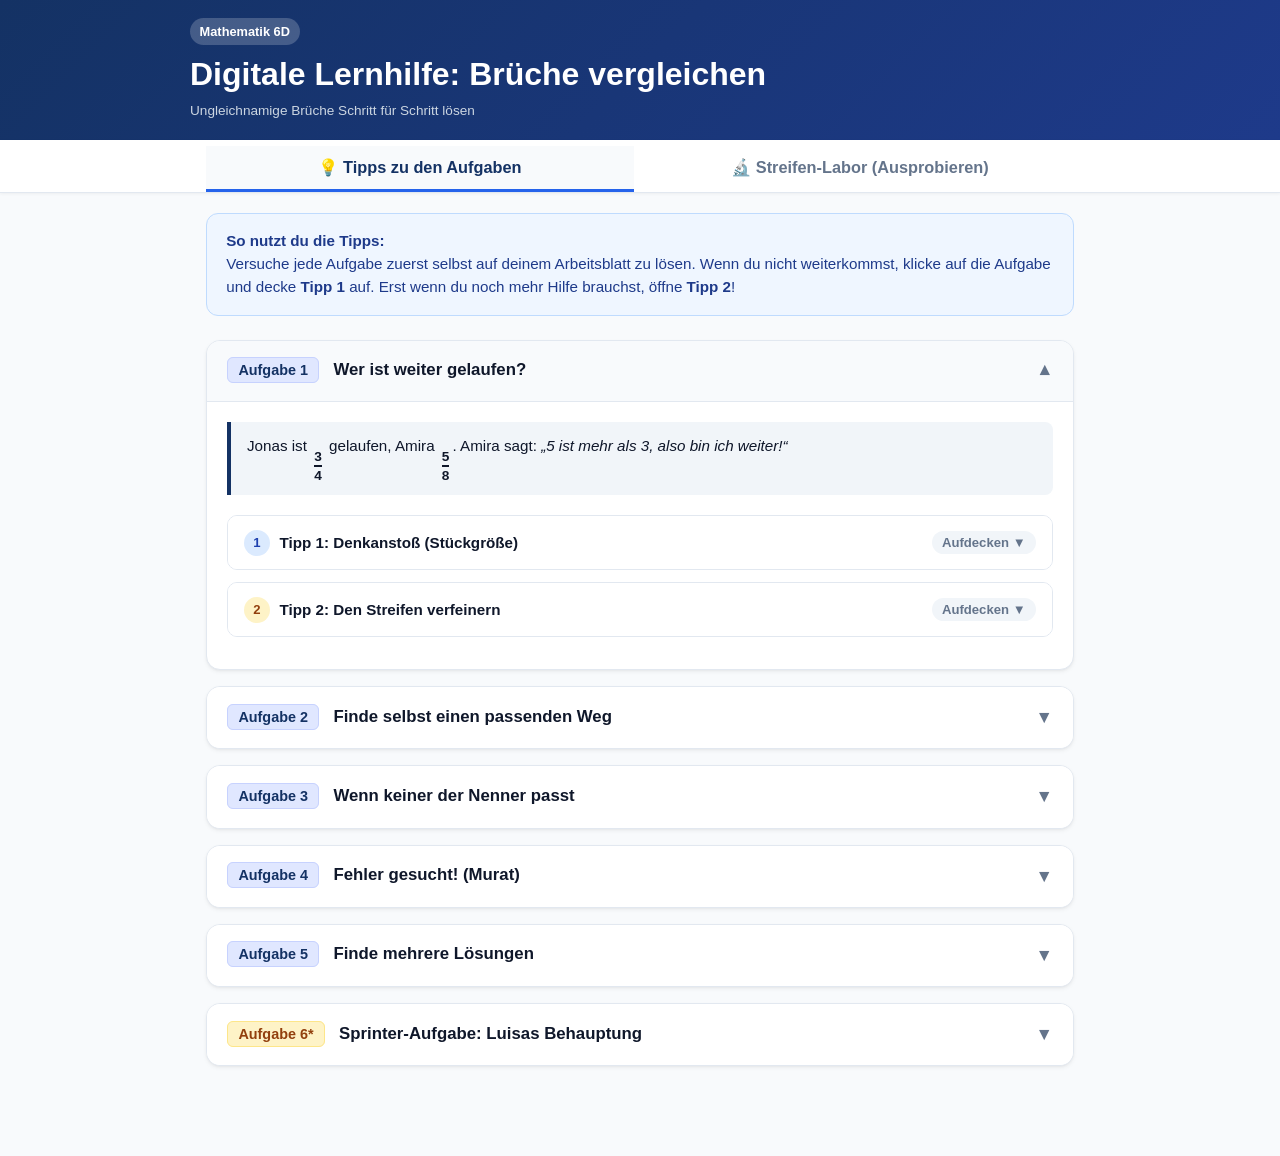
==== index.html @ 2f84e8a0 "Child-friendly redesign: stacked fractions, reduced layout, no solution spoilers" ====
<!DOCTYPE html>
<html lang="de">
<head>
  <meta charset="UTF-8">
  <meta name="viewport" content="width=device-width, initial-scale=1.0, maximum-scale=1.0, user-scalable=no">
  <title>Lernhilfe: Brüche vergleichen (Klasse 6D)</title>
  <link rel="stylesheet" href="style.css">
</head>
<body>

  <!-- Kopfzeile -->
  <header class="app-header">
    <div class="header-inner">
      <div>
        <span class="brand-badge">Mathematik 6D</span>
        <h1>Digitale Lernhilfe: Brüche vergleichen</h1>
        <div class="brand-subtitle">Ungleichnamige Brüche Schritt für Schritt lösen</div>
      </div>
    </div>
  </header>

  <!-- Navigation (Nur 2 klare Bereiche) -->
  <div class="nav-container">
    <nav class="nav-tabs">
      <button class="tab-btn active" data-tab="tab-hilfen">
        💡 Tipps zu den Aufgaben
      </button>
      <button class="tab-btn" data-tab="tab-labor">
        🔬 Streifen-Labor (Ausprobieren)
      </button>
    </nav>
  </div>

  <!-- Hauptinhalt -->
  <main class="main-content">

    <!-- ====================================================================
         BEREICH 1: GESTUFTE HILFEN (AUFGABEN 1 BIS 6)
         ==================================================================== -->
    <section id="tab-hilfen" class="tab-pane active">

      <div class="intro-banner">
        <strong>So nutzt du die Tipps:</strong><br>
        Versuche jede Aufgabe zuerst selbst auf deinem Arbeitsblatt zu lösen. Wenn du nicht weiterkommst, klicke auf die Aufgabe und decke <strong>Tipp 1</strong> auf. Erst wenn du noch mehr Hilfe brauchst, öffne <strong>Tipp 2</strong>!
      </div>

      <!-- AUFGABE 1 -->
      <article class="task-card open">
        <div class="task-header">
          <div>
            <span class="task-badge">Aufgabe 1</span>
            <span class="task-title">Wer ist weiter gelaufen?</span>
          </div>
          <span class="toggle-icon">▼</span>
        </div>
        <div class="task-body">
          <div class="task-summary">
            Jonas ist <span class="frac"><span class="num">3</span><span class="den">4</span></span> gelaufen, Amira <span class="frac"><span class="num">5</span><span class="den">8</span></span>. Amira sagt: <em>„5 ist mehr als 3, also bin ich weiter!“</em>
          </div>

          <!-- Tipp 1 -->
          <div class="hint-step step-1">
            <button class="hint-button">
              <span class="step-label">
                <span class="badge-step">1</span>
                <span>Tipp 1: Denkanstoß (Stückgröße)</span>
              </span>
              <span class="btn-toggle-text">Aufdecken ▼</span>
            </button>
            <div class="hint-box">
              Schau dir deine beiden gezeichneten Streifen genau an:<br>
              Ein Teil bei Jonas ist ein Viertel (<span class="frac"><span class="num">1</span><span class="den">4</span></span>). Ein Teil bei Amira ist ein Achtel (<span class="frac"><span class="num">1</span><span class="den">8</span></span>).<br>
              👉 <em>Überlege: Sind die Stücke gleich lang? Darf man einfach nur die Anzahl (die Zähler) vergleichen, wenn die Stücke verschieden groß sind?</em>
            </div>
          </div>

          <!-- Tipp 2 -->
          <div class="hint-step step-2">
            <button class="hint-button">
              <span class="step-label">
                <span class="badge-step">2</span>
                <span>Tipp 2: Den Streifen verfeinern</span>
              </span>
              <span class="btn-toggle-text">Aufdecken ▼</span>
            </button>
            <div class="hint-box">
              Ein Viertel ist genau doppelt so lang wie ein Achtel.<br>
              👉 <em>Teile jedes der 4 Viertel bei Jonas in der Mitte noch einmal durch (mit einem Bleistift-Strich). In wie viele Stücke ist sein Streifen jetzt geteilt? Wie viele davon sind gefärbt?</em>
            </div>
          </div>
        </div>
      </article>

      <!-- AUFGABE 2 -->
      <article class="task-card">
        <div class="task-header">
          <div>
            <span class="task-badge">Aufgabe 2</span>
            <span class="task-title">Finde selbst einen passenden Weg</span>
          </div>
          <span class="toggle-icon">▼</span>
        </div>
        <div class="task-body">
          <div class="task-summary">
            Vergleiche die Brüche: 
            a) <span class="frac"><span class="num">2</span><span class="den">3</span></span> und <span class="frac"><span class="num">5</span><span class="den">6</span></span> \quad
            b) <span class="frac"><span class="num">1</span><span class="den">2</span></span> und <span class="frac"><span class="num">3</span><span class="den">8</span></span> \quad
            c) <span class="frac"><span class="num">3</span><span class="den">5</span></span> und <span class="frac"><span class="num">7</span><span class="den">10</span></span> \quad
            d) <span class="frac"><span class="num">3</span><span class="den">4</span></span> und <span class="frac"><span class="num">7</span><span class="den">12</span></span>
          </div>

          <!-- Tipp 1 -->
          <div class="hint-step step-1">
            <button class="hint-button">
              <span class="step-label">
                <span class="badge-step">1</span>
                <span>Tipp 1: Nenner überprüfen</span>
              </span>
              <span class="btn-toggle-text">Aufdecken ▼</span>
            </button>
            <div class="hint-box">
              Prüfe bei jeder Aufgabe zuerst:<br>
              <em>„Passt der kleinere Nenner in den größeren?“</em><br>
              Beispiel bei a: Mit welcher Zahl musst du 3 malnehmen, um auf 6 zu kommen?
            </div>
          </div>

          <!-- Tipp 2 -->
          <div class="hint-step step-2">
            <button class="hint-button">
              <span class="step-label">
                <span class="badge-step">2</span>
                <span>Tipp 2: So erweiterst du</span>
              </span>
              <span class="btn-toggle-text">Aufdecken ▼</span>
            </button>
            <div class="hint-box">
              Erweitere den Bruch mit dem kleineren Nenner (oben und unten mit derselben Zahl malnehmen):<br>
              • <strong>Zu a:</strong> Erweitere <span class="frac"><span class="num">2</span><span class="den">3</span></span> mit <strong>2</strong> auf Sechstel.<br>
              • <strong>Zu b:</strong> Erweitere <span class="frac"><span class="num">1</span><span class="den">2</span></span> mit <strong>4</strong> auf Achtel.<br>
              • <strong>Zu c:</strong> Erweitere <span class="frac"><span class="num">3</span><span class="den">5</span></span> mit <strong>2</strong> auf Zehntel.<br>
              • <strong>Zu d:</strong> Erweitere <span class="frac"><span class="num">3</span><span class="den">4</span></span> mit <strong>3</strong> auf Zwölftel.<br>
              👉 <em>Sobald beide Nenner gleich sind, vergleiche die Zähler!</em>
            </div>
          </div>
        </div>
      </article>

      <!-- AUFGABE 3 -->
      <article class="task-card">
        <div class="task-header">
          <div>
            <span class="task-badge">Aufgabe 3</span>
            <span class="task-title">Wenn keiner der Nenner passt</span>
          </div>
          <span class="toggle-icon">▼</span>
        </div>
        <div class="task-body">
          <div class="task-summary">
            Vergleiche <span class="frac"><span class="num">2</span><span class="den">3</span></span> und <span class="frac"><span class="num">3</span><span class="den">4</span></span>. Hier passt 3 nicht in 4!
          </div>

          <!-- Tipp 1 -->
          <div class="hint-step step-1">
            <button class="hint-button">
              <span class="step-label">
                <span class="badge-step">1</span>
                <span>Tipp 1: Reihen aufschreiben</span>
              </span>
              <span class="btn-toggle-text">Aufdecken ▼</span>
            </button>
            <div class="hint-box">
              Schreibe die Malreihen der beiden Nenner auf:<br>
              • 3er-Reihe: 3, 6, 9, 12, 15, 18...<br>
              • 4er-Reihe: 4, 8, 12, 16, 20...<br>
              👉 <em>Welche Zahl kommt als erstes in beiden Reihen vor? Das ist dein gemeinsamer Nenner!</em>
            </div>
          </div>

          <!-- Tipp 2 -->
          <div class="hint-step step-2">
            <button class="hint-button">
              <span class="step-label">
                <span class="badge-step">2</span>
                <span>Tipp 2: Beide Brüche auf 12 erweitern</span>
              </span>
              <span class="btn-toggle-text">Aufdecken ▼</span>
            </button>
            <div class="hint-box">
              Der gemeinsame Nenner ist 12.<br>
              • Erweitere <span class="frac"><span class="num">2</span><span class="den">3</span></span> mit <strong>4</strong> (denn $3 \cdot 4 = 12$).<br>
              • Erweitere <span class="frac"><span class="num">3</span><span class="den">4</span></span> mit <strong>3</strong> (denn $4 \cdot 3 = 12$).<br>
              👉 <em>Welcher Zähler ist nach dem Erweitern größer?</em>
            </div>
          </div>
        </div>
      </article>

      <!-- AUFGABE 4 -->
      <article class="task-card">
        <div class="task-header">
          <div>
            <span class="task-badge">Aufgabe 4</span>
            <span class="task-title">Fehler gesucht! (Murat)</span>
          </div>
          <span class="toggle-icon">▼</span>
        </div>
        <div class="task-body">
          <div class="task-summary">
            Murat behauptet: <em>„<span class="frac"><span class="num">3</span><span class="den">5</span></span> ist größer als <span class="frac"><span class="num">4</span><span class="den">7</span></span>, weil 5 kleiner als 7 ist. Ein kleinerer Nenner bedeutet größere Stücke.“</em>
          </div>

          <!-- Tipp 1 -->
          <div class="hint-step step-1">
            <button class="hint-button">
              <span class="step-label">
                <span class="badge-step">1</span>
                <span>Tipp 1: Was stimmt an Murats Satz?</span>
              </span>
              <span class="btn-toggle-text">Aufdecken ▼</span>
            </button>
            <div class="hint-box">
              Denke an eine Pizza: Wenn du sie mit 5 Personen teilst, bekommt dann jeder ein größeres Stück, als wenn du sie mit 7 Personen teilst?<br>
              👉 <em>Ja! Ein kleinerer Nenner bedeutet tatsächlich größere Stücke (<span class="frac"><span class="num">1</span><span class="den">5</span></span> ist größer als <span class="frac"><span class="num">1</span><span class="den">7</span></span>).</em>
            </div>
          </div>

          <!-- Tipp 2 -->
          <div class="hint-step step-2">
            <button class="hint-button">
              <span class="step-label">
                <span class="badge-step">2</span>
                <span>Tipp 2: Was hat Murat vergessen?</span>
              </span>
              <span class="btn-toggle-text">Aufdecken ▼</span>
            </button>
            <div class="hint-box">
              Murat hat nur auf die Stücke geschaut, aber nicht darauf, <strong>wie viele Stücke</strong> da sind (auf den Zähler)!<br>
              Bringe beide Brüche auf den gemeinsamen Nenner <strong>35</strong>:<br>
              • Erweitere <span class="frac"><span class="num">3</span><span class="den">5</span></span> mit 7.<br>
              • Erweitere <span class="frac"><span class="num">4</span><span class="den">7</span></span> mit 5.<br>
              👉 <em>Vergleiche die beiden Zähler!</em>
            </div>
          </div>
        </div>
      </article>

      <!-- AUFGABE 5 -->
      <article class="task-card">
        <div class="task-header">
          <div>
            <span class="task-badge">Aufgabe 5</span>
            <span class="task-title">Finde mehrere Lösungen</span>
          </div>
          <span class="toggle-icon">▼</span>
        </div>
        <div class="task-body">
          <div class="task-summary">
            Finde drei verschiedene Brüche, die zwischen <span class="frac"><span class="num">1</span><span class="den">2</span></span> und <span class="frac"><span class="num">3</span><span class="den">4</span></span> liegen.
          </div>

          <!-- Tipp 1 -->
          <div class="hint-step step-1">
            <button class="hint-button">
              <span class="step-label">
                <span class="badge-step">1</span>
                <span>Tipp 1: Zu feineren Stücken wechseln</span>
              </span>
              <span class="btn-toggle-text">Aufdecken ▼</span>
            </button>
            <div class="hint-box">
              Als Viertel geschrieben ist <span class="frac"><span class="num">1</span><span class="den">2</span></span> = <span class="frac"><span class="num">2</span><span class="den">4</span></span>.<br>
              Zwischen 2 und 3 gibt es keine ganze Zahl.<br>
              👉 <em>Erweitere beide Brüche zu Achteln! Wie heißen die beiden Brüche dann?</em>
            </div>
          </div>

          <!-- Tipp 2 -->
          <div class="hint-step step-2">
            <button class="hint-button">
              <span class="step-label">
                <span class="badge-step">2</span>
                <span>Tipp 2: Noch mehr Möglichkeiten</span>
              </span>
              <span class="btn-toggle-text">Aufdecken ▼</span>
            </button>
            <div class="hint-box">
              Du kannst auch andere Nenner wählen:<br>
              • In <strong>Achteln</strong>: <span class="frac"><span class="num">4</span><span class="den">8</span></span> und <span class="frac"><span class="num">6</span><span class="den">8</span></span>. (Welche Zahl liegt zwischen 4 und 6?)<br>
              • In <strong>Zwölfteln</strong>: <span class="frac"><span class="num">6</span><span class="den">12</span></span> und <span class="frac"><span class="num">9</span><span class="den">12</span></span>. (Welche Zahlen liegen zwischen 6 und 9?)<br>
              • In <strong>Sechzehnteln</strong>: <span class="frac"><span class="num">8</span><span class="den">16</span></span> und <span class="frac"><span class="num">12</span><span class="den">16</span></span>.
            </div>
          </div>
        </div>
      </article>

      <!-- AUFGABE 6* -->
      <article class="task-card">
        <div class="task-header">
          <div>
            <span class="task-badge bonus">Aufgabe 6*</span>
            <span class="task-title">Sprinter-Aufgabe: Luisas Behauptung</span>
          </div>
          <span class="toggle-icon">▼</span>
        </div>
        <div class="task-body">
          <div class="task-summary">
            Luisa behauptet: <em>„<span class="frac"><span class="num">3</span><span class="den">4</span></span> liegt genau zwischen <span class="frac"><span class="num">2</span><span class="den">3</span></span> und <span class="frac"><span class="num">4</span><span class="den">5</span></span>.“</em>
          </div>

          <!-- Tipp 1 -->
          <div class="hint-step step-1">
            <button class="hint-button">
              <span class="step-label">
                <span class="badge-step">1</span>
                <span>Tipp 1: Genau hinsehen!</span>
              </span>
              <span class="btn-toggle-text">Aufdecken ▼</span>
            </button>
            <div class="hint-box">
              Achte auf das Wort <strong>genau</strong>!<br>
              Es reicht nicht, dass <span class="frac"><span class="num">3</span><span class="den">4</span></span> irgendwo dazwischen liegt. Es müsste <strong>haargenau in der Mitte</strong> liegen – also derselbe Abstand nach links und nach rechts!
            </div>
          </div>

          <!-- Tipp 2 -->
          <div class="hint-step step-2">
            <button class="hint-button">
              <span class="step-label">
                <span class="badge-step">2</span>
                <span>Tipp 2: Die Abstände vergleichen</span>
              </span>
              <span class="btn-toggle-text">Aufdecken ▼</span>
            </button>
            <div class="hint-box">
              Erweitere alle drei Brüche auf den Nenner 60:<br>
              • <span class="frac"><span class="num">2</span><span class="den">3</span></span> = <span class="frac"><span class="num">40</span><span class="den">60</span></span><br>
              • <span class="frac"><span class="num">3</span><span class="den">4</span></span> = <span class="frac"><span class="num">45</span><span class="den">60</span></span><br>
              • <span class="frac"><span class="num">4</span><span class="den">5</span></span> = <span class="frac"><span class="num">48</span><span class="den">60</span></span><br><br>
              👉 <em>Zähle jetzt die Abstände nach:<br>
              Wie viele Schritte sind es von 40 zu 45?<br>
              Und wie viele von 45 zu 48?<br>
              Sind die beiden Abstände gleich groß?</em>
            </div>
          </div>
        </div>
      </article>

    </section>


    <!-- ====================================================================
         BEREICH 2: INTERAKTIVES BRUCHSTREIFEN-LABOR
         ==================================================================== -->
    <section id="tab-labor" class="tab-pane">
      <div class="lab-card">
        <h2 style="color:var(--primary); font-size:1.2rem; margin-bottom:0.4rem;">🔬 Bruchstreifen-Labor</h2>
        <p style="color:var(--text-muted); font-size:0.95rem; margin-bottom:1.25rem;">
          Wähle eine Aufgabe vom Arbeitsblatt aus und klicke auf <strong>„Gleichnamig machen“</strong>. Schau zu, wie die Stücke zerschnitten werden!
        </p>

        <div class="lab-selector">
          <label style="font-weight:700; font-size:0.85rem; color:var(--text-muted); display:block; margin-bottom:0.3rem;">Aufgabe auswählen:</label>
          <select id="selectPreset">
            <option value="p1">Aufgabe 1: 3/4 und 5/8 (Jonas & Amira)</option>
            <option value="p2">Aufgabe 2a: 2/3 und 5/6</option>
            <option value="p3">Aufgabe 3: 2/3 und 3/4</option>
            <option value="p4">Aufgabe 4: 3/5 und 4/7 (Murat)</option>
          </select>
        </div>

        <div class="strips-container">
          <!-- Streifen 1 -->
          <div>
            <div class="strip-label" id="label1">
              Bruch 1: <span class="frac"><span class="num">3</span><span class="den">4</span></span>
            </div>
            <div class="strip-bar" id="bar1"></div>
          </div>

          <!-- Streifen 2 -->
          <div>
            <div class="strip-label" id="label2">
              Bruch 2: <span class="frac"><span class="num">5</span><span class="den">8</span></span>
            </div>
            <div class="strip-bar" id="bar2"></div>
          </div>
        </div>

        <div>
          <button id="btnVerfeinern" class="btn-action">
            Gleichnamig machen (Verfeinern) ✨
          </button>
          <button id="btnReset" class="btn-secondary">
            Zurücksetzen
          </button>
        </div>

        <div id="labHinweis" class="lab-explanation" style="margin-top:1.2rem;">
          <!-- Wird dynamisch mit echtem Bruch-Layout befüllt -->
        </div>
      </div>
    </section>

  </main>

  <script src="app.js"></script>
</body>
</html>
---- style.css ----
:root {
  --primary: #143264;
  --primary-light: #2554a3;
  --accent: #2563eb;
  --accent-light: #eff6ff;
  --bg-page: #f8fafc;
  --bg-card: #ffffff;
  --border: #e2e8f0;
  --text-main: #0f172a;
  --text-muted: #64748b;
  --success: #15803d;
  --success-bg: #dcfce7;
  --warning: #b45309;
  --warning-bg: #fef3c7;
  --strip-blue: #60a5fa;
  --shadow: 0 2px 5px -1px rgba(0, 0, 0, 0.08), 0 1px 3px -1px rgba(0, 0, 0, 0.05);
}

* {
  box-sizing: border-box;
  margin: 0;
  padding: 0;
  -webkit-tap-highlight-color: transparent;
}

body {
  font-family: -apple-system, BlinkMacSystemFont, "Segoe UI", Roboto, Helvetica, Arial, sans-serif;
  background-color: var(--bg-page);
  color: var(--text-main);
  line-height: 1.6;
  padding-bottom: 70px;
}

/* Echtes Brüche-Layout (Zähler oben, Bruchstrich, Nenner unten) */
.frac {
  display: inline-flex;
  flex-direction: column;
  vertical-align: -0.65em;
  text-align: center;
  padding: 0 0.2em;
  font-weight: 700;
  line-height: 1;
}
.frac .num {
  border-bottom: 2px solid currentColor;
  padding-bottom: 2px;
  font-size: 0.9em;
}
.frac .den {
  padding-top: 2px;
  font-size: 0.9em;
}

/* Header */
.app-header {
  background: linear-gradient(135deg, var(--primary) 0%, #1e3a8a 100%);
  color: #fff;
  padding: 1.1rem 1.25rem;
  box-shadow: var(--shadow);
}

.header-inner {
  max-width: 900px;
  margin: 0 auto;
  display: flex;
  justify-content: space-between;
  align-items: center;
}

.brand-badge {
  background: rgba(255, 255, 255, 0.2);
  padding: 0.2rem 0.6rem;
  border-radius: 999px;
  font-size: 0.8rem;
  font-weight: 700;
  display: inline-block;
  margin-bottom: 0.25rem;
}

.brand-title h1 {
  font-size: 1.25rem;
  font-weight: 700;
}

.brand-subtitle {
  font-size: 0.85rem;
  color: #cbd5e1;
}

/* Einfache Navigations-Leiste (nur 2 Tabs für max. Übersicht) */
.nav-container {
  background: #fff;
  border-bottom: 1.5px solid var(--border);
  position: sticky;
  top: 0;
  z-index: 40;
  box-shadow: 0 1px 3px rgba(0, 0, 0, 0.05);
}

.nav-tabs {
  max-width: 900px;
  margin: 0 auto;
  display: flex;
  padding: 0.4rem 1rem 0;
  gap: 0.75rem;
}

.tab-btn {
  flex: 1;
  display: flex;
  align-items: center;
  justify-content: center;
  gap: 0.5rem;
  padding: 0.75rem 1rem;
  background: transparent;
  border: none;
  border-bottom: 3px solid transparent;
  font-size: 1.02rem;
  font-weight: 700;
  color: var(--text-muted);
  cursor: pointer;
  transition: all 0.2s ease;
}

.tab-btn:hover {
  color: var(--primary);
  background: #f1f5f9;
  border-radius: 8px 8px 0 0;
}

.tab-btn.active {
  color: var(--primary);
  border-bottom-color: var(--accent);
  background: #f8fafc;
}

/* Hauptbereich */
.main-content {
  max-width: 900px;
  margin: 1.25rem auto;
  padding: 0 1rem;
}

.tab-pane {
  display: none;
}
.tab-pane.active {
  display: block;
}

/* Kindgerechtes Info-Banner */
.intro-banner {
  background: #eff6ff;
  border: 1.5px solid #bfdbfe;
  border-radius: 12px;
  padding: 1rem 1.2rem;
  margin-bottom: 1.5rem;
  font-size: 0.95rem;
  color: #1e3a8a;
  line-height: 1.5;
}

/* Aufgaben-Karten */
.task-card {
  background: var(--bg-card);
  border: 1.5px solid var(--border);
  border-radius: 14px;
  margin-bottom: 1rem;
  box-shadow: var(--shadow);
  overflow: hidden;
}

.task-header {
  padding: 1rem 1.25rem;
  background: #fff;
  display: flex;
  justify-content: space-between;
  align-items: center;
  cursor: pointer;
  user-select: none;
  border-bottom: 1px solid transparent;
}
.task-card.open .task-header {
  background: #f8fafc;
  border-bottom-color: var(--border);
}

.task-badge {
  background: #e0e7ff;
  color: var(--primary);
  font-weight: 800;
  font-size: 0.9rem;
  padding: 0.25rem 0.65rem;
  border-radius: 6px;
  border: 1px solid #c7d2fe;
}
.task-badge.bonus {
  background: #fef3c7;
  color: #92400e;
  border-color: #fde68a;
}

.task-title {
  font-size: 1.05rem;
  font-weight: 700;
  margin-left: 0.6rem;
}

.toggle-icon {
  font-size: 1.1rem;
  color: var(--text-muted);
  font-weight: bold;
  transition: transform 0.2s ease;
}
.task-card.open .toggle-icon {
  transform: rotate(180deg);
}

.task-body {
  padding: 1.25rem;
  display: none;
}
.task-card.open .task-body {
  display: block;
}

.task-summary {
  background: #f1f5f9;
  border-left: 4px solid var(--primary);
  padding: 0.75rem 1rem;
  border-radius: 0 8px 8px 0;
  font-size: 0.95rem;
  margin-bottom: 1.25rem;
}

/* Gestufte Hilfen (Nur 2 Stufen: Denkanstoß & Strategie, KEINE Lösung!) */
.hint-step {
  border: 1.5px solid var(--border);
  border-radius: 10px;
  margin-bottom: 0.75rem;
  background: #fff;
  overflow: hidden;
}

.hint-button {
  width: 100%;
  padding: 0.85rem 1rem;
  background: #fff;
  border: none;
  display: flex;
  justify-content: space-between;
  align-items: center;
  font-size: 0.95rem;
  font-weight: 700;
  cursor: pointer;
  color: var(--text-main);
  text-align: left;
}
.hint-button:hover {
  background: #f8fafc;
}

.step-label {
  display: flex;
  align-items: center;
  gap: 0.6rem;
}

.badge-step {
  width: 26px;
  height: 26px;
  border-radius: 50%;
  display: inline-flex;
  align-items: center;
  justify-content: center;
  font-size: 0.82rem;
  font-weight: 800;
}
.step-1 .badge-step { background: #dbeafe; color: #1e40af; }
.step-2 .badge-step { background: #fef3c7; color: #92400e; }

.btn-toggle-text {
  font-size: 0.82rem;
  padding: 0.25rem 0.65rem;
  border-radius: 999px;
  background: #f1f5f9;
  color: var(--text-muted);
  font-weight: 700;
}

.hint-box {
  display: none;
  padding: 1rem 1.25rem;
  border-top: 1px solid var(--border);
  background: #fafafa;
  font-size: 0.95rem;
  line-height: 1.6;
}
.hint-step.unlocked .hint-box {
  display: block;
}
.hint-step.unlocked .btn-toggle-text {
  background: #dcfce7;
  color: #166534;
}

.calc-box {
  background: #fff;
  border: 1.5px solid #cbd5e1;
  border-radius: 8px;
  padding: 0.5rem 0.9rem;
  margin: 0.5rem 0;
  font-size: 1.05rem;
  display: inline-block;
}

/* ==========================================================================
   LABORATORIUM (Bruchstreifen-Simulator)
   ========================================================================== */
.lab-card {
  background: #fff;
  border: 1.5px solid var(--border);
  border-radius: 14px;
  padding: 1.5rem;
  box-shadow: var(--shadow);
}

.lab-selector {
  margin-bottom: 1.25rem;
}
.lab-selector select {
  width: 100%;
  padding: 0.75rem;
  font-size: 1rem;
  font-weight: 700;
  border: 1.5px solid #cbd5e1;
  border-radius: 8px;
  background: #f8fafc;
  color: var(--primary);
}

.strips-container {
  display: flex;
  flex-direction: column;
  gap: 1.25rem;
  background: #f8fafc;
  border: 1.5px solid var(--border);
  border-radius: 12px;
  padding: 1.25rem;
  margin-bottom: 1.25rem;
}

.strip-label {
  font-size: 1.05rem;
  font-weight: 700;
  margin-bottom: 0.35rem;
  display: flex;
  align-items: center;
  gap: 0.5rem;
}

.strip-bar {
  width: 100%;
  height: 48px;
  background: #fff;
  border: 2.5px solid var(--primary);
  border-radius: 8px;
  overflow: hidden;
  display: flex;
  position: relative;
  box-shadow: inset 0 2px 4px rgba(0,0,0,0.05);
}

.cell {
  flex: 1;
  border-right: 1.5px solid rgba(20, 50, 100, 0.4);
  position: relative;
}
.cell:last-child {
  border-right: none;
}
.cell.colored {
  background-color: var(--strip-blue);
}

.cut-line {
  position: absolute;
  top: 0;
  bottom: 0;
  border-left: 2px dashed #dc2626;
  opacity: 0;
  transition: opacity 0.3s ease;
}
.cut-line.show {
  opacity: 1;
}

.btn-action {
  background: var(--primary);
  color: #fff;
  border: none;
  border-radius: 8px;
  padding: 0.85rem 1.4rem;
  font-size: 1rem;
  font-weight: 700;
  cursor: pointer;
  display: inline-flex;
  align-items: center;
  gap: 0.5rem;
  box-shadow: 0 2px 4px rgba(20, 50, 100, 0.2);
}
.btn-action:hover {
  background: var(--primary-light);
}

.btn-secondary {
  background: #f1f5f9;
  color: var(--text-main);
  border: 1.5px solid #cbd5e1;
  border-radius: 8px;
  padding: 0.85rem 1.2rem;
  font-size: 0.95rem;
  font-weight: 700;
  cursor: pointer;
  margin-left: 0.5rem;
}
.btn-secondary:hover {
  background: #e2e8f0;
}

.lab-explanation {
  background: #eff6ff;
  border: 1.5px solid #bfdbfe;
  border-radius: 10px;
  padding: 1rem;
  font-size: 0.95rem;
  color: #1e3a8a;
  line-height: 1.5;
  display: none;
}
.lab-explanation.show {
  display: block;
}
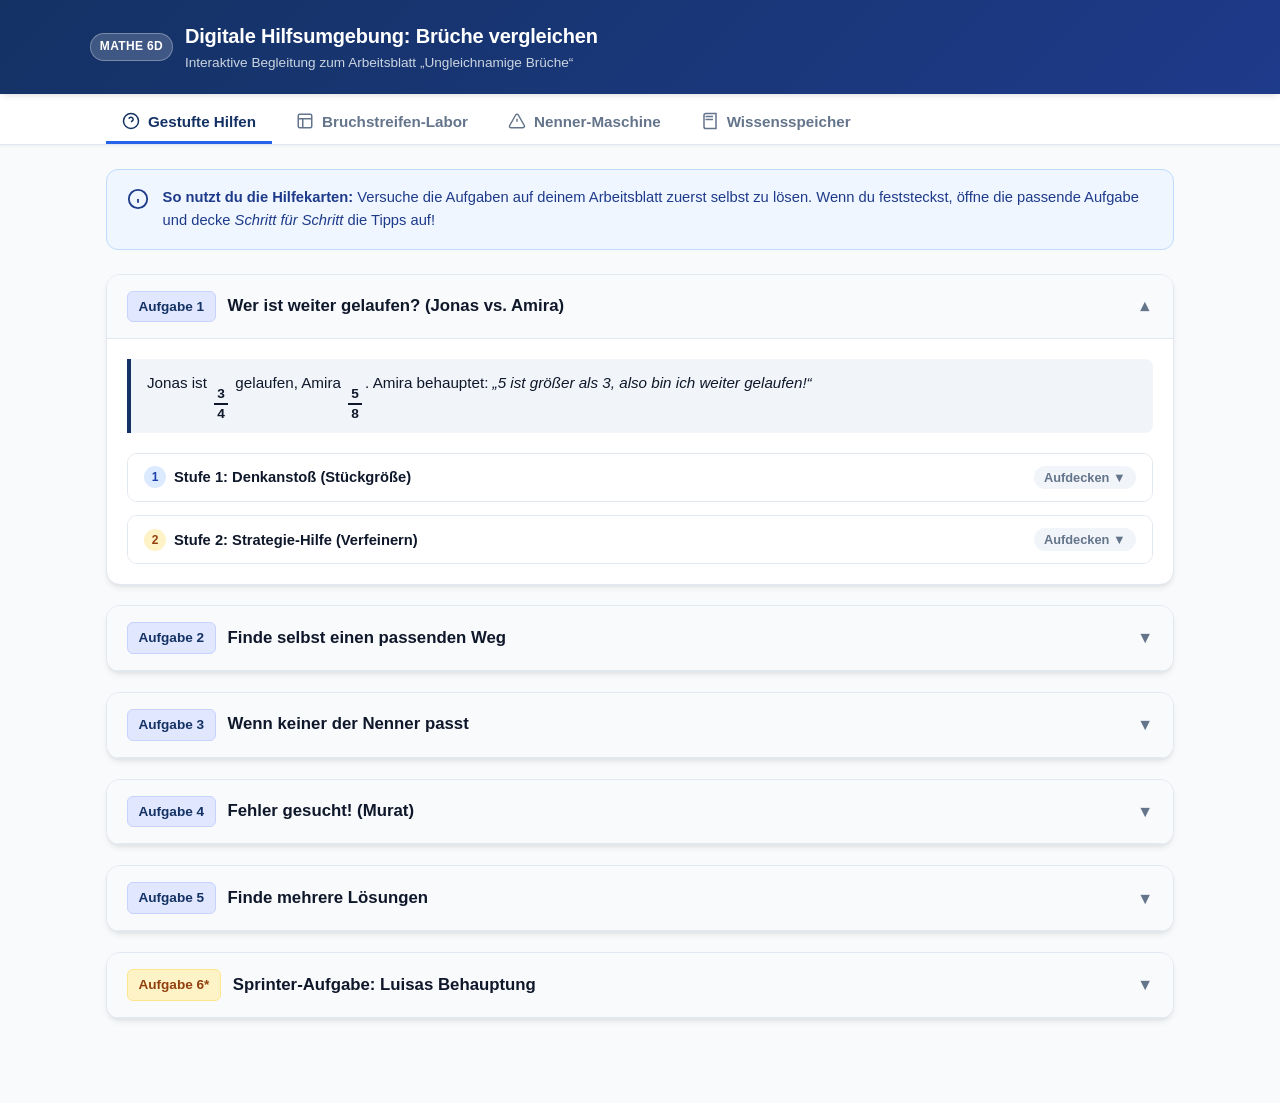
==== commit bf76979c: "Restore full 4-tab interactive suite: no solution spoilers & genuine vertical fraction display" ====
--- a/index.html
+++ b/index.html
@@ -3,401 +3,513 @@
 <head>
   <meta charset="UTF-8">
   <meta name="viewport" content="width=device-width, initial-scale=1.0, maximum-scale=1.0, user-scalable=no">
-  <title>Lernhilfe: Brüche vergleichen (Klasse 6D)</title>
+  <title>Digitale Hilfsumgebung: Brüche vergleichen (6D)</title>
   <link rel="stylesheet" href="style.css">
 </head>
 <body>
 
-  <!-- Kopfzeile -->
+  <!-- App Header -->
   <header class="app-header">
     <div class="header-inner">
-      <div>
-        <span class="brand-badge">Mathematik 6D</span>
-        <h1>Digitale Lernhilfe: Brüche vergleichen</h1>
-        <div class="brand-subtitle">Ungleichnamige Brüche Schritt für Schritt lösen</div>
+      <div class="brand-title">
+        <span class="badge-tag">Mathe 6D</span>
+        <div>
+          <h1>Digitale Hilfsumgebung: Brüche vergleichen</h1>
+          <div class="brand-subtitle">Interaktive Begleitung zum Arbeitsblatt „Ungleichnamige Brüche“</div>
+        </div>
       </div>
     </div>
   </header>
 
-  <!-- Navigation (Nur 2 klare Bereiche) -->
+  <!-- Navigation Tabs -->
   <div class="nav-container">
     <nav class="nav-tabs">
       <button class="tab-btn active" data-tab="tab-hilfen">
-        💡 Tipps zu den Aufgaben
+        <svg width="18" height="18" viewBox="0 0 24 24" fill="none" stroke="currentColor" stroke-width="2"><circle cx="12" cy="12" r="10"></circle><path d="M9.09 9a3 3 0 0 1 5.83 1c0 2-3 3-3 3"></path><line x1="12" y1="17" x2="12.01" y2="17"></line></svg>
+        Gestufte Hilfen
       </button>
       <button class="tab-btn" data-tab="tab-labor">
-        🔬 Streifen-Labor (Ausprobieren)
+        <svg width="18" height="18" viewBox="0 0 24 24" fill="none" stroke="currentColor" stroke-width="2"><rect width="18" height="18" x="3" y="3" rx="2"></rect><path d="M3 9h18"></path><path d="M9 21V9"></path></svg>
+        Bruchstreifen-Labor
+      </button>
+      <button class="tab-btn" data-tab="tab-nenner">
+        <svg width="18" height="18" viewBox="0 0 24 24" fill="none" stroke="currentColor" stroke-width="2"><path d="m21.73 18-8-14a2 2 0 0 0-3.48 0l-8 14A2 2 0 0 0 4 21h16a2 2 0 0 0 1.73-3Z"></path><line x1="12" y1="9" x2="12" y2="13"></line><line x1="12" y1="17" x2="12.01" y2="17"></line></svg>
+        Nenner-Maschine
+      </button>
+      <button class="tab-btn" data-tab="tab-wissen">
+        <svg width="18" height="18" viewBox="0 0 24 24" fill="none" stroke="currentColor" stroke-width="2"><path d="M4 19.5v-15A2.5 2.5 0 0 1 6.5 2H20v20H6.5a2.5 2.5 0 0 1-2.5-2.5Z"></path><path d="M6 6h10"></path><path d="M6 10h10"></path></svg>
+        Wissensspeicher
       </button>
     </nav>
   </div>
 
-  <!-- Hauptinhalt -->
+  <!-- Main Container -->
   <main class="main-content">
 
     <!-- ====================================================================
-         BEREICH 1: GESTUFTE HILFEN (AUFGABEN 1 BIS 6)
+         TAB 1: GESTUFTE HILFEN (OHNE LÖSUNGS-SPOILER)
          ==================================================================== -->
     <section id="tab-hilfen" class="tab-pane active">
-
-      <div class="intro-banner">
-        <strong>So nutzt du die Tipps:</strong><br>
-        Versuche jede Aufgabe zuerst selbst auf deinem Arbeitsblatt zu lösen. Wenn du nicht weiterkommst, klicke auf die Aufgabe und decke <strong>Tipp 1</strong> auf. Erst wenn du noch mehr Hilfe brauchst, öffne <strong>Tipp 2</strong>!
+      
+      <div class="info-banner">
+        <svg width="22" height="22" viewBox="0 0 24 24" fill="none" stroke="currentColor" stroke-width="2"><circle cx="12" cy="12" r="10"></circle><line x1="12" y1="16" x2="12" y2="12"></line><line x1="12" y1="8" x2="12.01" y2="8"></line></svg>
+        <div>
+          <strong>So nutzt du die Hilfekarten:</strong> Versuche die Aufgaben auf deinem Arbeitsblatt zuerst selbst zu lösen. Wenn du feststeckst, öffne die passende Aufgabe und decke <em>Schritt für Schritt</em> die Tipps auf!
+        </div>
       </div>
 
-      <!-- AUFGABE 1 -->
-      <article class="task-card open">
-        <div class="task-header">
-          <div>
-            <span class="task-badge">Aufgabe 1</span>
-            <span class="task-title">Wer ist weiter gelaufen?</span>
-          </div>
-          <span class="toggle-icon">▼</span>
-        </div>
-        <div class="task-body">
-          <div class="task-summary">
-            Jonas ist <span class="frac"><span class="num">3</span><span class="den">4</span></span> gelaufen, Amira <span class="frac"><span class="num">5</span><span class="den">8</span></span>. Amira sagt: <em>„5 ist mehr als 3, also bin ich weiter!“</em>
-          </div>
-
-          <!-- Tipp 1 -->
-          <div class="hint-step step-1">
-            <button class="hint-button">
-              <span class="step-label">
-                <span class="badge-step">1</span>
-                <span>Tipp 1: Denkanstoß (Stückgröße)</span>
-              </span>
-              <span class="btn-toggle-text">Aufdecken ▼</span>
-            </button>
-            <div class="hint-box">
-              Schau dir deine beiden gezeichneten Streifen genau an:<br>
-              Ein Teil bei Jonas ist ein Viertel (<span class="frac"><span class="num">1</span><span class="den">4</span></span>). Ein Teil bei Amira ist ein Achtel (<span class="frac"><span class="num">1</span><span class="den">8</span></span>).<br>
-              👉 <em>Überlege: Sind die Stücke gleich lang? Darf man einfach nur die Anzahl (die Zähler) vergleichen, wenn die Stücke verschieden groß sind?</em>
-            </div>
-          </div>
-
-          <!-- Tipp 2 -->
-          <div class="hint-step step-2">
-            <button class="hint-button">
-              <span class="step-label">
-                <span class="badge-step">2</span>
-                <span>Tipp 2: Den Streifen verfeinern</span>
-              </span>
-              <span class="btn-toggle-text">Aufdecken ▼</span>
-            </button>
-            <div class="hint-box">
-              Ein Viertel ist genau doppelt so lang wie ein Achtel.<br>
-              👉 <em>Teile jedes der 4 Viertel bei Jonas in der Mitte noch einmal durch (mit einem Bleistift-Strich). In wie viele Stücke ist sein Streifen jetzt geteilt? Wie viele davon sind gefärbt?</em>
-            </div>
-          </div>
-        </div>
-      </article>
-
-      <!-- AUFGABE 2 -->
-      <article class="task-card">
-        <div class="task-header">
-          <div>
-            <span class="task-badge">Aufgabe 2</span>
-            <span class="task-title">Finde selbst einen passenden Weg</span>
-          </div>
-          <span class="toggle-icon">▼</span>
-        </div>
-        <div class="task-body">
-          <div class="task-summary">
-            Vergleiche die Brüche: 
-            a) <span class="frac"><span class="num">2</span><span class="den">3</span></span> und <span class="frac"><span class="num">5</span><span class="den">6</span></span> \quad
-            b) <span class="frac"><span class="num">1</span><span class="den">2</span></span> und <span class="frac"><span class="num">3</span><span class="den">8</span></span> \quad
-            c) <span class="frac"><span class="num">3</span><span class="den">5</span></span> und <span class="frac"><span class="num">7</span><span class="den">10</span></span> \quad
-            d) <span class="frac"><span class="num">3</span><span class="den">4</span></span> und <span class="frac"><span class="num">7</span><span class="den">12</span></span>
-          </div>
-
-          <!-- Tipp 1 -->
-          <div class="hint-step step-1">
-            <button class="hint-button">
-              <span class="step-label">
-                <span class="badge-step">1</span>
-                <span>Tipp 1: Nenner überprüfen</span>
-              </span>
-              <span class="btn-toggle-text">Aufdecken ▼</span>
-            </button>
-            <div class="hint-box">
-              Prüfe bei jeder Aufgabe zuerst:<br>
-              <em>„Passt der kleinere Nenner in den größeren?“</em><br>
-              Beispiel bei a: Mit welcher Zahl musst du 3 malnehmen, um auf 6 zu kommen?
-            </div>
-          </div>
-
-          <!-- Tipp 2 -->
-          <div class="hint-step step-2">
-            <button class="hint-button">
-              <span class="step-label">
-                <span class="badge-step">2</span>
-                <span>Tipp 2: So erweiterst du</span>
-              </span>
-              <span class="btn-toggle-text">Aufdecken ▼</span>
-            </button>
-            <div class="hint-box">
-              Erweitere den Bruch mit dem kleineren Nenner (oben und unten mit derselben Zahl malnehmen):<br>
-              • <strong>Zu a:</strong> Erweitere <span class="frac"><span class="num">2</span><span class="den">3</span></span> mit <strong>2</strong> auf Sechstel.<br>
-              • <strong>Zu b:</strong> Erweitere <span class="frac"><span class="num">1</span><span class="den">2</span></span> mit <strong>4</strong> auf Achtel.<br>
-              • <strong>Zu c:</strong> Erweitere <span class="frac"><span class="num">3</span><span class="den">5</span></span> mit <strong>2</strong> auf Zehntel.<br>
-              • <strong>Zu d:</strong> Erweitere <span class="frac"><span class="num">3</span><span class="den">4</span></span> mit <strong>3</strong> auf Zwölftel.<br>
-              👉 <em>Sobald beide Nenner gleich sind, vergleiche die Zähler!</em>
-            </div>
-          </div>
-        </div>
-      </article>
-
-      <!-- AUFGABE 3 -->
-      <article class="task-card">
-        <div class="task-header">
-          <div>
-            <span class="task-badge">Aufgabe 3</span>
-            <span class="task-title">Wenn keiner der Nenner passt</span>
-          </div>
-          <span class="toggle-icon">▼</span>
-        </div>
-        <div class="task-body">
-          <div class="task-summary">
-            Vergleiche <span class="frac"><span class="num">2</span><span class="den">3</span></span> und <span class="frac"><span class="num">3</span><span class="den">4</span></span>. Hier passt 3 nicht in 4!
-          </div>
-
-          <!-- Tipp 1 -->
-          <div class="hint-step step-1">
-            <button class="hint-button">
-              <span class="step-label">
-                <span class="badge-step">1</span>
-                <span>Tipp 1: Reihen aufschreiben</span>
-              </span>
-              <span class="btn-toggle-text">Aufdecken ▼</span>
-            </button>
-            <div class="hint-box">
-              Schreibe die Malreihen der beiden Nenner auf:<br>
-              • 3er-Reihe: 3, 6, 9, 12, 15, 18...<br>
-              • 4er-Reihe: 4, 8, 12, 16, 20...<br>
-              👉 <em>Welche Zahl kommt als erstes in beiden Reihen vor? Das ist dein gemeinsamer Nenner!</em>
-            </div>
-          </div>
-
-          <!-- Tipp 2 -->
-          <div class="hint-step step-2">
-            <button class="hint-button">
-              <span class="step-label">
-                <span class="badge-step">2</span>
-                <span>Tipp 2: Beide Brüche auf 12 erweitern</span>
-              </span>
-              <span class="btn-toggle-text">Aufdecken ▼</span>
-            </button>
-            <div class="hint-box">
-              Der gemeinsame Nenner ist 12.<br>
-              • Erweitere <span class="frac"><span class="num">2</span><span class="den">3</span></span> mit <strong>4</strong> (denn $3 \cdot 4 = 12$).<br>
-              • Erweitere <span class="frac"><span class="num">3</span><span class="den">4</span></span> mit <strong>3</strong> (denn $4 \cdot 3 = 12$).<br>
-              👉 <em>Welcher Zähler ist nach dem Erweitern größer?</em>
-            </div>
-          </div>
-        </div>
-      </article>
-
-      <!-- AUFGABE 4 -->
-      <article class="task-card">
-        <div class="task-header">
-          <div>
-            <span class="task-badge">Aufgabe 4</span>
-            <span class="task-title">Fehler gesucht! (Murat)</span>
-          </div>
-          <span class="toggle-icon">▼</span>
-        </div>
-        <div class="task-body">
-          <div class="task-summary">
-            Murat behauptet: <em>„<span class="frac"><span class="num">3</span><span class="den">5</span></span> ist größer als <span class="frac"><span class="num">4</span><span class="den">7</span></span>, weil 5 kleiner als 7 ist. Ein kleinerer Nenner bedeutet größere Stücke.“</em>
-          </div>
-
-          <!-- Tipp 1 -->
-          <div class="hint-step step-1">
-            <button class="hint-button">
-              <span class="step-label">
-                <span class="badge-step">1</span>
-                <span>Tipp 1: Was stimmt an Murats Satz?</span>
-              </span>
-              <span class="btn-toggle-text">Aufdecken ▼</span>
-            </button>
-            <div class="hint-box">
-              Denke an eine Pizza: Wenn du sie mit 5 Personen teilst, bekommt dann jeder ein größeres Stück, als wenn du sie mit 7 Personen teilst?<br>
-              👉 <em>Ja! Ein kleinerer Nenner bedeutet tatsächlich größere Stücke (<span class="frac"><span class="num">1</span><span class="den">5</span></span> ist größer als <span class="frac"><span class="num">1</span><span class="den">7</span></span>).</em>
-            </div>
-          </div>
-
-          <!-- Tipp 2 -->
-          <div class="hint-step step-2">
-            <button class="hint-button">
-              <span class="step-label">
-                <span class="badge-step">2</span>
-                <span>Tipp 2: Was hat Murat vergessen?</span>
-              </span>
-              <span class="btn-toggle-text">Aufdecken ▼</span>
-            </button>
-            <div class="hint-box">
-              Murat hat nur auf die Stücke geschaut, aber nicht darauf, <strong>wie viele Stücke</strong> da sind (auf den Zähler)!<br>
-              Bringe beide Brüche auf den gemeinsamen Nenner <strong>35</strong>:<br>
-              • Erweitere <span class="frac"><span class="num">3</span><span class="den">5</span></span> mit 7.<br>
-              • Erweitere <span class="frac"><span class="num">4</span><span class="den">7</span></span> mit 5.<br>
-              👉 <em>Vergleiche die beiden Zähler!</em>
-            </div>
-          </div>
-        </div>
-      </article>
-
-      <!-- AUFGABE 5 -->
-      <article class="task-card">
-        <div class="task-header">
-          <div>
-            <span class="task-badge">Aufgabe 5</span>
-            <span class="task-title">Finde mehrere Lösungen</span>
-          </div>
-          <span class="toggle-icon">▼</span>
-        </div>
-        <div class="task-body">
-          <div class="task-summary">
-            Finde drei verschiedene Brüche, die zwischen <span class="frac"><span class="num">1</span><span class="den">2</span></span> und <span class="frac"><span class="num">3</span><span class="den">4</span></span> liegen.
-          </div>
-
-          <!-- Tipp 1 -->
-          <div class="hint-step step-1">
-            <button class="hint-button">
-              <span class="step-label">
-                <span class="badge-step">1</span>
-                <span>Tipp 1: Zu feineren Stücken wechseln</span>
-              </span>
-              <span class="btn-toggle-text">Aufdecken ▼</span>
-            </button>
-            <div class="hint-box">
-              Als Viertel geschrieben ist <span class="frac"><span class="num">1</span><span class="den">2</span></span> = <span class="frac"><span class="num">2</span><span class="den">4</span></span>.<br>
-              Zwischen 2 und 3 gibt es keine ganze Zahl.<br>
-              👉 <em>Erweitere beide Brüche zu Achteln! Wie heißen die beiden Brüche dann?</em>
-            </div>
-          </div>
-
-          <!-- Tipp 2 -->
-          <div class="hint-step step-2">
-            <button class="hint-button">
-              <span class="step-label">
-                <span class="badge-step">2</span>
-                <span>Tipp 2: Noch mehr Möglichkeiten</span>
-              </span>
-              <span class="btn-toggle-text">Aufdecken ▼</span>
-            </button>
-            <div class="hint-box">
-              Du kannst auch andere Nenner wählen:<br>
-              • In <strong>Achteln</strong>: <span class="frac"><span class="num">4</span><span class="den">8</span></span> und <span class="frac"><span class="num">6</span><span class="den">8</span></span>. (Welche Zahl liegt zwischen 4 und 6?)<br>
-              • In <strong>Zwölfteln</strong>: <span class="frac"><span class="num">6</span><span class="den">12</span></span> und <span class="frac"><span class="num">9</span><span class="den">12</span></span>. (Welche Zahlen liegen zwischen 6 und 9?)<br>
-              • In <strong>Sechzehnteln</strong>: <span class="frac"><span class="num">8</span><span class="den">16</span></span> und <span class="frac"><span class="num">12</span><span class="den">16</span></span>.
-            </div>
-          </div>
-        </div>
-      </article>
-
-      <!-- AUFGABE 6* -->
-      <article class="task-card">
-        <div class="task-header">
-          <div>
-            <span class="task-badge bonus">Aufgabe 6*</span>
-            <span class="task-title">Sprinter-Aufgabe: Luisas Behauptung</span>
-          </div>
-          <span class="toggle-icon">▼</span>
-        </div>
-        <div class="task-body">
-          <div class="task-summary">
-            Luisa behauptet: <em>„<span class="frac"><span class="num">3</span><span class="den">4</span></span> liegt genau zwischen <span class="frac"><span class="num">2</span><span class="den">3</span></span> und <span class="frac"><span class="num">4</span><span class="den">5</span></span>.“</em>
-          </div>
-
-          <!-- Tipp 1 -->
-          <div class="hint-step step-1">
-            <button class="hint-button">
-              <span class="step-label">
-                <span class="badge-step">1</span>
-                <span>Tipp 1: Genau hinsehen!</span>
-              </span>
-              <span class="btn-toggle-text">Aufdecken ▼</span>
-            </button>
-            <div class="hint-box">
-              Achte auf das Wort <strong>genau</strong>!<br>
-              Es reicht nicht, dass <span class="frac"><span class="num">3</span><span class="den">4</span></span> irgendwo dazwischen liegt. Es müsste <strong>haargenau in der Mitte</strong> liegen – also derselbe Abstand nach links und nach rechts!
-            </div>
-          </div>
-
-          <!-- Tipp 2 -->
-          <div class="hint-step step-2">
-            <button class="hint-button">
-              <span class="step-label">
-                <span class="badge-step">2</span>
-                <span>Tipp 2: Die Abstände vergleichen</span>
-              </span>
-              <span class="btn-toggle-text">Aufdecken ▼</span>
-            </button>
-            <div class="hint-box">
-              Erweitere alle drei Brüche auf den Nenner 60:<br>
-              • <span class="frac"><span class="num">2</span><span class="den">3</span></span> = <span class="frac"><span class="num">40</span><span class="den">60</span></span><br>
-              • <span class="frac"><span class="num">3</span><span class="den">4</span></span> = <span class="frac"><span class="num">45</span><span class="den">60</span></span><br>
-              • <span class="frac"><span class="num">4</span><span class="den">5</span></span> = <span class="frac"><span class="num">48</span><span class="den">60</span></span><br><br>
-              👉 <em>Zähle jetzt die Abstände nach:<br>
-              Wie viele Schritte sind es von 40 zu 45?<br>
-              Und wie viele von 45 zu 48?<br>
-              Sind die beiden Abstände gleich groß?</em>
-            </div>
-          </div>
-        </div>
-      </article>
-
+      <div class="tasks-grid">
+
+        <!-- AUFGABE 1 -->
+        <article class="task-card open">
+          <div class="task-header">
+            <div class="task-title-group">
+              <span class="badge-task">Aufgabe 1</span>
+              <span class="task-title">Wer ist weiter gelaufen? (Jonas vs. Amira)</span>
+            </div>
+            <span class="toggle-arrow">▼</span>
+          </div>
+          <div class="task-body">
+            <div class="task-desc">
+              Jonas ist <span class="frac"><span class="num">3</span><span class="den">4</span></span> gelaufen, Amira <span class="frac"><span class="num">5</span><span class="den">8</span></span>. Amira behauptet: <em>„5 ist größer als 3, also bin ich weiter gelaufen!“</em>
+            </div>
+
+            <div class="hint-steps">
+              <!-- Stufe 1 -->
+              <div class="hint-step step-1">
+                <button class="hint-trigger">
+                  <div class="hint-meta">
+                    <span class="step-indicator">1</span>
+                    <span>Stufe 1: Denkanstoß (Stückgröße)</span>
+                  </div>
+                  <span class="hint-btn-text">Aufdecken ▼</span>
+                </button>
+                <div class="hint-content">
+                  Schau dir deine beiden gezeichneten Streifen genau an:<br>
+                  In wie viele Teile ist der Streifen von Jonas geteilt (4 Teile)? Und der von Amira (8 Teile)?<br>
+                  👉 <em>Ist ein Viertel-Stück (<span class="frac"><span class="num">1</span><span class="den">4</span></span>) genauso lang wie ein Achtel-Stück (<span class="frac"><span class="num">1</span><span class="den">8</span></span>)? Darf man die Zähler vergleichen, wenn die Stücke verschieden groß sind?</em>
+                </div>
+              </div>
+
+              <!-- Stufe 2 -->
+              <div class="hint-step step-2">
+                <button class="hint-trigger">
+                  <div class="hint-meta">
+                    <span class="step-indicator">2</span>
+                    <span>Stufe 2: Strategie-Hilfe (Verfeinern)</span>
+                  </div>
+                  <span class="hint-btn-text">Aufdecken ▼</span>
+                </button>
+                <div class="hint-content">
+                  Ein Viertel ist doppelt so lang wie ein Achtel (<span class="frac"><span class="num">1</span><span class="den">4</span></span> = <span class="frac"><span class="num">2</span><span class="den">8</span></span>).<br>
+                  Teile jedes der 4 Viertel bei Jonas in der Mitte noch einmal durch (mit einem Bleistift-Strich).<br>
+                  In wie viele Teile ist sein Streifen jetzt geteilt? Wie viele davon sind gefärbt?<br>
+                  👉 <em>Sobald Jonas seinen Anteil in Achteln hat, vergleiche die Zähler auf deinem Arbeitsblatt: Wer ist weiter gelaufen?</em>
+                </div>
+              </div>
+            </div>
+          </div>
+        </article>
+
+        <!-- AUFGABE 2 -->
+        <article class="task-card">
+          <div class="task-header">
+            <div class="task-title-group">
+              <span class="badge-task">Aufgabe 2</span>
+              <span class="task-title">Finde selbst einen passenden Weg</span>
+            </div>
+            <span class="toggle-arrow">▼</span>
+          </div>
+          <div class="task-body">
+            <div class="task-desc" style="display: flex; flex-wrap: wrap; gap: 0.6rem 1.4rem; align-items: center;">
+              <span><strong>a)</strong> <span class="frac"><span class="num">2</span><span class="den">3</span></span> und <span class="frac"><span class="num">5</span><span class="den">6</span></span></span>
+              <span><strong>b)</strong> <span class="frac"><span class="num">1</span><span class="den">2</span></span> und <span class="frac"><span class="num">3</span><span class="den">8</span></span></span>
+              <span><strong>c)</strong> <span class="frac"><span class="num">3</span><span class="den">5</span></span> und <span class="frac"><span class="num">7</span><span class="den">10</span></span></span>
+              <span><strong>d)</strong> <span class="frac"><span class="num">3</span><span class="den">4</span></span> und <span class="frac"><span class="num">7</span><span class="den">12</span></span></span>
+            </div>
+
+            <div class="hint-steps">
+              <div class="hint-step step-1">
+                <button class="hint-trigger">
+                  <div class="hint-meta">
+                    <span class="step-indicator">1</span>
+                    <span>Stufe 1: Denkanstoß (Nenner prüfen)</span>
+                  </div>
+                  <span class="hint-btn-text">Aufdecken ▼</span>
+                </button>
+                <div class="hint-content">
+                  Frage dich bei jedem Paar:<br>
+                  <em>„Kann ich den kleineren Nenner durch Multiplikation direkt in den größeren Nenner verwandeln?“</em><br>
+                  Beispiel bei a: Mit welcher Zahl musst du 3 malnehmen, um auf 6 zu kommen? (3 · 2 = 6!)
+                </div>
+              </div>
+
+              <div class="hint-step step-2">
+                <button class="hint-trigger">
+                  <div class="hint-meta">
+                    <span class="step-indicator">2</span>
+                    <span>Stufe 2: Erweiterungszahlen</span>
+                  </div>
+                  <span class="hint-btn-text">Aufdecken ▼</span>
+                </button>
+                <div class="hint-content">
+                  Erweitere immer den Bruch mit dem kleineren Nenner:<br>
+                  • <strong>Zu a:</strong> Erweitere <span class="frac"><span class="num">2</span><span class="den">3</span></span> mit <strong>2</strong> auf Sechstel.<br>
+                  • <strong>Zu b:</strong> Erweitere <span class="frac"><span class="num">1</span><span class="den">2</span></span> mit <strong>4</strong> auf Achtel.<br>
+                  • <strong>Zu c:</strong> Erweitere <span class="frac"><span class="num">3</span><span class="den">5</span></span> mit <strong>2</strong> auf Zehntel.<br>
+                  • <strong>Zu d:</strong> Erweitere <span class="frac"><span class="num">3</span><span class="den">4</span></span> mit <strong>3</strong> auf Zwölftel.<br>
+                  👉 <em>Sobald beide Nenner gleich sind, vergleiche die Zähler und trage &lt; oder &gt; in die Kästchen ein!</em>
+                </div>
+              </div>
+            </div>
+          </div>
+        </article>
+
+        <!-- AUFGABE 3 -->
+        <article class="task-card">
+          <div class="task-header">
+            <div class="task-title-group">
+              <span class="badge-task">Aufgabe 3</span>
+              <span class="task-title">Wenn keiner der Nenner passt</span>
+            </div>
+            <span class="toggle-arrow">▼</span>
+          </div>
+          <div class="task-body">
+            <div class="task-desc">
+              Vergleiche <span class="frac"><span class="num">2</span><span class="den">3</span></span> und <span class="frac"><span class="num">3</span><span class="den">4</span></span>. Hier passt 3 nicht direkt in 4!
+            </div>
+
+            <div class="hint-steps">
+              <div class="hint-step step-1">
+                <button class="hint-trigger">
+                  <div class="hint-meta">
+                    <span class="step-indicator">1</span>
+                    <span>Stufe 1: Vielfache aufschreiben</span>
+                  </div>
+                  <span class="hint-btn-text">Aufdecken ▼</span>
+                </button>
+                <div class="hint-content">
+                  Sage die 3er-Reihe und die 4er-Reihe auf:<br>
+                  • 3er-Reihe: 3, 6, 9, <strong>12</strong>, 15...<br>
+                  • 4er-Reihe: 4, 8, <strong>12</strong>, 16...<br>
+                  👉 <em>Welche Zahl taucht als erstes in beiden Reihen auf? Das ist dein gemeinsamer Nenner!</em>
+                </div>
+              </div>
+
+              <div class="hint-step step-2">
+                <button class="hint-trigger">
+                  <div class="hint-meta">
+                    <span class="step-indicator">2</span>
+                    <span>Stufe 2: Beide Brüche erweitern</span>
+                  </div>
+                  <span class="hint-btn-text">Aufdecken ▼</span>
+                </button>
+                <div class="hint-content">
+                  Der gemeinsame Nenner ist <strong>12</strong>.<br>
+                  • Erweitere <span class="frac"><span class="num">2</span><span class="den">3</span></span> mit <strong>4</strong> (denn 3 · 4 = 12).<br>
+                  • Erweitere <span class="frac"><span class="num">3</span><span class="den">4</span></span> mit <strong>3</strong> (denn 4 · 3 = 12).<br>
+                  👉 <em>Welche Zähler entstehen dabei? Vergleiche die beiden Zähler und erkläre auf deinem Arbeitsblatt, warum man hier beide Brüche verändern musste!</em>
+                </div>
+              </div>
+            </div>
+          </div>
+        </article>
+
+        <!-- AUFGABE 4 -->
+        <article class="task-card">
+          <div class="task-header">
+            <div class="task-title-group">
+              <span class="badge-task">Aufgabe 4</span>
+              <span class="task-title">Fehler gesucht! (Murat)</span>
+            </div>
+            <span class="toggle-arrow">▼</span>
+          </div>
+          <div class="task-body">
+            <div class="task-desc">
+              Murat behauptet: <em>„<span class="frac"><span class="num">3</span><span class="den">5</span></span> ist größer als <span class="frac"><span class="num">4</span><span class="den">7</span></span>, weil 5 kleiner als 7 ist. Ein kleinerer Nenner bedeutet größere Stücke.“</em>
+            </div>
+
+            <div class="hint-steps">
+              <div class="hint-step step-1">
+                <button class="hint-trigger">
+                  <div class="hint-meta">
+                    <span class="step-indicator">1</span>
+                    <span>Stufe 1: Was stimmt an Murats Satz?</span>
+                  </div>
+                  <span class="hint-btn-text">Aufdecken ▼</span>
+                </button>
+                <div class="hint-content">
+                  Überlege: Wenn du eine Pizza in 5 Stücke teilst, sind die Stücke dann größer, als wenn du sie in 7 Stücke teilst?<br>
+                  👉 <em>Ja! Ein Fünftel (<span class="frac"><span class="num">1</span><span class="den">5</span></span>) ist größer als ein Siebtel (<span class="frac"><span class="num">1</span><span class="den">7</span></span>). Dieser Teil von Murats Satz stimmt also!</em>
+                </div>
+              </div>
+
+              <div class="hint-step step-2">
+                <button class="hint-trigger">
+                  <div class="hint-meta">
+                    <span class="step-indicator">2</span>
+                    <span>Stufe 2: Was hat Murat übersehen?</span>
+                  </div>
+                  <span class="hint-btn-text">Aufdecken ▼</span>
+                </button>
+                <div class="hint-content">
+                  Gemeinsamer Nenner von 5 und 7 ist <strong>35</strong>.<br>
+                  • Erweitere <span class="frac"><span class="num">3</span><span class="den">5</span></span> mit 7.<br>
+                  • Erweitere <span class="frac"><span class="num">4</span><span class="den">7</span></span> mit 5.<br>
+                  👉 <em>Schau dir die beiden neuen Zähler an: Murat hat nur auf die Stücke geachtet, aber was ist mit der Anzahl der Stücke (den Zählern)? Erkläre seinen Denkfehler auf dem Arbeitsblatt!</em>
+                </div>
+              </div>
+            </div>
+          </div>
+        </article>
+
+        <!-- AUFGABE 5 -->
+        <article class="task-card">
+          <div class="task-header">
+            <div class="task-title-group">
+              <span class="badge-task">Aufgabe 5</span>
+              <span class="task-title">Finde mehrere Lösungen</span>
+            </div>
+            <span class="toggle-arrow">▼</span>
+          </div>
+          <div class="task-body">
+            <div class="task-desc">
+              Finde drei verschiedene Brüche, die zwischen <span class="frac"><span class="num">1</span><span class="den">2</span></span> und <span class="frac"><span class="num">3</span><span class="den">4</span></span> liegen.
+            </div>
+
+            <div class="hint-steps">
+              <div class="hint-step step-1">
+                <button class="hint-trigger">
+                  <div class="hint-meta">
+                    <span class="step-indicator">1</span>
+                    <span>Stufe 1: Denkanstoß (Verfeinern)</span>
+                  </div>
+                  <span class="hint-btn-text">Aufdecken ▼</span>
+                </button>
+                <div class="hint-content">
+                  Als Viertel geschrieben ist <span class="frac"><span class="num">1</span><span class="den">2</span></span> = <span class="frac"><span class="num">2</span><span class="den">4</span></span>.<br>
+                  Zwischen 2 und 3 gibt es keine ganze Zahl.<br>
+                  👉 <em>Was passiert, wenn du beide Brüche auf Achtel erweiterst? Wie heißen die beiden Brüche dann?</em>
+                </div>
+              </div>
+
+              <div class="hint-step step-2">
+                <button class="hint-trigger">
+                  <div class="hint-meta">
+                    <span class="step-indicator">2</span>
+                    <span>Stufe 2: Größere Nenner testen</span>
+                  </div>
+                  <span class="hint-btn-text">Aufdecken ▼</span>
+                </button>
+                <div class="hint-content">
+                  Erweitere beide Brüche auf noch feinere Teile:<br>
+                  • In <strong>Achteln</strong>: <span class="frac"><span class="num">4</span><span class="den">8</span></span> und <span class="frac"><span class="num">6</span><span class="den">8</span></span> (Welche Zahl liegt zwischen 4 und 6?)<br>
+                  • In <strong>Zwölfteln</strong>: <span class="frac"><span class="num">6</span><span class="den">12</span></span> und <span class="frac"><span class="num">9</span><span class="den">12</span></span> (Welche Zahlen liegen zwischen 6 und 9?)<br>
+                  • In <strong>Sechzehnteln</strong>: <span class="frac"><span class="num">8</span><span class="den">16</span></span> und <span class="frac"><span class="num">12</span><span class="den">16</span></span><br>
+                  👉 <em>Wähle drei passende Brüche aus und trage sie auf deinem Arbeitsblatt ein!</em>
+                </div>
+              </div>
+            </div>
+          </div>
+        </article>
+
+        <!-- AUFGABE 6* -->
+        <article class="task-card">
+          <div class="task-header">
+            <div class="task-title-group">
+              <span class="badge-task badge-bonus">Aufgabe 6*</span>
+              <span class="task-title">Sprinter-Aufgabe: Luisas Behauptung</span>
+            </div>
+            <span class="toggle-arrow">▼</span>
+          </div>
+          <div class="task-body">
+            <div class="task-desc">
+              Luisa behauptet: <em>„<span class="frac"><span class="num">3</span><span class="den">4</span></span> liegt genau zwischen <span class="frac"><span class="num">2</span><span class="den">3</span></span> und <span class="frac"><span class="num">4</span><span class="den">5</span></span>.“</em>
+            </div>
+
+            <div class="hint-steps">
+              <div class="hint-step step-1">
+                <button class="hint-trigger">
+                  <div class="hint-meta">
+                    <span class="step-indicator">1</span>
+                    <span>Stufe 1: Was bedeutet „genau zwischen“?</span>
+                  </div>
+                  <span class="hint-btn-text">Aufdecken ▼</span>
+                </button>
+                <div class="hint-content">
+                  Achte auf das Wort <strong>genau</strong>!<br>
+                  Es reicht nicht, dass <span class="frac"><span class="num">3</span><span class="den">4</span></span> irgendwo dazwischen liegt. Der Abstand von <span class="frac"><span class="num">2</span><span class="den">3</span></span> zu <span class="frac"><span class="num">3</span><span class="den">4</span></span> müsste <em>haargenau gleich groß</em> sein wie von <span class="frac"><span class="num">3</span><span class="den">4</span></span> zu <span class="frac"><span class="num">4</span><span class="den">5</span></span>!
+                </div>
+              </div>
+
+              <div class="hint-step step-2">
+                <button class="hint-trigger">
+                  <div class="hint-meta">
+                    <span class="step-indicator">2</span>
+                    <span>Stufe 2: Auf 60stel erweitern</span>
+                  </div>
+                  <span class="hint-btn-text">Aufdecken ▼</span>
+                </button>
+                <div class="hint-content">
+                  Finde den gemeinsamen Nenner von 3, 4 und 5 (Tipp: 60).<br>
+                  • <span class="frac"><span class="num">2</span><span class="den">3</span></span> = <span class="frac"><span class="num">40</span><span class="den">60</span></span><br>
+                  • <span class="frac"><span class="num">3</span><span class="den">4</span></span> = <span class="frac"><span class="num">45</span><span class="den">60</span></span><br>
+                  • <span class="frac"><span class="num">4</span><span class="den">5</span></span> = <span class="frac"><span class="num">48</span><span class="den">60</span></span><br><br>
+                  👉 <em>Zähle jetzt die Abstände nach: Wie viele Schritte sind es von 40 zu 45? Und wie viele von 45 zu 48? Sind die Abstände gleich groß? Hat Luisa also recht?</em>
+                </div>
+              </div>
+            </div>
+          </div>
+        </article>
+
+      </div>
     </section>
 
-
     <!-- ====================================================================
-         BEREICH 2: INTERAKTIVES BRUCHSTREIFEN-LABOR
+         TAB 2: INTERAKTIVES BRUCHSTREIFEN-LABOR
          ==================================================================== -->
     <section id="tab-labor" class="tab-pane">
-      <div class="lab-card">
-        <h2 style="color:var(--primary); font-size:1.2rem; margin-bottom:0.4rem;">🔬 Bruchstreifen-Labor</h2>
+      <div class="lab-container">
+        <h2 style="font-size:1.3rem; margin-bottom:0.5rem; color:var(--primary);">🔬 Interaktives Bruchstreifen-Labor</h2>
         <p style="color:var(--text-muted); font-size:0.95rem; margin-bottom:1.25rem;">
-          Wähle eine Aufgabe vom Arbeitsblatt aus und klicke auf <strong>„Gleichnamig machen“</strong>. Schau zu, wie die Stücke zerschnitten werden!
+          Wähle ein Beispiel vom Arbeitsblatt oder tippe eigene Brüche ein. Klicke auf <strong>„Gleichnamig machen“</strong>, um zu sehen, wie die Stücke zerschnitten werden!
         </p>
 
-        <div class="lab-selector">
-          <label style="font-weight:700; font-size:0.85rem; color:var(--text-muted); display:block; margin-bottom:0.3rem;">Aufgabe auswählen:</label>
-          <select id="selectPreset">
-            <option value="p1">Aufgabe 1: 3/4 und 5/8 (Jonas & Amira)</option>
-            <option value="p2">Aufgabe 2a: 2/3 und 5/6</option>
-            <option value="p3">Aufgabe 3: 2/3 und 3/4</option>
-            <option value="p4">Aufgabe 4: 3/5 und 4/7 (Murat)</option>
-          </select>
-        </div>
-
-        <div class="strips-container">
-          <!-- Streifen 1 -->
+        <div class="lab-controls">
           <div>
-            <div class="strip-label" id="label1">
-              Bruch 1: <span class="frac"><span class="num">3</span><span class="den">4</span></span>
-            </div>
-            <div class="strip-bar" id="bar1"></div>
-          </div>
-
-          <!-- Streifen 2 -->
-          <div>
-            <div class="strip-label" id="label2">
-              Bruch 2: <span class="frac"><span class="num">5</span><span class="den">8</span></span>
-            </div>
-            <div class="strip-bar" id="bar2"></div>
-          </div>
-        </div>
-
-        <div>
-          <button id="btnVerfeinern" class="btn-action">
-            Gleichnamig machen (Verfeinern) ✨
+            <label style="font-size:0.85rem; font-weight:700; color:var(--text-main); display:block; margin-bottom:0.4rem;">Vorlage wählen:</label>
+            <select id="labPreset" style="padding:0.6rem; border:1.5px solid #cbd5e1; border-radius:8px; width:100%; font-size:0.95rem; font-weight:600;">
+              <option value="aufgabe1">Aufgabe 1: Jonas und Amira</option>
+              <option value="aufgabe2a">Aufgabe 2a: 2 Drittel und 5 Sechstel</option>
+              <option value="aufgabe3">Aufgabe 3: 2 Drittel und 3 Viertel</option>
+              <option value="aufgabe4">Aufgabe 4: Murat (3 Fünftel und 4 Siebtel)</option>
+              <option value="aufgabe6">Aufgabe 6*: 3 Viertel und 4 Fünftel</option>
+              <option value="custom">Eigene Brüche eingeben...</option>
+            </select>
+          </div>
+
+          <div class="fraction-inputs">
+            <div class="fraction-control-box" style="flex:1;">
+              <div class="control-title">Bruch 1 (Oben)</div>
+              <div style="display:flex; gap:0.5rem;">
+                <div class="input-group">
+                  <label>Zähler</label>
+                  <input type="number" id="labNum1" value="3" min="1" max="20">
+                </div>
+                <div class="input-group">
+                  <label>Nenner</label>
+                  <input type="number" id="labDen1" value="4" min="1" max="24">
+                </div>
+              </div>
+            </div>
+
+            <div class="fraction-control-box" style="flex:1;">
+              <div class="control-title">Bruch 2 (Unten)</div>
+              <div style="display:flex; gap:0.5rem;">
+                <div class="input-group">
+                  <label>Zähler</label>
+                  <input type="number" id="labNum2" value="5" min="1" max="20">
+                </div>
+                <div class="input-group">
+                  <label>Nenner</label>
+                  <input type="number" id="labDen2" value="8" min="1" max="24">
+                </div>
+              </div>
+            </div>
+          </div>
+        </div>
+
+        <div class="action-bar">
+          <button id="btnSubdivide" class="btn-primary">
+            <svg width="18" height="18" viewBox="0 0 24 24" fill="none" stroke="currentColor" stroke-width="2"><path d="M14 2H6a2 2 0 0 0-2 2v16a2 2 0 0 0 2 2h12a2 2 0 0 0 2-2V8z"></path><line x1="14" y1="2" x2="14" y2="8"></line><line x1="14" y1="8" x2="20" y2="8"></line><line x1="16" y1="13" x2="8" y2="13"></line><line x1="16" y1="17" x2="8" y2="17"></line></svg>
+            Gleichnamig machen (Verfeinern animieren) ✨
           </button>
-          <button id="btnReset" class="btn-secondary">
-            Zurücksetzen
+          <button id="btnResetLab" class="btn-secondary">
+            Ursprüngliche Streifen
           </button>
         </div>
 
-        <div id="labHinweis" class="lab-explanation" style="margin-top:1.2rem;">
-          <!-- Wird dynamisch mit echtem Bruch-Layout befüllt -->
+        <!-- Strips Board -->
+        <div class="strips-board">
+          <div class="strip-item">
+            <div class="strip-label-row">
+              <span id="strip1Info"><strong><span class="frac"><span class="num">3</span><span class="den">4</span></span></strong></span>
+              <span style="font-size:0.8rem; color:var(--text-muted);">Ganzes (Länge 100%)</span>
+            </div>
+            <div class="strip-wrapper" id="strip1"></div>
+          </div>
+
+          <div class="strip-item">
+            <div class="strip-label-row">
+              <span id="strip2Info"><strong><span class="frac"><span class="num">5</span><span class="den">8</span></span></strong></span>
+              <span style="font-size:0.8rem; color:var(--text-muted);">Ganzes (Länge 100%)</span>
+            </div>
+            <div class="strip-wrapper" id="strip2"></div>
+          </div>
+
+          <div id="comparisonResult" class="result-callout"></div>
+        </div>
+      </div>
+    </section>
+
+    <!-- ====================================================================
+         TAB 3: GEMEINSAME-NENNER-MASCHINE
+         ==================================================================== -->
+    <section id="tab-nenner" class="tab-pane">
+      <div class="multiples-finder">
+        <h2 style="font-size:1.3rem; margin-bottom:0.5rem; color:var(--primary);">📐 Gemeinsame-Nenner-Maschine</h2>
+        <p style="color:var(--text-muted); font-size:0.95rem; margin-bottom:1.25rem;">
+          Wenn kein Nenner in den anderen passt: Gib hier die beiden Nenner ein. Die Maschine schreibt automatisch die Reihen auf und markiert die kleinste gemeinsame Zahl!
+        </p>
+
+        <div style="display:flex; gap:1rem; max-width:400px; margin-bottom:1.5rem;">
+          <div class="input-group">
+            <label>Nenner 1:</label>
+            <input type="number" id="multDen1" value="3" min="2" max="30">
+          </div>
+          <div class="input-group">
+            <label>Nenner 2:</label>
+            <input type="number" id="multDen2" value="4" min="2" max="30">
+          </div>
+        </div>
+
+        <div id="multiplesOutput"></div>
+      </div>
+    </section>
+
+    <!-- ====================================================================
+         TAB 4: WISSENSSPEICHER TO GO
+         ==================================================================== -->
+    <section id="tab-wissen" class="tab-pane">
+      <div style="background:#fff; border:1px solid var(--border); border-radius:14px; padding:1.5rem;">
+        <h2 style="font-size:1.3rem; margin-bottom:0.5rem; color:var(--primary);">📖 Wissensspeicher to go</h2>
+        <p style="color:var(--text-muted); font-size:0.95rem; margin-bottom:1.25rem;">
+          Alle wichtigen Merksätze und Fachbegriffe auf einen Blick zum Wiederholen.
+        </p>
+
+        <div style="display:grid; grid-template-columns:repeat(auto-fit, minmax(280px, 1fr)); gap:1rem;">
+          <div style="background:#f8fafc; border:1.5px solid #cbd5e1; border-radius:10px; padding:1.1rem;">
+            <h3 style="color:var(--primary); font-size:1.05rem; margin-bottom:0.4rem;">1. Stückgröße</h3>
+            <p style="font-size:0.92rem;">
+              Der <strong>Nenner</strong> bestimmt die <strong>Größe der Stücke</strong>: Je größer der Nenner, desto kleiner ist jedes einzelne Teilstück, weil das Ganze in mehr Teile geteilt wird.
+            </p>
+          </div>
+
+          <div style="background:#f8fafc; border:1.5px solid #cbd5e1; border-radius:10px; padding:1.1rem;">
+            <h3 style="color:var(--primary); font-size:1.05rem; margin-bottom:0.4rem;">2. Gleicher Nenner (gleichnamig)</h3>
+            <p style="font-size:0.92rem;">
+              Haben zwei Brüche denselben Nenner, sind alle Stücke gleich groß. Es entscheidet allein die Anzahl: <strong>Der größere Zähler gewinnt!</strong>
+            </p>
+          </div>
+
+          <div style="background:#f8fafc; border:1.5px solid #cbd5e1; border-radius:10px; padding:1.1rem;">
+            <h3 style="color:var(--primary); font-size:1.05rem; margin-bottom:0.4rem;">3. Ungleichnamige Brüche vergleichen</h3>
+            <p style="font-size:0.92rem;">
+              1. <strong>Gemeinsamen Nenner finden</strong> (Vielfachenreihen).<br>
+              2. <strong>Erweitern</strong> (beide Brüche auf denselben Nenner bringen).<br>
+              3. <strong>Zähler vergleichen</strong>!
+            </p>
+          </div>
         </div>
       </div>
     </section>
--- a/style.css
+++ b/style.css
@@ -1,19 +1,23 @@
 :root {
   --primary: #143264;
-  --primary-light: #2554a3;
+  --primary-light: #234d94;
   --accent: #2563eb;
-  --accent-light: #eff6ff;
+  --accent-light: #dbeafe;
   --bg-page: #f8fafc;
   --bg-card: #ffffff;
   --border: #e2e8f0;
   --text-main: #0f172a;
   --text-muted: #64748b;
-  --success: #15803d;
+  --success: #16a34a;
   --success-bg: #dcfce7;
-  --warning: #b45309;
+  --warning: #d97706;
   --warning-bg: #fef3c7;
+  --danger: #dc2626;
+  --danger-bg: #fee2e2;
   --strip-blue: #60a5fa;
-  --shadow: 0 2px 5px -1px rgba(0, 0, 0, 0.08), 0 1px 3px -1px rgba(0, 0, 0, 0.05);
+  --strip-grid: #1e3a8a;
+  --shadow: 0 4px 6px -1px rgb(0 0 0 / 0.07), 0 2px 4px -2px rgb(0 0 0 / 0.07);
+  --shadow-lg: 0 10px 15px -3px rgb(0 0 0 / 0.08), 0 4px 6px -4px rgb(0 0 0 / 0.08);
 }
 
 * {
@@ -28,58 +32,51 @@
   background-color: var(--bg-page);
   color: var(--text-main);
   line-height: 1.6;
-  padding-bottom: 70px;
-}
-
-/* Echtes Brüche-Layout (Zähler oben, Bruchstrich, Nenner unten) */
-.frac {
-  display: inline-flex;
-  flex-direction: column;
-  vertical-align: -0.65em;
-  text-align: center;
-  padding: 0 0.2em;
-  font-weight: 700;
-  line-height: 1;
-}
-.frac .num {
-  border-bottom: 2px solid currentColor;
-  padding-bottom: 2px;
-  font-size: 0.9em;
-}
-.frac .den {
-  padding-top: 2px;
-  font-size: 0.9em;
+  padding-bottom: 60px;
 }
 
 /* Header */
 .app-header {
   background: linear-gradient(135deg, var(--primary) 0%, #1e3a8a 100%);
   color: #fff;
-  padding: 1.1rem 1.25rem;
+  padding: 1.25rem 1.5rem;
   box-shadow: var(--shadow);
+  position: sticky;
+  top: 0;
+  z-index: 50;
 }
 
 .header-inner {
-  max-width: 900px;
+  max-width: 1100px;
   margin: 0 auto;
   display: flex;
   justify-content: space-between;
   align-items: center;
-}
-
-.brand-badge {
-  background: rgba(255, 255, 255, 0.2);
-  padding: 0.2rem 0.6rem;
-  border-radius: 999px;
-  font-size: 0.8rem;
-  font-weight: 700;
-  display: inline-block;
-  margin-bottom: 0.25rem;
+  flex-wrap: wrap;
+  gap: 0.75rem;
+}
+
+.brand-title {
+  display: flex;
+  align-items: center;
+  gap: 0.75rem;
+}
+
+.badge-tag {
+  background: rgba(255, 255, 255, 0.18);
+  border: 1px solid rgba(255, 255, 255, 0.3);
+  font-size: 0.75rem;
+  font-weight: 700;
+  padding: 0.2rem 0.55rem;
+  border-radius: 9999px;
+  letter-spacing: 0.03em;
+  text-transform: uppercase;
 }
 
 .brand-title h1 {
   font-size: 1.25rem;
   font-weight: 700;
+  letter-spacing: -0.01em;
 }
 
 .brand-subtitle {
@@ -87,114 +84,140 @@
   color: #cbd5e1;
 }
 
-/* Einfache Navigations-Leiste (nur 2 Tabs für max. Übersicht) */
+/* Nav Tabs */
 .nav-container {
   background: #fff;
-  border-bottom: 1.5px solid var(--border);
+  border-bottom: 1px solid var(--border);
   position: sticky;
-  top: 0;
+  top: 68px;
   z-index: 40;
-  box-shadow: 0 1px 3px rgba(0, 0, 0, 0.05);
+  box-shadow: 0 1px 3px 0 rgb(0 0 0 / 0.05);
 }
 
 .nav-tabs {
-  max-width: 900px;
+  max-width: 1100px;
   margin: 0 auto;
   display: flex;
-  padding: 0.4rem 1rem 0;
-  gap: 0.75rem;
-}
+  gap: 0.5rem;
+  padding: 0.5rem 1rem 0;
+  overflow-x: auto;
+  scrollbar-width: none;
+}
+.nav-tabs::-webkit-scrollbar { display: none; }
 
 .tab-btn {
-  flex: 1;
-  display: flex;
-  align-items: center;
-  justify-content: center;
+  display: flex;
+  align-items: center;
   gap: 0.5rem;
-  padding: 0.75rem 1rem;
+  padding: 0.65rem 1rem;
   background: transparent;
   border: none;
   border-bottom: 3px solid transparent;
-  font-size: 1.02rem;
-  font-weight: 700;
+  font-size: 0.95rem;
+  font-weight: 600;
   color: var(--text-muted);
   cursor: pointer;
+  white-space: nowrap;
   transition: all 0.2s ease;
 }
 
 .tab-btn:hover {
   color: var(--primary);
-  background: #f1f5f9;
+  background: rgba(37, 99, 235, 0.04);
   border-radius: 8px 8px 0 0;
 }
 
 .tab-btn.active {
   color: var(--primary);
   border-bottom-color: var(--accent);
-  background: #f8fafc;
-}
-
-/* Hauptbereich */
+}
+
+/* Main Container */
 .main-content {
-  max-width: 900px;
-  margin: 1.25rem auto;
+  max-width: 1100px;
+  margin: 1.5rem auto;
   padding: 0 1rem;
 }
 
 .tab-pane {
   display: none;
+  animation: fadeIn 0.25s ease-in-out;
 }
 .tab-pane.active {
   display: block;
 }
 
-/* Kindgerechtes Info-Banner */
-.intro-banner {
+@keyframes fadeIn {
+  from { opacity: 0; transform: translateY(4px); }
+  to { opacity: 1; transform: translateY(0); }
+}
+
+/* Intro Banner */
+.info-banner {
   background: #eff6ff;
-  border: 1.5px solid #bfdbfe;
+  border: 1px solid #bfdbfe;
   border-radius: 12px;
-  padding: 1rem 1.2rem;
+  padding: 1rem 1.25rem;
   margin-bottom: 1.5rem;
-  font-size: 0.95rem;
+  display: flex;
+  align-items: flex-start;
+  gap: 0.85rem;
   color: #1e3a8a;
-  line-height: 1.5;
-}
-
-/* Aufgaben-Karten */
+  font-size: 0.92rem;
+}
+
+.info-banner svg {
+  flex-shrink: 0;
+  margin-top: 2px;
+}
+
+/* Task Cards Grid */
+.tasks-grid {
+  display: flex;
+  flex-direction: column;
+  gap: 1.25rem;
+}
+
 .task-card {
   background: var(--bg-card);
-  border: 1.5px solid var(--border);
+  border: 1px solid var(--border);
   border-radius: 14px;
-  margin-bottom: 1rem;
+  overflow: hidden;
   box-shadow: var(--shadow);
-  overflow: hidden;
+  transition: box-shadow 0.2s ease;
+}
+.task-card:hover {
+  box-shadow: var(--shadow-lg);
 }
 
 .task-header {
   padding: 1rem 1.25rem;
-  background: #fff;
+  background: #f8fafc;
+  border-bottom: 1px solid var(--border);
   display: flex;
   justify-content: space-between;
   align-items: center;
   cursor: pointer;
   user-select: none;
-  border-bottom: 1px solid transparent;
-}
-.task-card.open .task-header {
-  background: #f8fafc;
-  border-bottom-color: var(--border);
-}
-
-.task-badge {
+}
+
+.task-title-group {
+  display: flex;
+  align-items: center;
+  gap: 0.75rem;
+  flex-wrap: wrap;
+}
+
+.badge-task {
   background: #e0e7ff;
   color: var(--primary);
-  font-weight: 800;
-  font-size: 0.9rem;
+  font-weight: 700;
+  font-size: 0.85rem;
   padding: 0.25rem 0.65rem;
   border-radius: 6px;
   border: 1px solid #c7d2fe;
 }
-.task-badge.bonus {
+.badge-bonus {
   background: #fef3c7;
   color: #92400e;
   border-color: #fde68a;
@@ -203,16 +226,19 @@
 .task-title {
   font-size: 1.05rem;
   font-weight: 700;
-  margin-left: 0.6rem;
-}
-
-.toggle-icon {
-  font-size: 1.1rem;
+  color: var(--text-main);
+}
+
+.task-preview {
+  font-size: 0.85rem;
   color: var(--text-muted);
-  font-weight: bold;
-  transition: transform 0.2s ease;
-}
-.task-card.open .toggle-icon {
+}
+
+.toggle-arrow {
+  transition: transform 0.25s ease;
+  color: var(--text-muted);
+}
+.task-card.open .toggle-arrow {
   transform: rotate(180deg);
 }
 
@@ -224,220 +250,384 @@
   display: block;
 }
 
-.task-summary {
+.task-desc {
   background: #f1f5f9;
   border-left: 4px solid var(--primary);
   padding: 0.75rem 1rem;
   border-radius: 0 8px 8px 0;
+  margin-bottom: 1.25rem;
   font-size: 0.95rem;
-  margin-bottom: 1.25rem;
-}
-
-/* Gestufte Hilfen (Nur 2 Stufen: Denkanstoß & Strategie, KEINE Lösung!) */
+}
+
+/* Tiered Hints (Gestufte Hilfen) */
+.hint-steps {
+  display: flex;
+  flex-direction: column;
+  gap: 0.85rem;
+}
+
 .hint-step {
-  border: 1.5px solid var(--border);
+  border: 1px solid var(--border);
   border-radius: 10px;
-  margin-bottom: 0.75rem;
   background: #fff;
   overflow: hidden;
-}
-
-.hint-button {
+  transition: border-color 0.2s ease;
+}
+
+.hint-trigger {
   width: 100%;
-  padding: 0.85rem 1rem;
+  padding: 0.75rem 1rem;
   background: #fff;
   border: none;
   display: flex;
   justify-content: space-between;
   align-items: center;
-  font-size: 0.95rem;
-  font-weight: 700;
+  font-size: 0.92rem;
+  font-weight: 600;
+  color: var(--text-main);
   cursor: pointer;
-  color: var(--text-main);
   text-align: left;
 }
-.hint-button:hover {
+.hint-trigger:hover {
   background: #f8fafc;
 }
 
-.step-label {
-  display: flex;
-  align-items: center;
-  gap: 0.6rem;
-}
-
-.badge-step {
-  width: 26px;
-  height: 26px;
+.hint-meta {
+  display: flex;
+  align-items: center;
+  gap: 0.5rem;
+}
+
+.step-indicator {
+  width: 22px;
+  height: 22px;
   border-radius: 50%;
   display: inline-flex;
   align-items: center;
   justify-content: center;
-  font-size: 0.82rem;
-  font-weight: 800;
-}
-.step-1 .badge-step { background: #dbeafe; color: #1e40af; }
-.step-2 .badge-step { background: #fef3c7; color: #92400e; }
-
-.btn-toggle-text {
-  font-size: 0.82rem;
+  font-size: 0.75rem;
+  font-weight: 700;
+  background: #e2e8f0;
+  color: #475569;
+}
+.step-1 .step-indicator { background: #dbeafe; color: #1e40af; }
+.step-2 .step-indicator { background: #fef3c7; color: #92400e; }
+.step-3 .step-indicator { background: #dcfce7; color: #166534; }
+
+.hint-btn-text {
+  font-size: 0.8rem;
   padding: 0.25rem 0.65rem;
-  border-radius: 999px;
+  border-radius: 9999px;
   background: #f1f5f9;
   color: var(--text-muted);
-  font-weight: 700;
-}
-
-.hint-box {
+  font-weight: 600;
+}
+
+.hint-content {
   display: none;
   padding: 1rem 1.25rem;
   border-top: 1px solid var(--border);
   background: #fafafa;
-  font-size: 0.95rem;
-  line-height: 1.6;
-}
-.hint-step.unlocked .hint-box {
+  font-size: 0.92rem;
+  line-height: 1.55;
+}
+.hint-step.unlocked .hint-content {
   display: block;
 }
-.hint-step.unlocked .btn-toggle-text {
+.hint-step.unlocked .hint-btn-text {
   background: #dcfce7;
   color: #166534;
 }
 
-.calc-box {
-  background: #fff;
-  border: 1.5px solid #cbd5e1;
+.hint-math-box {
+  background: #fff;
+  border: 1px solid #cbd5e1;
   border-radius: 8px;
-  padding: 0.5rem 0.9rem;
+  padding: 0.6rem 1rem;
   margin: 0.5rem 0;
-  font-size: 1.05rem;
+  font-family: monospace, serif;
+  font-size: 1rem;
   display: inline-block;
 }
 
 /* ==========================================================================
-   LABORATORIUM (Bruchstreifen-Simulator)
+   LABORATORIUM / INTERAKTIVER BRUCHSTREIFEN SIMULATOR
    ========================================================================== */
-.lab-card {
-  background: #fff;
-  border: 1.5px solid var(--border);
+.lab-container {
+  background: #fff;
+  border: 1px solid var(--border);
   border-radius: 14px;
   padding: 1.5rem;
   box-shadow: var(--shadow);
 }
 
-.lab-selector {
-  margin-bottom: 1.25rem;
-}
-.lab-selector select {
+.lab-controls {
+  display: grid;
+  grid-template-columns: repeat(auto-fit, minmax(280px, 1fr));
+  gap: 1.25rem;
+  margin-bottom: 1.5rem;
+  background: #f8fafc;
+  padding: 1.25rem;
+  border-radius: 12px;
+  border: 1px solid #e2e8f0;
+}
+
+.fraction-control-box {
+  background: #fff;
+  padding: 1rem;
+  border-radius: 10px;
+  border: 1px solid #cbd5e1;
+  display: flex;
+  flex-direction: column;
+  gap: 0.6rem;
+}
+
+.control-title {
+  font-size: 0.9rem;
+  font-weight: 700;
+  color: var(--primary);
+  display: flex;
+  justify-content: space-between;
+}
+
+.fraction-inputs {
+  display: flex;
+  align-items: center;
+  gap: 0.5rem;
+}
+
+.frac, .fraction-display {
+  display: inline-flex;
+  flex-direction: column;
+  align-items: center;
+  vertical-align: -0.65em;
+  margin: 0 0.2rem;
+  font-weight: 700;
+  line-height: 1;
+}
+.frac .num, .fraction-display .num {
+  border-bottom: 2px solid currentColor;
+  padding: 0 3px 2px;
+  line-height: 1;
+  font-size: 0.9em;
+}
+.frac .den, .fraction-display .den {
+  padding: 2px 3px 0;
+  line-height: 1;
+  font-size: 0.9em;
+}
+
+.input-group {
+  display: flex;
+  flex-direction: column;
+  gap: 0.25rem;
+  flex: 1;
+}
+.input-group label {
+  font-size: 0.75rem;
+  font-weight: 600;
+  color: var(--text-muted);
+}
+.input-group input, .input-group select {
+  padding: 0.5rem 0.6rem;
+  border: 1px solid #cbd5e1;
+  border-radius: 6px;
+  font-size: 0.95rem;
+  font-weight: 600;
   width: 100%;
-  padding: 0.75rem;
-  font-size: 1rem;
-  font-weight: 700;
-  border: 1.5px solid #cbd5e1;
-  border-radius: 8px;
-  background: #f8fafc;
-  color: var(--primary);
-}
-
-.strips-container {
-  display: flex;
-  flex-direction: column;
-  gap: 1.25rem;
-  background: #f8fafc;
-  border: 1.5px solid var(--border);
-  border-radius: 12px;
-  padding: 1.25rem;
-  margin-bottom: 1.25rem;
-}
-
-.strip-label {
-  font-size: 1.05rem;
-  font-weight: 700;
-  margin-bottom: 0.35rem;
-  display: flex;
-  align-items: center;
-  gap: 0.5rem;
-}
-
-.strip-bar {
-  width: 100%;
-  height: 48px;
-  background: #fff;
-  border: 2.5px solid var(--primary);
-  border-radius: 8px;
-  overflow: hidden;
-  display: flex;
-  position: relative;
-  box-shadow: inset 0 2px 4px rgba(0,0,0,0.05);
-}
-
-.cell {
-  flex: 1;
-  border-right: 1.5px solid rgba(20, 50, 100, 0.4);
-  position: relative;
-}
-.cell:last-child {
-  border-right: none;
-}
-.cell.colored {
-  background-color: var(--strip-blue);
-}
-
-.cut-line {
-  position: absolute;
-  top: 0;
-  bottom: 0;
-  border-left: 2px dashed #dc2626;
-  opacity: 0;
-  transition: opacity 0.3s ease;
-}
-.cut-line.show {
-  opacity: 1;
-}
-
-.btn-action {
+}
+
+.action-bar {
+  display: flex;
+  flex-wrap: wrap;
+  gap: 0.75rem;
+  margin-bottom: 1.5rem;
+}
+
+.btn-primary {
   background: var(--primary);
   color: #fff;
   border: none;
   border-radius: 8px;
-  padding: 0.85rem 1.4rem;
-  font-size: 1rem;
+  padding: 0.75rem 1.25rem;
+  font-size: 0.95rem;
   font-weight: 700;
   cursor: pointer;
   display: inline-flex;
   align-items: center;
   gap: 0.5rem;
-  box-shadow: 0 2px 4px rgba(20, 50, 100, 0.2);
-}
-.btn-action:hover {
+  transition: all 0.2s ease;
+  box-shadow: 0 2px 4px rgb(20 50 100 / 0.2);
+}
+.btn-primary:hover {
   background: var(--primary-light);
+  transform: translateY(-1px);
 }
 
 .btn-secondary {
   background: #f1f5f9;
   color: var(--text-main);
-  border: 1.5px solid #cbd5e1;
+  border: 1px solid #cbd5e1;
   border-radius: 8px;
-  padding: 0.85rem 1.2rem;
+  padding: 0.75rem 1.1rem;
   font-size: 0.95rem;
-  font-weight: 700;
+  font-weight: 600;
   cursor: pointer;
-  margin-left: 0.5rem;
+  transition: all 0.2s ease;
 }
 .btn-secondary:hover {
   background: #e2e8f0;
 }
 
-.lab-explanation {
-  background: #eff6ff;
-  border: 1.5px solid #bfdbfe;
+/* Visualization Board */
+.strips-board {
+  background: #f8fafc;
+  border: 1px solid var(--border);
+  border-radius: 12px;
+  padding: 1.5rem;
+  display: flex;
+  flex-direction: column;
+  gap: 1.5rem;
+}
+
+.strip-item {
+  display: flex;
+  flex-direction: column;
+  gap: 0.4rem;
+}
+
+.strip-label-row {
+  display: flex;
+  justify-content: space-between;
+  align-items: baseline;
+  font-size: 0.95rem;
+  font-weight: 700;
+}
+
+.strip-wrapper {
+  position: relative;
+  width: 100%;
+  height: 52px;
+  background: #fff;
+  border: 2.5px solid var(--primary);
+  border-radius: 8px;
+  overflow: hidden;
+  display: flex;
+  box-shadow: inset 0 2px 4px rgb(0 0 0 / 0.05);
+}
+
+.strip-cell {
+  flex: 1;
+  border-right: 1.5px solid rgba(20, 50, 100, 0.4);
+  position: relative;
+  transition: background-color 0.25s ease;
+}
+.strip-cell:last-child {
+  border-right: none;
+}
+.strip-cell.shaded {
+  background-color: var(--strip-blue);
+}
+
+.subdivision-line {
+  position: absolute;
+  top: 0;
+  bottom: 0;
+  width: 1.5px;
+  border-left: 2px dashed #dc2626;
+  opacity: 0;
+  transition: opacity 0.4s ease;
+}
+.subdivision-line.visible {
+  opacity: 1;
+}
+
+/* Result Callout */
+.result-callout {
+  background: #fff;
+  border: 2px solid var(--primary);
   border-radius: 10px;
-  padding: 1rem;
+  padding: 1rem 1.25rem;
+  text-align: center;
+  font-size: 1.15rem;
+  font-weight: 700;
+  display: flex;
+  flex-direction: column;
+  align-items: center;
+  gap: 0.5rem;
+  box-shadow: var(--shadow);
+}
+
+.result-relation {
+  font-size: 1.6rem;
+  color: var(--primary);
+  display: flex;
+  align-items: center;
+  gap: 0.75rem;
+}
+
+/* ==========================================================================
+   GEMEINSAMER NENNER RECHNER
+   ========================================================================== */
+.multiples-finder {
+  background: #fff;
+  border: 1px solid var(--border);
+  border-radius: 14px;
+  padding: 1.5rem;
+}
+
+.multiples-grid {
+  display: flex;
+  flex-direction: column;
+  gap: 1rem;
+  margin-top: 1rem;
+}
+
+.multiples-row {
+  display: flex;
+  align-items: center;
+  gap: 0.75rem;
+  flex-wrap: wrap;
+}
+
+.multiples-label {
+  width: 110px;
+  font-weight: 700;
   font-size: 0.95rem;
-  color: #1e3a8a;
-  line-height: 1.5;
-  display: none;
-}
-.lab-explanation.show {
-  display: block;
-}
+  color: var(--primary);
+}
+
+.multiples-numbers {
+  display: flex;
+  gap: 0.4rem;
+  flex-wrap: wrap;
+}
+
+.number-chip {
+  padding: 0.35rem 0.65rem;
+  background: #f1f5f9;
+  border: 1px solid #cbd5e1;
+  border-radius: 6px;
+  font-weight: 600;
+  font-size: 0.9rem;
+  min-width: 36px;
+  text-align: center;
+  transition: all 0.25s ease;
+}
+
+.number-chip.match {
+  background: #dcfce7;
+  border-color: #22c55e;
+  color: #15803d;
+  font-weight: 700;
+  transform: scale(1.1);
+  box-shadow: 0 2px 5px rgb(34 197 94 / 0.3);
+}
+
+/* Responsive adjustments */
+@media (max-width: 768px) {
+  .brand-title h1 { font-size: 1.05rem; }
+  .nav-tabs { padding: 0.4rem 0.5rem 0; }
+  .tab-btn { font-size: 0.85rem; padding: 0.5rem 0.75rem; }
+  .lab-controls { grid-template-columns: 1fr; }
+}
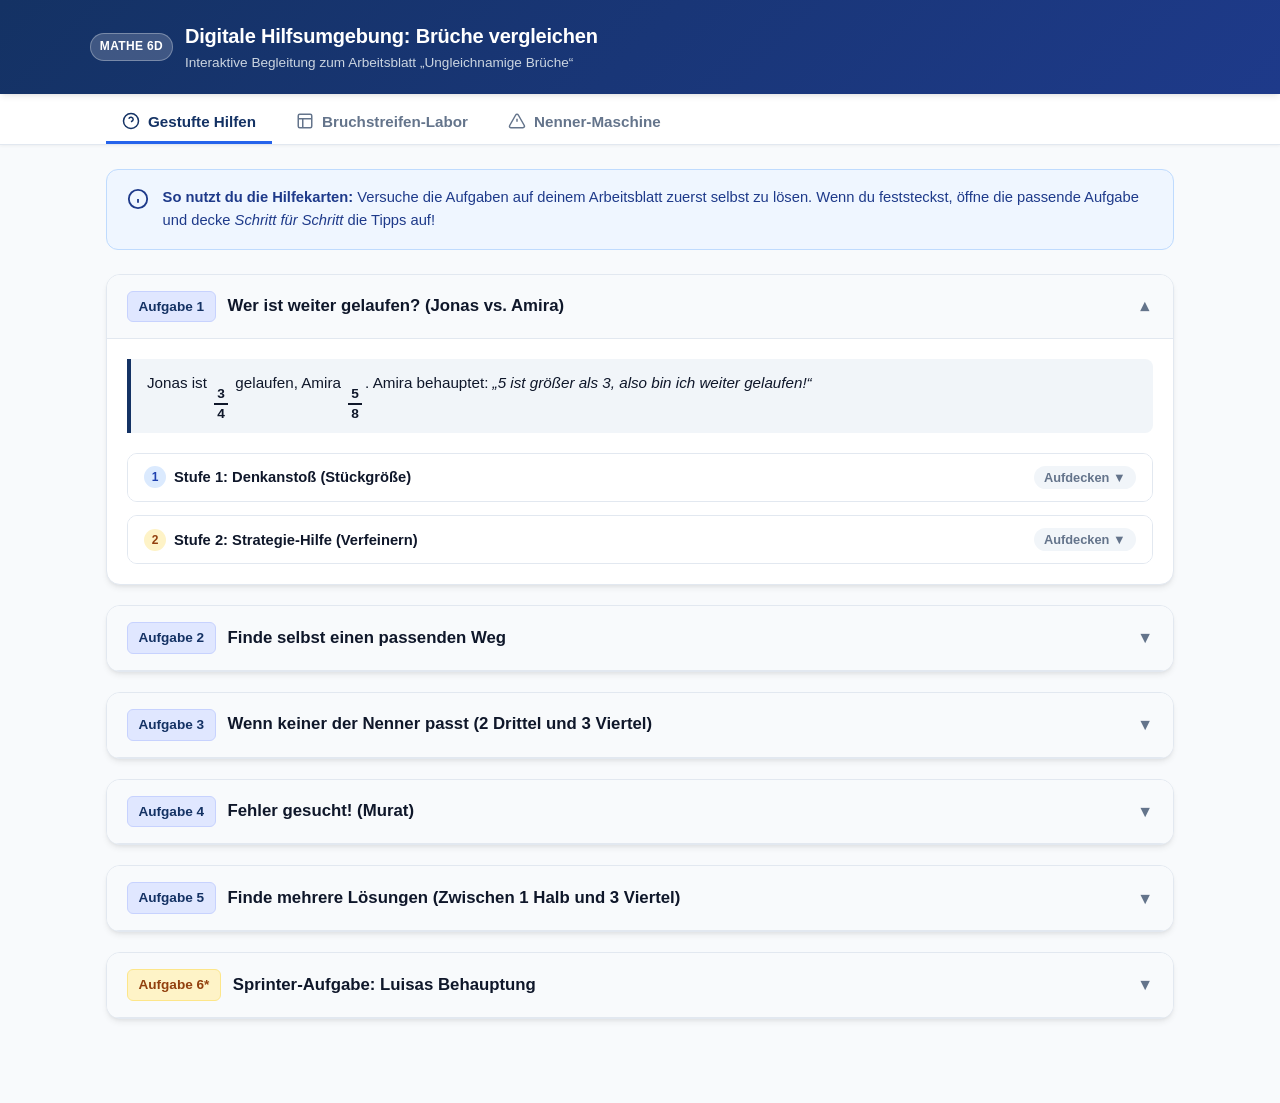
==== commit 2391a592: "Match exact visual style from screenshot: remove Wissensspeicher tab, preserve 3-tab suite with vert" ====
--- a/index.html
+++ b/index.html
@@ -21,7 +21,7 @@
     </div>
   </header>
 
-  <!-- Navigation Tabs -->
+  <!-- Navigation Tabs (Wissensspeicher entfernt) -->
   <div class="nav-container">
     <nav class="nav-tabs">
       <button class="tab-btn active" data-tab="tab-hilfen">
@@ -36,10 +36,6 @@
         <svg width="18" height="18" viewBox="0 0 24 24" fill="none" stroke="currentColor" stroke-width="2"><path d="m21.73 18-8-14a2 2 0 0 0-3.48 0l-8 14A2 2 0 0 0 4 21h16a2 2 0 0 0 1.73-3Z"></path><line x1="12" y1="9" x2="12" y2="13"></line><line x1="12" y1="17" x2="12.01" y2="17"></line></svg>
         Nenner-Maschine
       </button>
-      <button class="tab-btn" data-tab="tab-wissen">
-        <svg width="18" height="18" viewBox="0 0 24 24" fill="none" stroke="currentColor" stroke-width="2"><path d="M4 19.5v-15A2.5 2.5 0 0 1 6.5 2H20v20H6.5a2.5 2.5 0 0 1-2.5-2.5Z"></path><path d="M6 6h10"></path><path d="M6 10h10"></path></svg>
-        Wissensspeicher
-      </button>
     </nav>
   </div>
 
@@ -47,7 +43,7 @@
   <main class="main-content">
 
     <!-- ====================================================================
-         TAB 1: GESTUFTE HILFEN (OHNE LÖSUNGS-SPOILER)
+         TAB 1: GESTUFTE HILFEN (OHNE LÖSUNGS-SPOILER & MIT ECHTEN BRÜCHEN)
          ==================================================================== -->
     <section id="tab-hilfen" class="tab-pane active">
       
@@ -71,7 +67,7 @@
           </div>
           <div class="task-body">
             <div class="task-desc">
-              Jonas ist <span class="frac"><span class="num">3</span><span class="den">4</span></span> gelaufen, Amira <span class="frac"><span class="num">5</span><span class="den">8</span></span>. Amira behauptet: <em>„5 ist größer als 3, also bin ich weiter gelaufen!“</em>
+              Jonas ist <strong><span class="frac"><span class="num">3</span><span class="den">4</span></span></strong> gelaufen, Amira <strong><span class="frac"><span class="num">5</span><span class="den">8</span></span></strong>. Amira behauptet: <em>„5 ist größer als 3, also bin ich weiter gelaufen!“</em>
             </div>
 
             <div class="hint-steps">
@@ -87,7 +83,7 @@
                 <div class="hint-content">
                   Schau dir deine beiden gezeichneten Streifen genau an:<br>
                   In wie viele Teile ist der Streifen von Jonas geteilt (4 Teile)? Und der von Amira (8 Teile)?<br>
-                  👉 <em>Ist ein Viertel-Stück (<span class="frac"><span class="num">1</span><span class="den">4</span></span>) genauso lang wie ein Achtel-Stück (<span class="frac"><span class="num">1</span><span class="den">8</span></span>)? Darf man die Zähler vergleichen, wenn die Stücke verschieden groß sind?</em>
+                  👉 <em>Ist ein Viertel-Stück (<span class="frac"><span class="num">1</span><span class="den">4</span></span>) genauso lang wie ein Achtel-Stück (<span class="frac"><span class="num">1</span><span class="den">8</span></span>)? Darf man einfach nur die Zähler vergleichen, wenn die Stücke verschieden groß sind?</em>
                 </div>
               </div>
 
@@ -102,9 +98,9 @@
                 </button>
                 <div class="hint-content">
                   Ein Viertel ist doppelt so lang wie ein Achtel (<span class="frac"><span class="num">1</span><span class="den">4</span></span> = <span class="frac"><span class="num">2</span><span class="den">8</span></span>).<br>
-                  Teile jedes der 4 Viertel bei Jonas in der Mitte noch einmal durch (mit einem Bleistift-Strich).<br>
-                  In wie viele Teile ist sein Streifen jetzt geteilt? Wie viele davon sind gefärbt?<br>
-                  👉 <em>Sobald Jonas seinen Anteil in Achteln hat, vergleiche die Zähler auf deinem Arbeitsblatt: Wer ist weiter gelaufen?</em>
+                  Teile jedes der 4 Viertel bei Jonas in der Mitte noch einmal durch (mit einem Bleistift-Strich):<br>
+                  <div class="hint-math-box"><span class="frac"><span class="num">3 · 2</span><span class="den">4 · 2</span></span> = <span class="frac"><span class="num">6</span><span class="den">8</span></span></div><br>
+                  👉 <em>Vergleiche nun: Jonas hat <span class="frac"><span class="num">6</span><span class="den">8</span></span> und Amira hat <span class="frac"><span class="num">5</span><span class="den">8</span></span>. Wer ist weiter gelaufen? Hat Amira recht? Formuliere deinen Satz auf dem Arbeitsblatt!</em>
                 </div>
               </div>
             </div>
@@ -148,7 +144,7 @@
                 <button class="hint-trigger">
                   <div class="hint-meta">
                     <span class="step-indicator">2</span>
-                    <span>Stufe 2: Erweiterungszahlen</span>
+                    <span>Stufe 2: Strategie-Hilfe (Erweitern)</span>
                   </div>
                   <span class="hint-btn-text">Aufdecken ▼</span>
                 </button>
@@ -170,21 +166,21 @@
           <div class="task-header">
             <div class="task-title-group">
               <span class="badge-task">Aufgabe 3</span>
-              <span class="task-title">Wenn keiner der Nenner passt</span>
+              <span class="task-title">Wenn keiner der Nenner passt (2 Drittel und 3 Viertel)</span>
             </div>
             <span class="toggle-arrow">▼</span>
           </div>
           <div class="task-body">
             <div class="task-desc">
-              Vergleiche <span class="frac"><span class="num">2</span><span class="den">3</span></span> und <span class="frac"><span class="num">3</span><span class="den">4</span></span>. Hier passt 3 nicht direkt in 4!
-            </div>
-
-            <div class="hint-steps">
-              <div class="hint-step step-1">
-                <button class="hint-trigger">
-                  <div class="hint-meta">
-                    <span class="step-indicator">1</span>
-                    <span>Stufe 1: Vielfache aufschreiben</span>
+              Hier passt 3 nicht direkt in 4. Wir müssen einen gemeinsamen Nenner finden!
+            </div>
+
+            <div class="hint-steps">
+              <div class="hint-step step-1">
+                <button class="hint-trigger">
+                  <div class="hint-meta">
+                    <span class="step-indicator">1</span>
+                    <span>Stufe 1: Denkanstoß (Vielfachenreihen)</span>
                   </div>
                   <span class="hint-btn-text">Aufdecken ▼</span>
                 </button>
@@ -192,15 +188,15 @@
                   Sage die 3er-Reihe und die 4er-Reihe auf:<br>
                   • 3er-Reihe: 3, 6, 9, <strong>12</strong>, 15...<br>
                   • 4er-Reihe: 4, 8, <strong>12</strong>, 16...<br>
-                  👉 <em>Welche Zahl taucht als erstes in beiden Reihen auf? Das ist dein gemeinsamer Nenner!</em>
-                </div>
-              </div>
-
-              <div class="hint-step step-2">
-                <button class="hint-trigger">
-                  <div class="hint-meta">
-                    <span class="step-indicator">2</span>
-                    <span>Stufe 2: Beide Brüche erweitern</span>
+                  👉 <em>Welche Zahl taucht als erstes in beiden Reihen auf? Das ist dein gemeinsamer Hauptnenner!</em>
+                </div>
+              </div>
+
+              <div class="hint-step step-2">
+                <button class="hint-trigger">
+                  <div class="hint-meta">
+                    <span class="step-indicator">2</span>
+                    <span>Stufe 2: Strategie-Hilfe (Beide Brüche erweitern)</span>
                   </div>
                   <span class="hint-btn-text">Aufdecken ▼</span>
                 </button>
@@ -208,7 +204,7 @@
                   Der gemeinsame Nenner ist <strong>12</strong>.<br>
                   • Erweitere <span class="frac"><span class="num">2</span><span class="den">3</span></span> mit <strong>4</strong> (denn 3 · 4 = 12).<br>
                   • Erweitere <span class="frac"><span class="num">3</span><span class="den">4</span></span> mit <strong>3</strong> (denn 4 · 3 = 12).<br>
-                  👉 <em>Welche Zähler entstehen dabei? Vergleiche die beiden Zähler und erkläre auf deinem Arbeitsblatt, warum man hier beide Brüche verändern musste!</em>
+                  👉 <em>Rechne die neuen Zähler aus: Welcher Bruch hat nach dem Erweitern mehr Zwölftel? Begründe bei Teil c auf deinem Arbeitsblatt, warum man hier beide Brüche verändern musste!</em>
                 </div>
               </div>
             </div>
@@ -240,7 +236,7 @@
                 </button>
                 <div class="hint-content">
                   Überlege: Wenn du eine Pizza in 5 Stücke teilst, sind die Stücke dann größer, als wenn du sie in 7 Stücke teilst?<br>
-                  👉 <em>Ja! Ein Fünftel (<span class="frac"><span class="num">1</span><span class="den">5</span></span>) ist größer als ein Siebtel (<span class="frac"><span class="num">1</span><span class="den">7</span></span>). Dieser Teil von Murats Satz stimmt also!</em>
+                  👉 <em>Ja! 1 Fünftel (<span class="frac"><span class="num">1</span><span class="den">5</span></span>) ist tatsächlich größer als 1 Siebtel (<span class="frac"><span class="num">1</span><span class="den">7</span></span>). Dieser Teil von Murats Satz stimmt also!</em>
                 </div>
               </div>
 
@@ -253,10 +249,10 @@
                   <span class="hint-btn-text">Aufdecken ▼</span>
                 </button>
                 <div class="hint-content">
-                  Gemeinsamer Nenner von 5 und 7 ist <strong>35</strong>.<br>
+                  Bringe beide Brüche auf den gemeinsamen Nenner <strong>35</strong>:<br>
                   • Erweitere <span class="frac"><span class="num">3</span><span class="den">5</span></span> mit 7.<br>
                   • Erweitere <span class="frac"><span class="num">4</span><span class="den">7</span></span> mit 5.<br>
-                  👉 <em>Schau dir die beiden neuen Zähler an: Murat hat nur auf die Stücke geachtet, aber was ist mit der Anzahl der Stücke (den Zählern)? Erkläre seinen Denkfehler auf dem Arbeitsblatt!</em>
+                  👉 <em>Schau dir die beiden neuen Zähler genau an: Murat hat nur auf die Stücke geachtet. Warum reicht das nicht? Was hat er vergessen? Erkläre seinen Denkfehler auf deinem Arbeitsblatt!</em>
                 </div>
               </div>
             </div>
@@ -268,7 +264,7 @@
           <div class="task-header">
             <div class="task-title-group">
               <span class="badge-task">Aufgabe 5</span>
-              <span class="task-title">Finde mehrere Lösungen</span>
+              <span class="task-title">Finde mehrere Lösungen (Zwischen 1 Halb und 3 Viertel)</span>
             </div>
             <span class="toggle-arrow">▼</span>
           </div>
@@ -338,7 +334,7 @@
                 </button>
                 <div class="hint-content">
                   Achte auf das Wort <strong>genau</strong>!<br>
-                  Es reicht nicht, dass <span class="frac"><span class="num">3</span><span class="den">4</span></span> irgendwo dazwischen liegt. Der Abstand von <span class="frac"><span class="num">2</span><span class="den">3</span></span> zu <span class="frac"><span class="num">3</span><span class="den">4</span></span> müsste <em>haargenau gleich groß</em> sein wie von <span class="frac"><span class="num">3</span><span class="den">4</span></span> zu <span class="frac"><span class="num">4</span><span class="den">5</span></span>!
+                  Es reicht nicht, dass der Bruch irgendwo dazwischen liegt. Der Abstand von <span class="frac"><span class="num">2</span><span class="den">3</span></span> zu <span class="frac"><span class="num">3</span><span class="den">4</span></span> müsste <em>haargenau gleich groß</em> sein wie von <span class="frac"><span class="num">3</span><span class="den">4</span></span> zu <span class="frac"><span class="num">4</span><span class="den">5</span></span>!
                 </div>
               </div>
 
@@ -355,7 +351,7 @@
                   • <span class="frac"><span class="num">2</span><span class="den">3</span></span> = <span class="frac"><span class="num">40</span><span class="den">60</span></span><br>
                   • <span class="frac"><span class="num">3</span><span class="den">4</span></span> = <span class="frac"><span class="num">45</span><span class="den">60</span></span><br>
                   • <span class="frac"><span class="num">4</span><span class="den">5</span></span> = <span class="frac"><span class="num">48</span><span class="den">60</span></span><br><br>
-                  👉 <em>Zähle jetzt die Abstände nach: Wie viele Schritte sind es von 40 zu 45? Und wie viele von 45 zu 48? Sind die Abstände gleich groß? Hat Luisa also recht?</em>
+                  👉 <em>Zähle jetzt die Abstände nach: Wie viele 60stel liegen zwischen 40 und 45? Und wie viele zwischen 45 und 48? Sind die beiden Abstände gleich groß? Hat Luisa also recht? Begründe auf deinem Arbeitsblatt!</em>
                 </div>
               </div>
             </div>
@@ -477,43 +473,6 @@
       </div>
     </section>
 
-    <!-- ====================================================================
-         TAB 4: WISSENSSPEICHER TO GO
-         ==================================================================== -->
-    <section id="tab-wissen" class="tab-pane">
-      <div style="background:#fff; border:1px solid var(--border); border-radius:14px; padding:1.5rem;">
-        <h2 style="font-size:1.3rem; margin-bottom:0.5rem; color:var(--primary);">📖 Wissensspeicher to go</h2>
-        <p style="color:var(--text-muted); font-size:0.95rem; margin-bottom:1.25rem;">
-          Alle wichtigen Merksätze und Fachbegriffe auf einen Blick zum Wiederholen.
-        </p>
-
-        <div style="display:grid; grid-template-columns:repeat(auto-fit, minmax(280px, 1fr)); gap:1rem;">
-          <div style="background:#f8fafc; border:1.5px solid #cbd5e1; border-radius:10px; padding:1.1rem;">
-            <h3 style="color:var(--primary); font-size:1.05rem; margin-bottom:0.4rem;">1. Stückgröße</h3>
-            <p style="font-size:0.92rem;">
-              Der <strong>Nenner</strong> bestimmt die <strong>Größe der Stücke</strong>: Je größer der Nenner, desto kleiner ist jedes einzelne Teilstück, weil das Ganze in mehr Teile geteilt wird.
-            </p>
-          </div>
-
-          <div style="background:#f8fafc; border:1.5px solid #cbd5e1; border-radius:10px; padding:1.1rem;">
-            <h3 style="color:var(--primary); font-size:1.05rem; margin-bottom:0.4rem;">2. Gleicher Nenner (gleichnamig)</h3>
-            <p style="font-size:0.92rem;">
-              Haben zwei Brüche denselben Nenner, sind alle Stücke gleich groß. Es entscheidet allein die Anzahl: <strong>Der größere Zähler gewinnt!</strong>
-            </p>
-          </div>
-
-          <div style="background:#f8fafc; border:1.5px solid #cbd5e1; border-radius:10px; padding:1.1rem;">
-            <h3 style="color:var(--primary); font-size:1.05rem; margin-bottom:0.4rem;">3. Ungleichnamige Brüche vergleichen</h3>
-            <p style="font-size:0.92rem;">
-              1. <strong>Gemeinsamen Nenner finden</strong> (Vielfachenreihen).<br>
-              2. <strong>Erweitern</strong> (beide Brüche auf denselben Nenner bringen).<br>
-              3. <strong>Zähler vergleichen</strong>!
-            </p>
-          </div>
-        </div>
-      </div>
-    </section>
-
   </main>
 
   <script src="app.js"></script>
--- a/style.css
+++ b/style.css
@@ -341,13 +341,17 @@
 
 .hint-math-box {
   background: #fff;
-  border: 1px solid #cbd5e1;
+  border: 1.5px solid #cbd5e1;
   border-radius: 8px;
-  padding: 0.6rem 1rem;
+  padding: 0.5rem 1rem;
   margin: 0.5rem 0;
-  font-family: monospace, serif;
-  font-size: 1rem;
-  display: inline-block;
+  font-size: 1.1rem;
+  font-weight: 700;
+  color: var(--primary);
+  display: inline-flex;
+  align-items: center;
+  gap: 0.5rem;
+  box-shadow: 0 1px 3px rgba(0, 0, 0, 0.05);
 }
 
 /* ==========================================================================
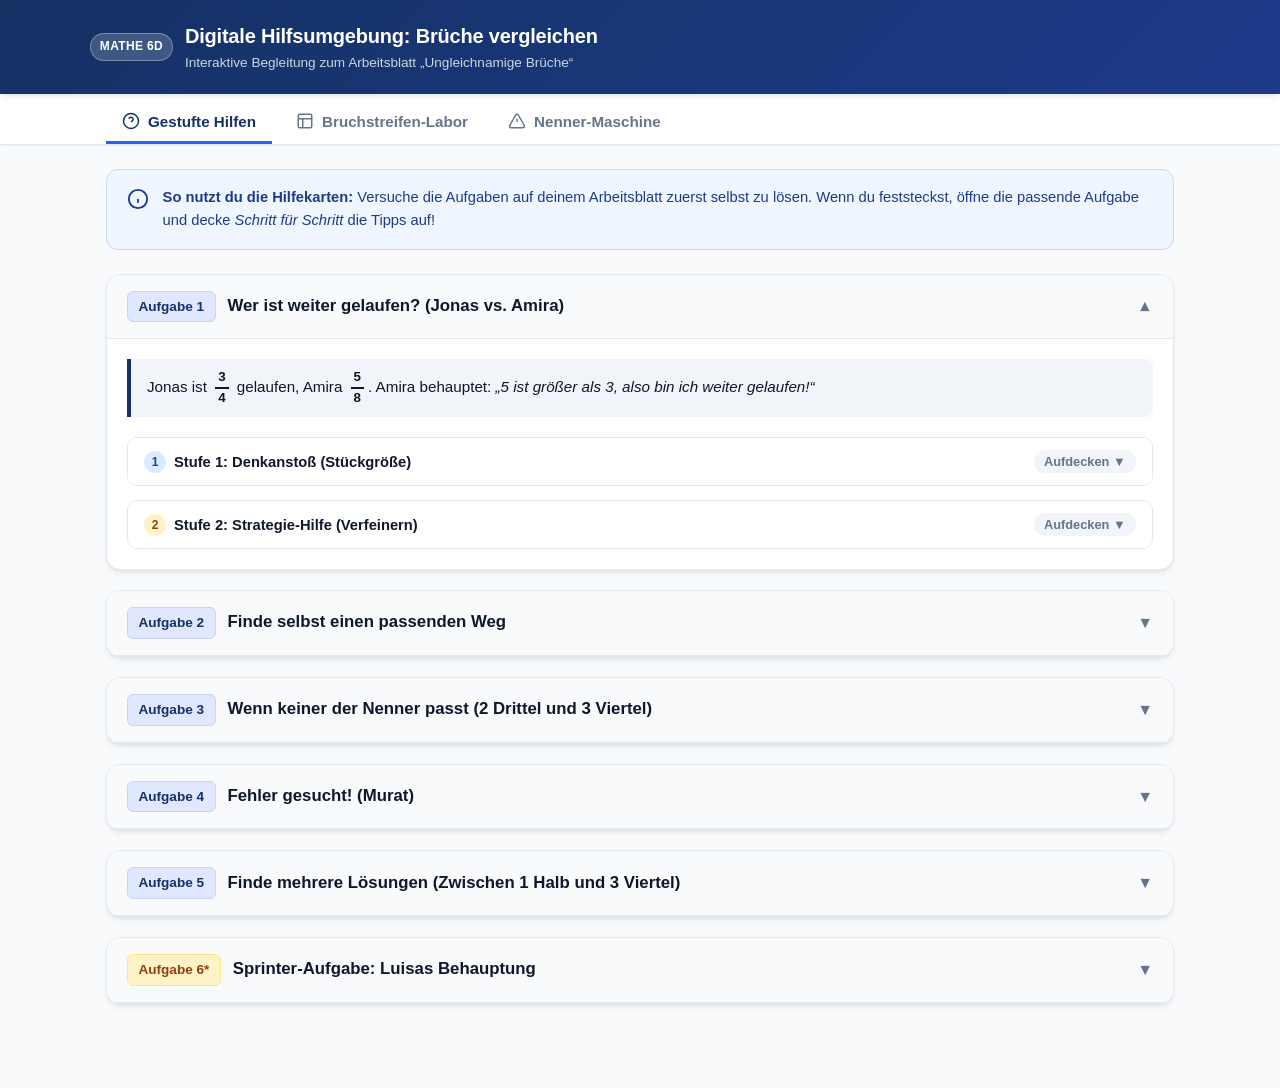
==== commit 9e637542: "Fix fraction vertical alignment and explicitly show top and bottom multiplication for expanding" ====
--- a/index.html
+++ b/index.html
@@ -97,9 +97,18 @@
                   <span class="hint-btn-text">Aufdecken ▼</span>
                 </button>
                 <div class="hint-content">
-                  Ein Viertel ist doppelt so lang wie ein Achtel (<span class="frac"><span class="num">1</span><span class="den">4</span></span> = <span class="frac"><span class="num">2</span><span class="den">8</span></span>).<br>
+                  Ein Viertel ist doppelt so lang wie ein Achtel (<span class="frac"><span class="num">1</span><span class="den">4</span></span> <span class="math-eq">=</span> <span class="frac"><span class="num">2</span><span class="den">8</span></span>).<br>
                   Teile jedes der 4 Viertel bei Jonas in der Mitte noch einmal durch (mit einem Bleistift-Strich):<br>
-                  <div class="hint-math-box"><span class="frac"><span class="num">3 · 2</span><span class="den">4 · 2</span></span> = <span class="frac"><span class="num">6</span><span class="den">8</span></span></div><br>
+                  <div class="hint-math-box">
+                    <span class="frac"><span class="num">3</span><span class="den">4</span></span>
+                    <span class="math-eq">=</span>
+                    <span class="frac"><span class="num">3 · <span class="factor">2</span></span><span class="den">4 · <span class="factor">2</span></span></span>
+                    <span class="math-eq">=</span>
+                    <span class="frac"><span class="num">6</span><span class="den">8</span></span>
+                  </div>
+                  <div style="font-size:0.9rem; color:var(--primary); font-weight:600; margin-top:0.35rem; margin-bottom:0.6rem;">
+                    💡 <strong>Mit 2 erweitert:</strong> Zähler oben mal 2 und Nenner unten mal 2!
+                  </div>
                   👉 <em>Vergleiche nun: Jonas hat <span class="frac"><span class="num">6</span><span class="den">8</span></span> und Amira hat <span class="frac"><span class="num">5</span><span class="den">8</span></span>. Wer ist weiter gelaufen? Hat Amira recht? Formuliere deinen Satz auf dem Arbeitsblatt!</em>
                 </div>
               </div>
@@ -149,11 +158,15 @@
                   <span class="hint-btn-text">Aufdecken ▼</span>
                 </button>
                 <div class="hint-content">
-                  Erweitere immer den Bruch mit dem kleineren Nenner:<br>
-                  • <strong>Zu a:</strong> Erweitere <span class="frac"><span class="num">2</span><span class="den">3</span></span> mit <strong>2</strong> auf Sechstel.<br>
-                  • <strong>Zu b:</strong> Erweitere <span class="frac"><span class="num">1</span><span class="den">2</span></span> mit <strong>4</strong> auf Achtel.<br>
-                  • <strong>Zu c:</strong> Erweitere <span class="frac"><span class="num">3</span><span class="den">5</span></span> mit <strong>2</strong> auf Zehntel.<br>
-                  • <strong>Zu d:</strong> Erweitere <span class="frac"><span class="num">3</span><span class="den">4</span></span> mit <strong>3</strong> auf Zwölftel.<br>
+                  Erweitere immer den Bruch mit dem kleineren Nenner (oben und unten mit derselben Zahl multiplizieren):<br>
+                  • <strong>Zu a (mit 2 erweitern):</strong>
+                    <div class="hint-math-box" style="margin: 0.25rem 0 0.5rem;"><span class="frac"><span class="num">2</span><span class="den">3</span></span><span class="math-eq">=</span><span class="frac"><span class="num">2 · <span class="factor">2</span></span><span class="den">3 · <span class="factor">2</span></span></span><span class="math-eq">=</span><span class="frac"><span class="num">...</span><span class="den">6</span></span></div>
+                  • <strong>Zu b (mit 4 erweitern):</strong>
+                    <div class="hint-math-box" style="margin: 0.25rem 0 0.5rem;"><span class="frac"><span class="num">1</span><span class="den">2</span></span><span class="math-eq">=</span><span class="frac"><span class="num">1 · <span class="factor">4</span></span><span class="den">2 · <span class="factor">4</span></span></span><span class="math-eq">=</span><span class="frac"><span class="num">...</span><span class="den">8</span></span></div>
+                  • <strong>Zu c (mit 2 erweitern):</strong>
+                    <div class="hint-math-box" style="margin: 0.25rem 0 0.5rem;"><span class="frac"><span class="num">3</span><span class="den">5</span></span><span class="math-eq">=</span><span class="frac"><span class="num">3 · <span class="factor">2</span></span><span class="den">5 · <span class="factor">2</span></span></span><span class="math-eq">=</span><span class="frac"><span class="num">...</span><span class="den">10</span></span></div>
+                  • <strong>Zu d (mit 3 erweitern):</strong>
+                    <div class="hint-math-box" style="margin: 0.25rem 0 0.5rem;"><span class="frac"><span class="num">3</span><span class="den">4</span></span><span class="math-eq">=</span><span class="frac"><span class="num">3 · <span class="factor">3</span></span><span class="den">4 · <span class="factor">3</span></span></span><span class="math-eq">=</span><span class="frac"><span class="num">...</span><span class="den">12</span></span></div>
                   👉 <em>Sobald beide Nenner gleich sind, vergleiche die Zähler und trage &lt; oder &gt; in die Kästchen ein!</em>
                 </div>
               </div>
@@ -201,9 +214,11 @@
                   <span class="hint-btn-text">Aufdecken ▼</span>
                 </button>
                 <div class="hint-content">
-                  Der gemeinsame Nenner ist <strong>12</strong>.<br>
-                  • Erweitere <span class="frac"><span class="num">2</span><span class="den">3</span></span> mit <strong>4</strong> (denn 3 · 4 = 12).<br>
-                  • Erweitere <span class="frac"><span class="num">3</span><span class="den">4</span></span> mit <strong>3</strong> (denn 4 · 3 = 12).<br>
+                  Der gemeinsame Nenner ist <strong>12</strong> (oben und unten multiplizieren):<br>
+                  • Erweitere <span class="frac"><span class="num">2</span><span class="den">3</span></span> mit <strong class="factor">4</strong>:
+                    <div class="hint-math-box" style="margin: 0.25rem 0 0.5rem;"><span class="frac"><span class="num">2</span><span class="den">3</span></span><span class="math-eq">=</span><span class="frac"><span class="num">2 · <span class="factor">4</span></span><span class="den">3 · <span class="factor">4</span></span></span><span class="math-eq">=</span><span class="frac"><span class="num">...</span><span class="den">12</span></span></div>
+                  • Erweitere <span class="frac"><span class="num">3</span><span class="den">4</span></span> mit <strong class="factor">3</strong>:
+                    <div class="hint-math-box" style="margin: 0.25rem 0 0.5rem;"><span class="frac"><span class="num">3</span><span class="den">4</span></span><span class="math-eq">=</span><span class="frac"><span class="num">3 · <span class="factor">3</span></span><span class="den">4 · <span class="factor">3</span></span></span><span class="math-eq">=</span><span class="frac"><span class="num">...</span><span class="den">12</span></span></div>
                   👉 <em>Rechne die neuen Zähler aus: Welcher Bruch hat nach dem Erweitern mehr Zwölftel? Begründe bei Teil c auf deinem Arbeitsblatt, warum man hier beide Brüche verändern musste!</em>
                 </div>
               </div>
@@ -250,8 +265,10 @@
                 </button>
                 <div class="hint-content">
                   Bringe beide Brüche auf den gemeinsamen Nenner <strong>35</strong>:<br>
-                  • Erweitere <span class="frac"><span class="num">3</span><span class="den">5</span></span> mit 7.<br>
-                  • Erweitere <span class="frac"><span class="num">4</span><span class="den">7</span></span> mit 5.<br>
+                  • Erweitere <span class="frac"><span class="num">3</span><span class="den">5</span></span> mit <strong class="factor">7</strong>:
+                    <div class="hint-math-box" style="margin: 0.25rem 0 0.5rem;"><span class="frac"><span class="num">3</span><span class="den">5</span></span><span class="math-eq">=</span><span class="frac"><span class="num">3 · <span class="factor">7</span></span><span class="den">5 · <span class="factor">7</span></span></span><span class="math-eq">=</span><span class="frac"><span class="num">21</span><span class="den">35</span></span></div>
+                  • Erweitere <span class="frac"><span class="num">4</span><span class="den">7</span></span> mit <strong class="factor">5</strong>:
+                    <div class="hint-math-box" style="margin: 0.25rem 0 0.5rem;"><span class="frac"><span class="num">4</span><span class="den">7</span></span><span class="math-eq">=</span><span class="frac"><span class="num">4 · <span class="factor">5</span></span><span class="den">7 · <span class="factor">5</span></span></span><span class="math-eq">=</span><span class="frac"><span class="num">20</span><span class="den">35</span></span></div>
                   👉 <em>Schau dir die beiden neuen Zähler genau an: Murat hat nur auf die Stücke geachtet. Warum reicht das nicht? Was hat er vergessen? Erkläre seinen Denkfehler auf deinem Arbeitsblatt!</em>
                 </div>
               </div>
@@ -347,10 +364,10 @@
                   <span class="hint-btn-text">Aufdecken ▼</span>
                 </button>
                 <div class="hint-content">
-                  Finde den gemeinsamen Nenner von 3, 4 und 5 (Tipp: 60).<br>
-                  • <span class="frac"><span class="num">2</span><span class="den">3</span></span> = <span class="frac"><span class="num">40</span><span class="den">60</span></span><br>
-                  • <span class="frac"><span class="num">3</span><span class="den">4</span></span> = <span class="frac"><span class="num">45</span><span class="den">60</span></span><br>
-                  • <span class="frac"><span class="num">4</span><span class="den">5</span></span> = <span class="frac"><span class="num">48</span><span class="den">60</span></span><br><br>
+                  Finde den gemeinsamen Nenner von 3, 4 und 5 (Tipp: 60) durch Erweitern:<br>
+                  • <div class="hint-math-box" style="margin: 0.2rem 0;"><span class="frac"><span class="num">2</span><span class="den">3</span></span><span class="math-eq">=</span><span class="frac"><span class="num">2 · <span class="factor">20</span></span><span class="den">3 · <span class="factor">20</span></span></span><span class="math-eq">=</span><span class="frac"><span class="num">40</span><span class="den">60</span></span></div>
+                  • <div class="hint-math-box" style="margin: 0.2rem 0;"><span class="frac"><span class="num">3</span><span class="den">4</span></span><span class="math-eq">=</span><span class="frac"><span class="num">3 · <span class="factor">15</span></span><span class="den">4 · <span class="factor">15</span></span></span><span class="math-eq">=</span><span class="frac"><span class="num">45</span><span class="den">60</span></span></div>
+                  • <div class="hint-math-box" style="margin: 0.2rem 0;"><span class="frac"><span class="num">4</span><span class="den">5</span></span><span class="math-eq">=</span><span class="frac"><span class="num">4 · <span class="factor">12</span></span><span class="den">5 · <span class="factor">12</span></span></span><span class="math-eq">=</span><span class="frac"><span class="num">48</span><span class="den">60</span></span></div><br>
                   👉 <em>Zähle jetzt die Abstände nach: Wie viele 60stel liegen zwischen 40 und 45? Und wie viele zwischen 45 und 48? Sind die beiden Abstände gleich groß? Hat Luisa also recht? Begründe auf deinem Arbeitsblatt!</em>
                 </div>
               </div>
--- a/style.css
+++ b/style.css
@@ -404,21 +404,40 @@
   display: inline-flex;
   flex-direction: column;
   align-items: center;
-  vertical-align: -0.65em;
-  margin: 0 0.2rem;
+  vertical-align: middle;
+  text-align: center;
+  margin: 0 0.25rem;
   font-weight: 700;
   line-height: 1;
+  position: relative;
+  top: -0.06em;
 }
 .frac .num, .fraction-display .num {
+  display: block;
   border-bottom: 2px solid currentColor;
   padding: 0 3px 2px;
-  line-height: 1;
-  font-size: 0.9em;
+  line-height: 1.05;
+  font-size: 0.88em;
+  text-align: center;
+  width: 100%;
 }
 .frac .den, .fraction-display .den {
+  display: block;
   padding: 2px 3px 0;
-  line-height: 1;
-  font-size: 0.9em;
+  line-height: 1.05;
+  font-size: 0.88em;
+  text-align: center;
+  width: 100%;
+}
+.factor {
+  color: #dc2626;
+  font-weight: 800;
+}
+.math-eq {
+  font-size: 1.15em;
+  color: var(--text-muted);
+  margin: 0 0.2rem;
+  vertical-align: middle;
 }
 
 .input-group {
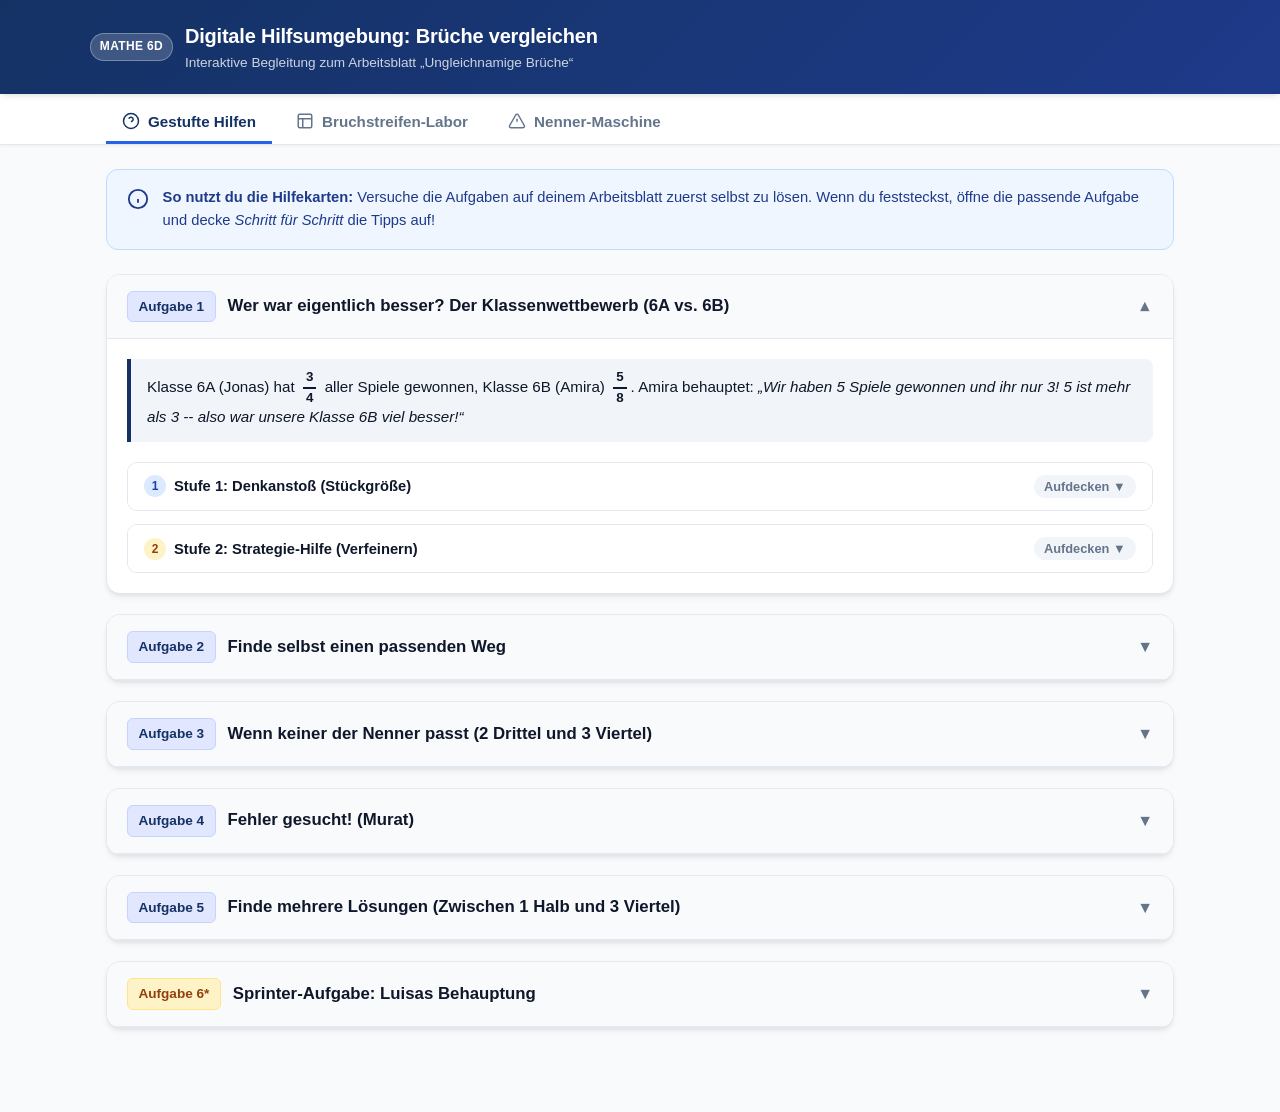
==== commit b24976bd: "Update Aufgabe 1 context to Klassenwettbewerb (6A vs. 6B)" ====
--- a/index.html
+++ b/index.html
@@ -61,13 +61,13 @@
           <div class="task-header">
             <div class="task-title-group">
               <span class="badge-task">Aufgabe 1</span>
-              <span class="task-title">Wer ist weiter gelaufen? (Jonas vs. Amira)</span>
+              <span class="task-title">Wer war eigentlich besser? Der Klassenwettbewerb (6A vs. 6B)</span>
             </div>
             <span class="toggle-arrow">▼</span>
           </div>
           <div class="task-body">
             <div class="task-desc">
-              Jonas ist <strong><span class="frac"><span class="num">3</span><span class="den">4</span></span></strong> gelaufen, Amira <strong><span class="frac"><span class="num">5</span><span class="den">8</span></span></strong>. Amira behauptet: <em>„5 ist größer als 3, also bin ich weiter gelaufen!“</em>
+              Klasse 6A (Jonas) hat <strong><span class="frac"><span class="num">3</span><span class="den">4</span></span></strong> aller Spiele gewonnen, Klasse 6B (Amira) <strong><span class="frac"><span class="num">5</span><span class="den">8</span></span></strong>. Amira behauptet: <em>„Wir haben 5 Spiele gewonnen und ihr nur 3! 5 ist mehr als 3 -- also war unsere Klasse 6B viel besser!“</em>
             </div>
 
             <div class="hint-steps">
@@ -392,7 +392,7 @@
           <div>
             <label style="font-size:0.85rem; font-weight:700; color:var(--text-main); display:block; margin-bottom:0.4rem;">Vorlage wählen:</label>
             <select id="labPreset" style="padding:0.6rem; border:1.5px solid #cbd5e1; border-radius:8px; width:100%; font-size:0.95rem; font-weight:600;">
-              <option value="aufgabe1">Aufgabe 1: Jonas und Amira</option>
+              <option value="aufgabe1">Aufgabe 1: Klassenwettbewerb (6A vs. 6B)</option>
               <option value="aufgabe2a">Aufgabe 2a: 2 Drittel und 5 Sechstel</option>
               <option value="aufgabe3">Aufgabe 3: 2 Drittel und 3 Viertel</option>
               <option value="aufgabe4">Aufgabe 4: Murat (3 Fünftel und 4 Siebtel)</option>
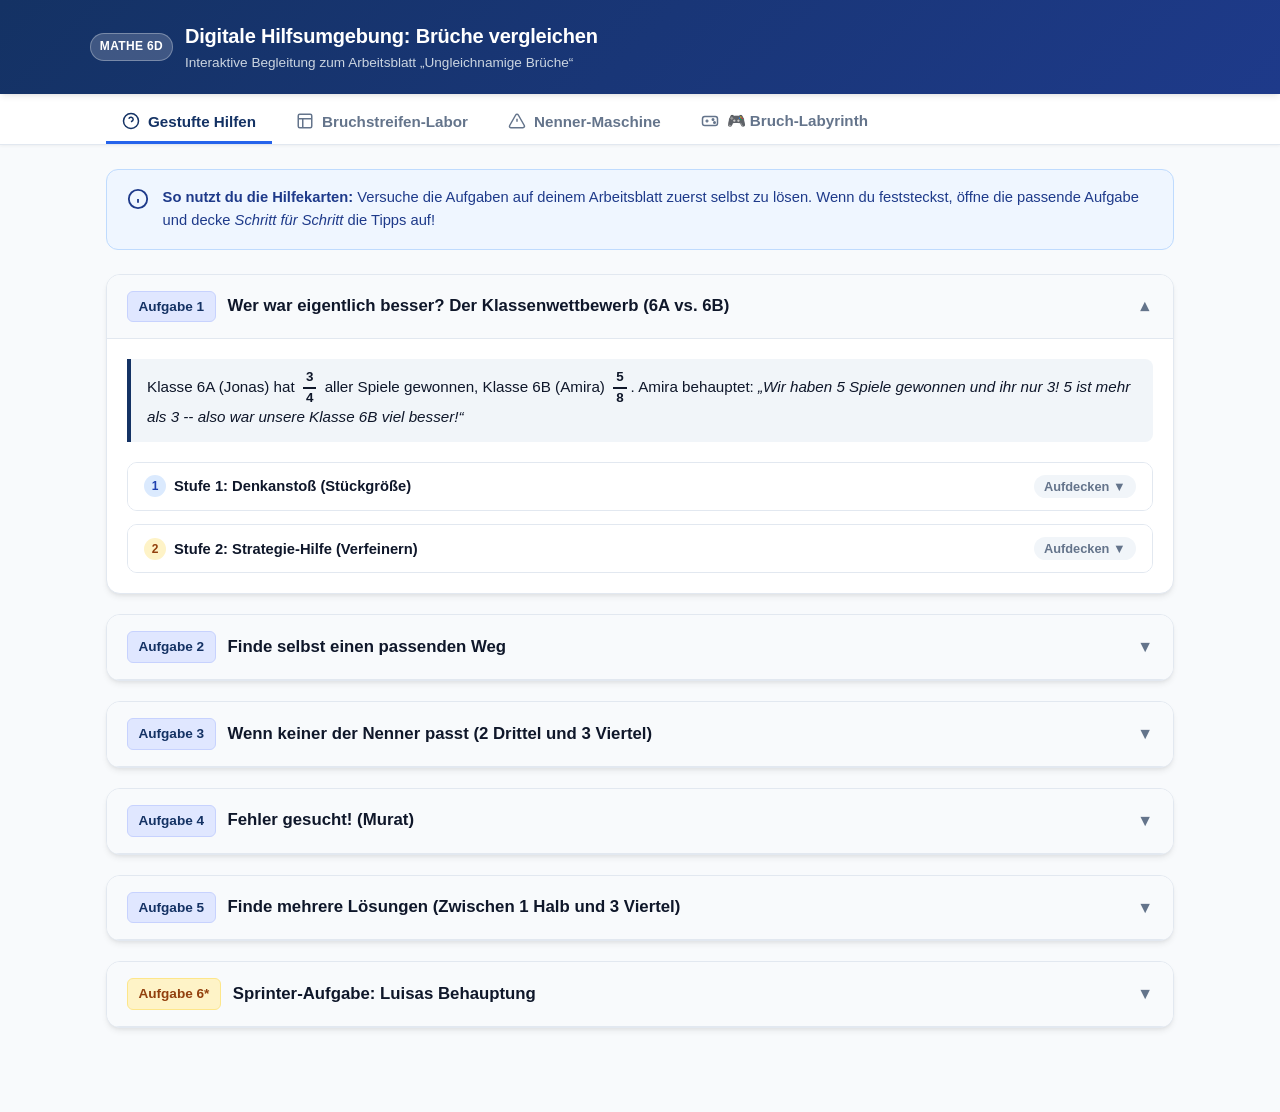
==== commit 859fffed: "Add Bruch-Expedition game, hilfe_buch and printable tippkarten" ====
--- a/index.html
+++ b/index.html
@@ -36,6 +36,10 @@
         <svg width="18" height="18" viewBox="0 0 24 24" fill="none" stroke="currentColor" stroke-width="2"><path d="m21.73 18-8-14a2 2 0 0 0-3.48 0l-8 14A2 2 0 0 0 4 21h16a2 2 0 0 0 1.73-3Z"></path><line x1="12" y1="9" x2="12" y2="13"></line><line x1="12" y1="17" x2="12.01" y2="17"></line></svg>
         Nenner-Maschine
       </button>
+      <button class="tab-btn" data-tab="tab-spiel">
+        <svg width="18" height="18" viewBox="0 0 24 24" fill="none" stroke="currentColor" stroke-width="2"><rect x="2" y="6" width="20" height="12" rx="3"></rect><path d="M6 12h4"></path><path d="M8 10v4"></path><circle cx="16" cy="10" r="1"></circle><circle cx="18" cy="14" r="1"></circle></svg>
+        🎮 Bruch-Labyrinth
+      </button>
     </nav>
   </div>
 
@@ -490,6 +494,28 @@
       </div>
     </section>
 
+    <!-- ====================================================================
+         TAB 4: BRUCH-LABYRINTH (SPIEL)
+         ==================================================================== -->
+    <section id="tab-spiel" class="tab-pane">
+      <div style="display:flex; flex-direction:column; height:100%;">
+        <div style="display:flex; justify-content:space-between; align-items:center; margin-bottom:0.75rem; background:#fff; padding:0.75rem 1rem; border-radius:10px; border:1px solid var(--border);">
+          <div>
+            <h2 style="font-size:1.3rem; color:var(--primary); margin-bottom:0.25rem;">🧭 Bruch-Expedition (4 Level-Challenge)</h2>
+            <p style="font-size:0.9rem; color:var(--text-muted); margin:0;">
+              Findet gemeinsam als Team den richtigen Weg ins Ziel! Bei jedem Fehler müsst ihr mit neuen Zufallsbrüchen von vorn beginnen.
+            </p>
+          </div>
+          <a href="spiel/index.html" target="_blank" style="display:inline-flex; align-items:center; gap:0.4rem; background:var(--accent); color:#fff; padding:0.6rem 1.2rem; border-radius:8px; font-weight:700; text-decoration:none;">
+            <span>↗️ Vollbild öffnen</span>
+          </a>
+        </div>
+        <div style="flex:1; border-radius:12px; overflow:hidden; border:1px solid var(--border); box-shadow:var(--shadow);">
+          <iframe src="spiel/index.html" style="width:100%; height:100%; border:none;" title="Bruch-Labyrinth Spiel"></iframe>
+        </div>
+      </div>
+    </section>
+
   </main>
 
   <script src="app.js"></script>
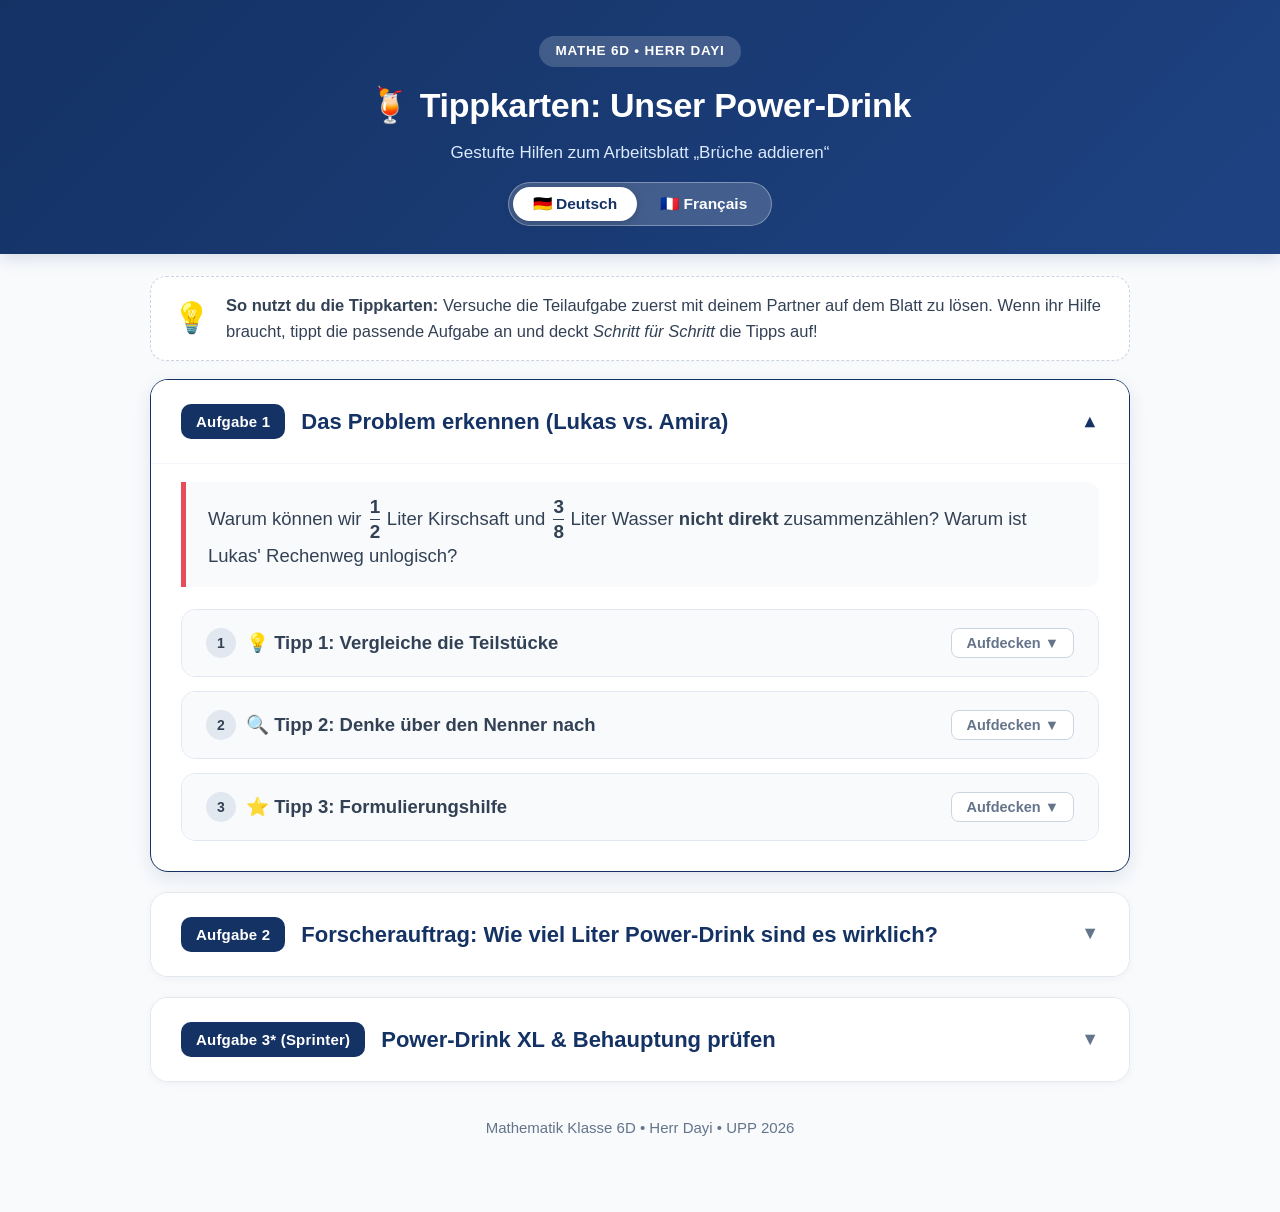
==== commit e572716c: "Add files via upload" ====
--- a/index.html
+++ b/index.html
@@ -2,521 +2,494 @@
 <html lang="de">
 <head>
   <meta charset="UTF-8">
-  <meta name="viewport" content="width=device-width, initial-scale=1.0, maximum-scale=1.0, user-scalable=no">
-  <title>Digitale Hilfsumgebung: Brüche vergleichen (6D)</title>
-  <link rel="stylesheet" href="style.css">
+  <meta name="viewport" content="width=device-width, initial-scale=1.0">
+  <title>Tippkarten / Fiches d'aide: Unser Power-Drink (6D)</title>
+  <link rel="stylesheet" href="style.css?v=3">
 </head>
-<body>
-
-  <!-- App Header -->
+<body class="lang-de">
+
+  <!-- App Header mit Sprachumschalter -->
   <header class="app-header">
     <div class="header-inner">
-      <div class="brand-title">
-        <span class="badge-tag">Mathe 6D</span>
-        <div>
-          <h1>Digitale Hilfsumgebung: Brüche vergleichen</h1>
-          <div class="brand-subtitle">Interaktive Begleitung zum Arbeitsblatt „Ungleichnamige Brüche“</div>
+      <span class="badge-tag">Mathe 6D &bull; Herr Dayi</span>
+      
+      <h1 class="lang-de">🍹 Tippkarten: Unser Power-Drink</h1>
+      <h1 class="lang-fr">🍹 Fiches d'aide : Notre boisson énergisante</h1>
+      
+      <p class="header-subtitle lang-de">Gestufte Hilfen zum Arbeitsblatt &bdquo;Brüche addieren&ldquo;</p>
+      <p class="header-subtitle lang-fr">Aides graduées pour la fiche &laquo;&thinsp;Additionner des fractions&thinsp;&raquo;</p>
+
+      <!-- Sprachumschalter Button -->
+      <div class="lang-toggle-wrap">
+        <div class="lang-switch" role="group" aria-label="Sprachauswahl">
+          <button class="lang-btn active" data-lang="de" title="Auf Deutsch anzeigen">🇩🇪 Deutsch</button>
+          <button class="lang-btn" data-lang="fr" title="Afficher en français">🇫🇷 Français</button>
         </div>
       </div>
     </div>
   </header>
 
-  <!-- Navigation Tabs (Wissensspeicher entfernt) -->
-  <div class="nav-container">
-    <nav class="nav-tabs">
-      <button class="tab-btn active" data-tab="tab-hilfen">
-        <svg width="18" height="18" viewBox="0 0 24 24" fill="none" stroke="currentColor" stroke-width="2"><circle cx="12" cy="12" r="10"></circle><path d="M9.09 9a3 3 0 0 1 5.83 1c0 2-3 3-3 3"></path><line x1="12" y1="17" x2="12.01" y2="17"></line></svg>
-        Gestufte Hilfen
-      </button>
-      <button class="tab-btn" data-tab="tab-labor">
-        <svg width="18" height="18" viewBox="0 0 24 24" fill="none" stroke="currentColor" stroke-width="2"><rect width="18" height="18" x="3" y="3" rx="2"></rect><path d="M3 9h18"></path><path d="M9 21V9"></path></svg>
-        Bruchstreifen-Labor
-      </button>
-      <button class="tab-btn" data-tab="tab-nenner">
-        <svg width="18" height="18" viewBox="0 0 24 24" fill="none" stroke="currentColor" stroke-width="2"><path d="m21.73 18-8-14a2 2 0 0 0-3.48 0l-8 14A2 2 0 0 0 4 21h16a2 2 0 0 0 1.73-3Z"></path><line x1="12" y1="9" x2="12" y2="13"></line><line x1="12" y1="17" x2="12.01" y2="17"></line></svg>
-        Nenner-Maschine
-      </button>
-      <button class="tab-btn" data-tab="tab-spiel">
-        <svg width="18" height="18" viewBox="0 0 24 24" fill="none" stroke="currentColor" stroke-width="2"><rect x="2" y="6" width="20" height="12" rx="3"></rect><path d="M6 12h4"></path><path d="M8 10v4"></path><circle cx="16" cy="10" r="1"></circle><circle cx="18" cy="14" r="1"></circle></svg>
-        🎮 Bruch-Labyrinth
-      </button>
-    </nav>
+  <!-- Infoleiste -->
+  <div class="info-banner">
+    <div class="info-icon">💡</div>
+    <div class="info-text lang-de">
+      <strong>So nutzt du die Tippkarten:</strong> Versuche die Teilaufgabe zuerst mit deinem Partner auf dem Blatt zu lösen. Wenn ihr Hilfe braucht, tippt die passende Aufgabe an und deckt <em>Schritt für Schritt</em> die Tipps auf!
+    </div>
+    <div class="info-text lang-fr">
+      <strong>Comment utiliser les fiches d'aide :</strong> Essaie d'abord de résoudre la question avec ton binôme sur la feuille. Si vous avez besoin d'aide, clique sur l'activité correspondante et découvre les indices <em>étape par étape</em> !
+    </div>
   </div>
 
-  <!-- Main Container -->
-  <main class="main-content">
-
-    <!-- ====================================================================
-         TAB 1: GESTUFTE HILFEN (OHNE LÖSUNGS-SPOILER & MIT ECHTEN BRÜCHEN)
-         ==================================================================== -->
-    <section id="tab-hilfen" class="tab-pane active">
-      
-      <div class="info-banner">
-        <svg width="22" height="22" viewBox="0 0 24 24" fill="none" stroke="currentColor" stroke-width="2"><circle cx="12" cy="12" r="10"></circle><line x1="12" y1="16" x2="12" y2="12"></line><line x1="12" y1="8" x2="12.01" y2="8"></line></svg>
-        <div>
-          <strong>So nutzt du die Hilfekarten:</strong> Versuche die Aufgaben auf deinem Arbeitsblatt zuerst selbst zu lösen. Wenn du feststeckst, öffne die passende Aufgabe und decke <em>Schritt für Schritt</em> die Tipps auf!
-        </div>
-      </div>
-
-      <div class="tasks-grid">
-
-        <!-- AUFGABE 1 -->
-        <article class="task-card open">
-          <div class="task-header">
-            <div class="task-title-group">
-              <span class="badge-task">Aufgabe 1</span>
-              <span class="task-title">Wer war eigentlich besser? Der Klassenwettbewerb (6A vs. 6B)</span>
-            </div>
-            <span class="toggle-arrow">▼</span>
-          </div>
-          <div class="task-body">
-            <div class="task-desc">
-              Klasse 6A (Jonas) hat <strong><span class="frac"><span class="num">3</span><span class="den">4</span></span></strong> aller Spiele gewonnen, Klasse 6B (Amira) <strong><span class="frac"><span class="num">5</span><span class="den">8</span></span></strong>. Amira behauptet: <em>„Wir haben 5 Spiele gewonnen und ihr nur 3! 5 ist mehr als 3 -- also war unsere Klasse 6B viel besser!“</em>
-            </div>
-
-            <div class="hint-steps">
-              <!-- Stufe 1 -->
-              <div class="hint-step step-1">
-                <button class="hint-trigger">
-                  <div class="hint-meta">
-                    <span class="step-indicator">1</span>
-                    <span>Stufe 1: Denkanstoß (Stückgröße)</span>
+  <!-- Hauptbereich: Gestufte Hilfen -->
+  <main class="container">
+
+    <!-- AUFGABE 1 / ACTIVITÉ 1 -->
+    <article class="task-card open" id="task-1">
+      <div class="task-header">
+        <div class="task-badge">
+          <span class="lang-de">Aufgabe 1</span>
+          <span class="lang-fr">Activité 1</span>
+        </div>
+        <h2 class="task-title">
+          <span class="lang-de">Das Problem erkennen (Lukas vs. Amira)</span>
+          <span class="lang-fr">Comprendre le problème (Lukas contre Amira)</span>
+        </h2>
+        <span class="task-arrow">▼</span>
+      </div>
+      <div class="task-body">
+        <div class="task-question">
+          <span class="lang-de">
+            Warum können wir <span class="frac"><span class="num">1</span><span class="den">2</span></span>&thinsp;Liter Kirschsaft und <span class="frac"><span class="num">3</span><span class="den">8</span></span>&thinsp;Liter Wasser <strong>nicht direkt</strong> zusammenzählen? Warum ist Lukas' Rechenweg unlogisch?
+          </span>
+          <span class="lang-fr">
+            Pourquoi ne pouvons-nous pas additionner <strong>directement</strong> <span class="frac"><span class="num">1</span><span class="den">2</span></span>&thinsp;litre de jus de cerise et <span class="frac"><span class="num">3</span><span class="den">8</span></span>&thinsp;litre d'eau ? Pourquoi le calcul de Lukas n'a-t-il pas de sens ?
+          </span>
+        </div>
+
+        <div class="hint-list">
+          <!-- Stufe 1 -->
+          <div class="hint-item step-1">
+            <button class="hint-btn">
+              <span class="hint-label">
+                <span class="step-num">1</span>
+                <span class="lang-de">💡 Tipp 1: Vergleiche die Teilstücke</span>
+                <span class="lang-fr">💡 Indice 1 : Compare les morceaux</span>
+              </span>
+              <span class="hint-state">Aufdecken ▼</span>
+            </button>
+            <div class="hint-box">
+              <div class="lang-de">
+                <p>Schaut euch die beiden Streifen an.</p>
+                <ul>
+                  <li>Wie viele gleich große Teile bilden den Kirschsaft?</li>
+                  <li>Wie viele gleich große Teile bilden das Wasser?</li>
+                  <li>Vergleicht <strong>ein halbes Stück</strong> mit <strong>einem Achtelstück</strong>.</li>
+                </ul>
+                <div class="hint-impuls">
+                  👉 <strong>Sind die Teilstücke gleich groß? Was fällt euch auf?</strong>
+                </div>
+              </div>
+              <div class="lang-fr">
+                <p>Regardez les deux bandes.</p>
+                <ul>
+                  <li>Combien de parts égales forment le jus de cerise ?</li>
+                  <li>Combien de parts égales forment l'eau ?</li>
+                  <li>Comparez <strong>un demi-morceau</strong> avec <strong>un huitième de morceau</strong>.</li>
+                </ul>
+                <div class="hint-impuls">
+                  👉 <strong>Les morceaux sont-ils de la même taille ? Que remarquez-vous ?</strong>
+                </div>
+              </div>
+            </div>
+          </div>
+
+          <!-- Stufe 2 -->
+          <div class="hint-item step-2">
+            <button class="hint-btn">
+              <span class="hint-label">
+                <span class="step-num">2</span>
+                <span class="lang-de">🔍 Tipp 2: Denke über den Nenner nach</span>
+                <span class="lang-fr">🔍 Indice 2 : Réfléchis au dénominateur</span>
+              </span>
+              <span class="hint-state">Aufdecken ▼</span>
+            </button>
+            <div class="hint-box">
+              <div class="lang-de">
+                <p>Schaut auf die Zahlen <strong>2</strong> und <strong>8</strong>.</p>
+                <ul>
+                  <li>Was zeigt die Zahl unten (Nenner) im Bruch?</li>
+                  <li>Welche Teilstücke sind größer: <strong>Hälften</strong> oder <strong>Achtel</strong>?</li>
+                  <li>Warum kann man diese unterschiedlich großen Teilstücke nicht einfach als gleichartige Stücke zählen?</li>
+                </ul>
+                <div class="hint-impuls">
+                  👉 <strong>Erklärt:</strong> Was ist das Problem bei Lukas' Rechnung <span class="frac"><span class="num">1</span><span class="den">2</span></span> + <span class="frac"><span class="num">3</span><span class="den">8</span></span> = <span class="frac"><span class="num">4</span><span class="den">10</span></span>?
+                </div>
+              </div>
+              <div class="lang-fr">
+                <p>Regardez les nombres <strong>2</strong> et <strong>8</strong>.</p>
+                <ul>
+                  <li>Que montre le nombre du bas (dénominateur) dans la fraction ?</li>
+                  <li>Quels morceaux sont les plus grands : les <strong>demis</strong> ou les <strong>huitièmes</strong> ?</li>
+                  <li>Pourquoi ne peut-on pas simplement compter ces morceaux de tailles différentes ensemble ?</li>
+                </ul>
+                <div class="hint-impuls">
+                  👉 <strong>Expliquez :</strong> Quel est le problème dans le calcul de Lukas <span class="frac"><span class="num">1</span><span class="den">2</span></span> + <span class="frac"><span class="num">3</span><span class="den">8</span></span> = <span class="frac"><span class="num">4</span><span class="den">10</span></span> ?
+                </div>
+              </div>
+            </div>
+          </div>
+
+          <!-- Stufe 3 -->
+          <div class="hint-item step-3">
+            <button class="hint-btn">
+              <span class="hint-label">
+                <span class="step-num">3</span>
+                <span class="lang-de">⭐ Tipp 3: Formulierungshilfe</span>
+                <span class="lang-fr">⭐ Indice 3 : Aide à la formulation</span>
+              </span>
+              <span class="hint-state">Aufdecken ▼</span>
+            </button>
+            <div class="hint-box">
+              <div class="lang-de">
+                <p>Beginnt eure Erklärung zum Beispiel so:</p>
+                <ul>
+                  <li><em>„Man kann <span class="frac"><span class="num">1</span><span class="den">2</span></span> und <span class="frac"><span class="num">3</span><span class="den">8</span></span> nicht direkt addieren, weil die Teilstücke …“</em></li>
+                  <li><em>„Eine Hälfte und ein Achtel sind nicht gleich groß, deshalb …“</em></li>
+                  <li><em>„Lukas' Rechnung ist nicht richtig, weil der Nenner …“</em></li>
+                </ul>
+                <div class="hint-impuls">
+                  👉 Ergänzt die Sätze <strong>mit euren eigenen Worten</strong>.
+                </div>
+              </div>
+              <div class="lang-fr">
+                <p>Commencez votre explication par exemple ainsi :</p>
+                <ul>
+                  <li><em>« On ne peut pas additionner directement <span class="frac"><span class="num">1</span><span class="den">2</span></span> et <span class="frac"><span class="num">3</span><span class="den">8</span></span>, parce que les morceaux … »</em></li>
+                  <li><em>« Un demi et un huitième n'ont pas la même taille, c'est pourquoi … »</em></li>
+                  <li><em>« Le calcul de Lukas n'est pas correct, parce que le dénominateur … »</em></li>
+                </ul>
+                <div class="hint-impuls">
+                  👉 Complétez les phrases <strong>avec vos propres mots</strong>.
+                </div>
+              </div>
+            </div>
+          </div>
+        </div>
+      </div>
+    </article>
+
+    <!-- AUFGABE 2 / ACTIVITÉ 2 -->
+    <article class="task-card" id="task-2">
+      <div class="task-header">
+        <div class="task-badge">
+          <span class="lang-de">Aufgabe 2</span>
+          <span class="lang-fr">Activité 2</span>
+        </div>
+        <h2 class="task-title">
+          <span class="lang-de">Forscherauftrag: Wie viel Liter Power-Drink sind es wirklich?</span>
+          <span class="lang-fr">Mission de recherche : Combien de litres y a-t-il vraiment ?</span>
+        </h2>
+        <span class="task-arrow">▼</span>
+      </div>
+      <div class="task-body">
+        <div class="task-question">
+          <span class="lang-de">
+            Findet mithilfe der Schablone heraus, wie ihr die beiden Mengen exakt zusammenzählen könnt. Dokumentiert euren Weg auf dem Wissensspeicher und beantwortet die Forscherfrage: <em>„Wie viel Liter ist in dem Krug?“</em>
+          </span>
+          <span class="lang-fr">
+            À l'aide de la bande, trouvez comment additionner exactement les deux quantités. Notez votre démarche sur la fiche mémo et répondez à la question : <em>« Combien de litres y a-t-il dans le pichet ? »</em>
+          </span>
+        </div>
+
+        <div class="hint-list">
+          <!-- Stufe 1 -->
+          <div class="hint-item step-1">
+            <button class="hint-btn">
+              <span class="hint-label">
+                <span class="step-num">1</span>
+                <span class="lang-de">💡 Tipp 1: Verfeinere die Einteilung</span>
+                <span class="lang-fr">💡 Indice 1 : Affine le partage</span>
+              </span>
+              <span class="hint-state">Aufdecken ▼</span>
+            </button>
+            <div class="hint-box">
+              <div class="lang-de">
+                <p>Legt die transparente Schablone auf den roten Streifen.</p>
+                <ul>
+                  <li>In wie viele kleinere Stücke wird <strong>eine Hälfte</strong> geteilt?</li>
+                  <li>Wie viele gleich große Teile hat der <strong>ganze Streifen</strong> danach?</li>
+                </ul>
+                <div class="hint-impuls">
+                  👉 Zeichnet die neue Einteilung in euren Wissensspeicher ein.
+                </div>
+                <div class="hint-merke">
+                  <strong>Merke:</strong> Jetzt habt ihr für beide Zutaten <strong>gleich große Teilstücke</strong>.
+                </div>
+              </div>
+              <div class="lang-fr">
+                <p>Posez le pochoir transparent sur la bande rouge.</p>
+                <ul>
+                  <li>En combien de morceaux plus petits <strong>un demi</strong> est-il partagé ?</li>
+                  <li>Combien de parts égales la <strong>bande entière</strong> a-t-elle ensuite ?</li>
+                </ul>
+                <div class="hint-impuls">
+                  👉 Dessinez le nouveau partage sur votre fiche mémo.
+                </div>
+                <div class="hint-merke">
+                  <strong>À retenir :</strong> Vous avez maintenant des <strong>morceaux de même taille</strong> pour les deux ingrédients.
+                </div>
+              </div>
+            </div>
+          </div>
+
+          <!-- Stufe 2 -->
+          <div class="hint-item step-2">
+            <button class="hint-btn">
+              <span class="hint-label">
+                <span class="step-num">2</span>
+                <span class="lang-de">🔍 Tipp 2: Übertrage die Handlung in eine Rechnung</span>
+                <span class="lang-fr">🔍 Indice 2 : Traduis l'action en calcul</span>
+              </span>
+              <span class="hint-state">Aufdecken ▼</span>
+            </button>
+            <div class="hint-box">
+              <div class="lang-de">
+                <p>Ihr habt gesehen:</p>
+                <div class="math-highlight">
+                  <span class="frac"><span class="num">1</span><span class="den">2</span></span> = <span class="frac"><span class="num">&square;</span><span class="den">8</span></span>
+                </div>
+                <p>Überlegt:</p>
+                <ul>
+                  <li>Von <strong>2</strong> auf <strong>8</strong> – mit welcher Zahl wurde der Nenner verändert?</li>
+                  <li>Was müsst ihr dann mit dem Zähler machen?</li>
+                </ul>
+                <div class="hint-impuls">
+                  👉 <strong>Ergänzt:</strong><br>
+                  <div class="math-highlight" style="margin-top:8px;">
+                    <span class="frac"><span class="num">1</span><span class="den">2</span></span> = 
+                    <span class="frac"><span class="num">1 &middot; &square;</span><span class="den">2 &middot; &square;</span></span> = 
+                    <span class="frac"><span class="num">&square;</span><span class="den">8</span></span>
                   </div>
-                  <span class="hint-btn-text">Aufdecken ▼</span>
-                </button>
-                <div class="hint-content">
-                  Schau dir deine beiden gezeichneten Streifen genau an:<br>
-                  In wie viele Teile ist der Streifen von Jonas geteilt (4 Teile)? Und der von Amira (8 Teile)?<br>
-                  👉 <em>Ist ein Viertel-Stück (<span class="frac"><span class="num">1</span><span class="den">4</span></span>) genauso lang wie ein Achtel-Stück (<span class="frac"><span class="num">1</span><span class="den">8</span></span>)? Darf man einfach nur die Zähler vergleichen, wenn die Stücke verschieden groß sind?</em>
-                </div>
-              </div>
-
-              <!-- Stufe 2 -->
-              <div class="hint-step step-2">
-                <button class="hint-trigger">
-                  <div class="hint-meta">
-                    <span class="step-indicator">2</span>
-                    <span>Stufe 2: Strategie-Hilfe (Verfeinern)</span>
+                </div>
+              </div>
+              <div class="lang-fr">
+                <p>Vous avez vu :</p>
+                <div class="math-highlight">
+                  <span class="frac"><span class="num">1</span><span class="den">2</span></span> = <span class="frac"><span class="num">&square;</span><span class="den">8</span></span>
+                </div>
+                <p>Réfléchissez :</p>
+                <ul>
+                  <li>De <strong>2</strong> à <strong>8</strong> – par quel nombre a-t-on multiplié le dénominateur ?</li>
+                  <li>Que devez-vous faire ensuite avec le numérateur ?</li>
+                </ul>
+                <div class="hint-impuls">
+                  👉 <strong>Complétez :</strong><br>
+                  <div class="math-highlight" style="margin-top:8px;">
+                    <span class="frac"><span class="num">1</span><span class="den">2</span></span> = 
+                    <span class="frac"><span class="num">1 &middot; &square;</span><span class="den">2 &middot; &square;</span></span> = 
+                    <span class="frac"><span class="num">&square;</span><span class="den">8</span></span>
                   </div>
-                  <span class="hint-btn-text">Aufdecken ▼</span>
-                </button>
-                <div class="hint-content">
-                  Ein Viertel ist doppelt so lang wie ein Achtel (<span class="frac"><span class="num">1</span><span class="den">4</span></span> <span class="math-eq">=</span> <span class="frac"><span class="num">2</span><span class="den">8</span></span>).<br>
-                  Teile jedes der 4 Viertel bei Jonas in der Mitte noch einmal durch (mit einem Bleistift-Strich):<br>
-                  <div class="hint-math-box">
-                    <span class="frac"><span class="num">3</span><span class="den">4</span></span>
-                    <span class="math-eq">=</span>
-                    <span class="frac"><span class="num">3 · <span class="factor">2</span></span><span class="den">4 · <span class="factor">2</span></span></span>
-                    <span class="math-eq">=</span>
-                    <span class="frac"><span class="num">6</span><span class="den">8</span></span>
-                  </div>
-                  <div style="font-size:0.9rem; color:var(--primary); font-weight:600; margin-top:0.35rem; margin-bottom:0.6rem;">
-                    💡 <strong>Mit 2 erweitert:</strong> Zähler oben mal 2 und Nenner unten mal 2!
-                  </div>
-                  👉 <em>Vergleiche nun: Jonas hat <span class="frac"><span class="num">6</span><span class="den">8</span></span> und Amira hat <span class="frac"><span class="num">5</span><span class="den">8</span></span>. Wer ist weiter gelaufen? Hat Amira recht? Formuliere deinen Satz auf dem Arbeitsblatt!</em>
-                </div>
-              </div>
-            </div>
-          </div>
-        </article>
-
-        <!-- AUFGABE 2 -->
-        <article class="task-card">
-          <div class="task-header">
-            <div class="task-title-group">
-              <span class="badge-task">Aufgabe 2</span>
-              <span class="task-title">Finde selbst einen passenden Weg</span>
-            </div>
-            <span class="toggle-arrow">▼</span>
-          </div>
-          <div class="task-body">
-            <div class="task-desc" style="display: flex; flex-wrap: wrap; gap: 0.6rem 1.4rem; align-items: center;">
-              <span><strong>a)</strong> <span class="frac"><span class="num">2</span><span class="den">3</span></span> und <span class="frac"><span class="num">5</span><span class="den">6</span></span></span>
-              <span><strong>b)</strong> <span class="frac"><span class="num">1</span><span class="den">2</span></span> und <span class="frac"><span class="num">3</span><span class="den">8</span></span></span>
-              <span><strong>c)</strong> <span class="frac"><span class="num">3</span><span class="den">5</span></span> und <span class="frac"><span class="num">7</span><span class="den">10</span></span></span>
-              <span><strong>d)</strong> <span class="frac"><span class="num">3</span><span class="den">4</span></span> und <span class="frac"><span class="num">7</span><span class="den">12</span></span></span>
-            </div>
-
-            <div class="hint-steps">
-              <div class="hint-step step-1">
-                <button class="hint-trigger">
-                  <div class="hint-meta">
-                    <span class="step-indicator">1</span>
-                    <span>Stufe 1: Denkanstoß (Nenner prüfen)</span>
-                  </div>
-                  <span class="hint-btn-text">Aufdecken ▼</span>
-                </button>
-                <div class="hint-content">
-                  Frage dich bei jedem Paar:<br>
-                  <em>„Kann ich den kleineren Nenner durch Multiplikation direkt in den größeren Nenner verwandeln?“</em><br>
-                  Beispiel bei a: Mit welcher Zahl musst du 3 malnehmen, um auf 6 zu kommen? (3 · 2 = 6!)
-                </div>
-              </div>
-
-              <div class="hint-step step-2">
-                <button class="hint-trigger">
-                  <div class="hint-meta">
-                    <span class="step-indicator">2</span>
-                    <span>Stufe 2: Strategie-Hilfe (Erweitern)</span>
-                  </div>
-                  <span class="hint-btn-text">Aufdecken ▼</span>
-                </button>
-                <div class="hint-content">
-                  Erweitere immer den Bruch mit dem kleineren Nenner (oben und unten mit derselben Zahl multiplizieren):<br>
-                  • <strong>Zu a (mit 2 erweitern):</strong>
-                    <div class="hint-math-box" style="margin: 0.25rem 0 0.5rem;"><span class="frac"><span class="num">2</span><span class="den">3</span></span><span class="math-eq">=</span><span class="frac"><span class="num">2 · <span class="factor">2</span></span><span class="den">3 · <span class="factor">2</span></span></span><span class="math-eq">=</span><span class="frac"><span class="num">...</span><span class="den">6</span></span></div>
-                  • <strong>Zu b (mit 4 erweitern):</strong>
-                    <div class="hint-math-box" style="margin: 0.25rem 0 0.5rem;"><span class="frac"><span class="num">1</span><span class="den">2</span></span><span class="math-eq">=</span><span class="frac"><span class="num">1 · <span class="factor">4</span></span><span class="den">2 · <span class="factor">4</span></span></span><span class="math-eq">=</span><span class="frac"><span class="num">...</span><span class="den">8</span></span></div>
-                  • <strong>Zu c (mit 2 erweitern):</strong>
-                    <div class="hint-math-box" style="margin: 0.25rem 0 0.5rem;"><span class="frac"><span class="num">3</span><span class="den">5</span></span><span class="math-eq">=</span><span class="frac"><span class="num">3 · <span class="factor">2</span></span><span class="den">5 · <span class="factor">2</span></span></span><span class="math-eq">=</span><span class="frac"><span class="num">...</span><span class="den">10</span></span></div>
-                  • <strong>Zu d (mit 3 erweitern):</strong>
-                    <div class="hint-math-box" style="margin: 0.25rem 0 0.5rem;"><span class="frac"><span class="num">3</span><span class="den">4</span></span><span class="math-eq">=</span><span class="frac"><span class="num">3 · <span class="factor">3</span></span><span class="den">4 · <span class="factor">3</span></span></span><span class="math-eq">=</span><span class="frac"><span class="num">...</span><span class="den">12</span></span></div>
-                  👉 <em>Sobald beide Nenner gleich sind, vergleiche die Zähler und trage &lt; oder &gt; in die Kästchen ein!</em>
-                </div>
-              </div>
-            </div>
-          </div>
-        </article>
-
-        <!-- AUFGABE 3 -->
-        <article class="task-card">
-          <div class="task-header">
-            <div class="task-title-group">
-              <span class="badge-task">Aufgabe 3</span>
-              <span class="task-title">Wenn keiner der Nenner passt (2 Drittel und 3 Viertel)</span>
-            </div>
-            <span class="toggle-arrow">▼</span>
-          </div>
-          <div class="task-body">
-            <div class="task-desc">
-              Hier passt 3 nicht direkt in 4. Wir müssen einen gemeinsamen Nenner finden!
-            </div>
-
-            <div class="hint-steps">
-              <div class="hint-step step-1">
-                <button class="hint-trigger">
-                  <div class="hint-meta">
-                    <span class="step-indicator">1</span>
-                    <span>Stufe 1: Denkanstoß (Vielfachenreihen)</span>
-                  </div>
-                  <span class="hint-btn-text">Aufdecken ▼</span>
-                </button>
-                <div class="hint-content">
-                  Sage die 3er-Reihe und die 4er-Reihe auf:<br>
-                  • 3er-Reihe: 3, 6, 9, <strong>12</strong>, 15...<br>
-                  • 4er-Reihe: 4, 8, <strong>12</strong>, 16...<br>
-                  👉 <em>Welche Zahl taucht als erstes in beiden Reihen auf? Das ist dein gemeinsamer Hauptnenner!</em>
-                </div>
-              </div>
-
-              <div class="hint-step step-2">
-                <button class="hint-trigger">
-                  <div class="hint-meta">
-                    <span class="step-indicator">2</span>
-                    <span>Stufe 2: Strategie-Hilfe (Beide Brüche erweitern)</span>
-                  </div>
-                  <span class="hint-btn-text">Aufdecken ▼</span>
-                </button>
-                <div class="hint-content">
-                  Der gemeinsame Nenner ist <strong>12</strong> (oben und unten multiplizieren):<br>
-                  • Erweitere <span class="frac"><span class="num">2</span><span class="den">3</span></span> mit <strong class="factor">4</strong>:
-                    <div class="hint-math-box" style="margin: 0.25rem 0 0.5rem;"><span class="frac"><span class="num">2</span><span class="den">3</span></span><span class="math-eq">=</span><span class="frac"><span class="num">2 · <span class="factor">4</span></span><span class="den">3 · <span class="factor">4</span></span></span><span class="math-eq">=</span><span class="frac"><span class="num">...</span><span class="den">12</span></span></div>
-                  • Erweitere <span class="frac"><span class="num">3</span><span class="den">4</span></span> mit <strong class="factor">3</strong>:
-                    <div class="hint-math-box" style="margin: 0.25rem 0 0.5rem;"><span class="frac"><span class="num">3</span><span class="den">4</span></span><span class="math-eq">=</span><span class="frac"><span class="num">3 · <span class="factor">3</span></span><span class="den">4 · <span class="factor">3</span></span></span><span class="math-eq">=</span><span class="frac"><span class="num">...</span><span class="den">12</span></span></div>
-                  👉 <em>Rechne die neuen Zähler aus: Welcher Bruch hat nach dem Erweitern mehr Zwölftel? Begründe bei Teil c auf deinem Arbeitsblatt, warum man hier beide Brüche verändern musste!</em>
-                </div>
-              </div>
-            </div>
-          </div>
-        </article>
-
-        <!-- AUFGABE 4 -->
-        <article class="task-card">
-          <div class="task-header">
-            <div class="task-title-group">
-              <span class="badge-task">Aufgabe 4</span>
-              <span class="task-title">Fehler gesucht! (Murat)</span>
-            </div>
-            <span class="toggle-arrow">▼</span>
-          </div>
-          <div class="task-body">
-            <div class="task-desc">
-              Murat behauptet: <em>„<span class="frac"><span class="num">3</span><span class="den">5</span></span> ist größer als <span class="frac"><span class="num">4</span><span class="den">7</span></span>, weil 5 kleiner als 7 ist. Ein kleinerer Nenner bedeutet größere Stücke.“</em>
-            </div>
-
-            <div class="hint-steps">
-              <div class="hint-step step-1">
-                <button class="hint-trigger">
-                  <div class="hint-meta">
-                    <span class="step-indicator">1</span>
-                    <span>Stufe 1: Was stimmt an Murats Satz?</span>
-                  </div>
-                  <span class="hint-btn-text">Aufdecken ▼</span>
-                </button>
-                <div class="hint-content">
-                  Überlege: Wenn du eine Pizza in 5 Stücke teilst, sind die Stücke dann größer, als wenn du sie in 7 Stücke teilst?<br>
-                  👉 <em>Ja! 1 Fünftel (<span class="frac"><span class="num">1</span><span class="den">5</span></span>) ist tatsächlich größer als 1 Siebtel (<span class="frac"><span class="num">1</span><span class="den">7</span></span>). Dieser Teil von Murats Satz stimmt also!</em>
-                </div>
-              </div>
-
-              <div class="hint-step step-2">
-                <button class="hint-trigger">
-                  <div class="hint-meta">
-                    <span class="step-indicator">2</span>
-                    <span>Stufe 2: Was hat Murat übersehen?</span>
-                  </div>
-                  <span class="hint-btn-text">Aufdecken ▼</span>
-                </button>
-                <div class="hint-content">
-                  Bringe beide Brüche auf den gemeinsamen Nenner <strong>35</strong>:<br>
-                  • Erweitere <span class="frac"><span class="num">3</span><span class="den">5</span></span> mit <strong class="factor">7</strong>:
-                    <div class="hint-math-box" style="margin: 0.25rem 0 0.5rem;"><span class="frac"><span class="num">3</span><span class="den">5</span></span><span class="math-eq">=</span><span class="frac"><span class="num">3 · <span class="factor">7</span></span><span class="den">5 · <span class="factor">7</span></span></span><span class="math-eq">=</span><span class="frac"><span class="num">21</span><span class="den">35</span></span></div>
-                  • Erweitere <span class="frac"><span class="num">4</span><span class="den">7</span></span> mit <strong class="factor">5</strong>:
-                    <div class="hint-math-box" style="margin: 0.25rem 0 0.5rem;"><span class="frac"><span class="num">4</span><span class="den">7</span></span><span class="math-eq">=</span><span class="frac"><span class="num">4 · <span class="factor">5</span></span><span class="den">7 · <span class="factor">5</span></span></span><span class="math-eq">=</span><span class="frac"><span class="num">20</span><span class="den">35</span></span></div>
-                  👉 <em>Schau dir die beiden neuen Zähler genau an: Murat hat nur auf die Stücke geachtet. Warum reicht das nicht? Was hat er vergessen? Erkläre seinen Denkfehler auf deinem Arbeitsblatt!</em>
-                </div>
-              </div>
-            </div>
-          </div>
-        </article>
-
-        <!-- AUFGABE 5 -->
-        <article class="task-card">
-          <div class="task-header">
-            <div class="task-title-group">
-              <span class="badge-task">Aufgabe 5</span>
-              <span class="task-title">Finde mehrere Lösungen (Zwischen 1 Halb und 3 Viertel)</span>
-            </div>
-            <span class="toggle-arrow">▼</span>
-          </div>
-          <div class="task-body">
-            <div class="task-desc">
-              Finde drei verschiedene Brüche, die zwischen <span class="frac"><span class="num">1</span><span class="den">2</span></span> und <span class="frac"><span class="num">3</span><span class="den">4</span></span> liegen.
-            </div>
-
-            <div class="hint-steps">
-              <div class="hint-step step-1">
-                <button class="hint-trigger">
-                  <div class="hint-meta">
-                    <span class="step-indicator">1</span>
-                    <span>Stufe 1: Denkanstoß (Verfeinern)</span>
-                  </div>
-                  <span class="hint-btn-text">Aufdecken ▼</span>
-                </button>
-                <div class="hint-content">
-                  Als Viertel geschrieben ist <span class="frac"><span class="num">1</span><span class="den">2</span></span> = <span class="frac"><span class="num">2</span><span class="den">4</span></span>.<br>
-                  Zwischen 2 und 3 gibt es keine ganze Zahl.<br>
-                  👉 <em>Was passiert, wenn du beide Brüche auf Achtel erweiterst? Wie heißen die beiden Brüche dann?</em>
-                </div>
-              </div>
-
-              <div class="hint-step step-2">
-                <button class="hint-trigger">
-                  <div class="hint-meta">
-                    <span class="step-indicator">2</span>
-                    <span>Stufe 2: Größere Nenner testen</span>
-                  </div>
-                  <span class="hint-btn-text">Aufdecken ▼</span>
-                </button>
-                <div class="hint-content">
-                  Erweitere beide Brüche auf noch feinere Teile:<br>
-                  • In <strong>Achteln</strong>: <span class="frac"><span class="num">4</span><span class="den">8</span></span> und <span class="frac"><span class="num">6</span><span class="den">8</span></span> (Welche Zahl liegt zwischen 4 und 6?)<br>
-                  • In <strong>Zwölfteln</strong>: <span class="frac"><span class="num">6</span><span class="den">12</span></span> und <span class="frac"><span class="num">9</span><span class="den">12</span></span> (Welche Zahlen liegen zwischen 6 und 9?)<br>
-                  • In <strong>Sechzehnteln</strong>: <span class="frac"><span class="num">8</span><span class="den">16</span></span> und <span class="frac"><span class="num">12</span><span class="den">16</span></span><br>
-                  👉 <em>Wähle drei passende Brüche aus und trage sie auf deinem Arbeitsblatt ein!</em>
-                </div>
-              </div>
-            </div>
-          </div>
-        </article>
-
-        <!-- AUFGABE 6* -->
-        <article class="task-card">
-          <div class="task-header">
-            <div class="task-title-group">
-              <span class="badge-task badge-bonus">Aufgabe 6*</span>
-              <span class="task-title">Sprinter-Aufgabe: Luisas Behauptung</span>
-            </div>
-            <span class="toggle-arrow">▼</span>
-          </div>
-          <div class="task-body">
-            <div class="task-desc">
-              Luisa behauptet: <em>„<span class="frac"><span class="num">3</span><span class="den">4</span></span> liegt genau zwischen <span class="frac"><span class="num">2</span><span class="den">3</span></span> und <span class="frac"><span class="num">4</span><span class="den">5</span></span>.“</em>
-            </div>
-
-            <div class="hint-steps">
-              <div class="hint-step step-1">
-                <button class="hint-trigger">
-                  <div class="hint-meta">
-                    <span class="step-indicator">1</span>
-                    <span>Stufe 1: Was bedeutet „genau zwischen“?</span>
-                  </div>
-                  <span class="hint-btn-text">Aufdecken ▼</span>
-                </button>
-                <div class="hint-content">
-                  Achte auf das Wort <strong>genau</strong>!<br>
-                  Es reicht nicht, dass der Bruch irgendwo dazwischen liegt. Der Abstand von <span class="frac"><span class="num">2</span><span class="den">3</span></span> zu <span class="frac"><span class="num">3</span><span class="den">4</span></span> müsste <em>haargenau gleich groß</em> sein wie von <span class="frac"><span class="num">3</span><span class="den">4</span></span> zu <span class="frac"><span class="num">4</span><span class="den">5</span></span>!
-                </div>
-              </div>
-
-              <div class="hint-step step-2">
-                <button class="hint-trigger">
-                  <div class="hint-meta">
-                    <span class="step-indicator">2</span>
-                    <span>Stufe 2: Auf 60stel erweitern</span>
-                  </div>
-                  <span class="hint-btn-text">Aufdecken ▼</span>
-                </button>
-                <div class="hint-content">
-                  Finde den gemeinsamen Nenner von 3, 4 und 5 (Tipp: 60) durch Erweitern:<br>
-                  • <div class="hint-math-box" style="margin: 0.2rem 0;"><span class="frac"><span class="num">2</span><span class="den">3</span></span><span class="math-eq">=</span><span class="frac"><span class="num">2 · <span class="factor">20</span></span><span class="den">3 · <span class="factor">20</span></span></span><span class="math-eq">=</span><span class="frac"><span class="num">40</span><span class="den">60</span></span></div>
-                  • <div class="hint-math-box" style="margin: 0.2rem 0;"><span class="frac"><span class="num">3</span><span class="den">4</span></span><span class="math-eq">=</span><span class="frac"><span class="num">3 · <span class="factor">15</span></span><span class="den">4 · <span class="factor">15</span></span></span><span class="math-eq">=</span><span class="frac"><span class="num">45</span><span class="den">60</span></span></div>
-                  • <div class="hint-math-box" style="margin: 0.2rem 0;"><span class="frac"><span class="num">4</span><span class="den">5</span></span><span class="math-eq">=</span><span class="frac"><span class="num">4 · <span class="factor">12</span></span><span class="den">5 · <span class="factor">12</span></span></span><span class="math-eq">=</span><span class="frac"><span class="num">48</span><span class="den">60</span></span></div><br>
-                  👉 <em>Zähle jetzt die Abstände nach: Wie viele 60stel liegen zwischen 40 und 45? Und wie viele zwischen 45 und 48? Sind die beiden Abstände gleich groß? Hat Luisa also recht? Begründe auf deinem Arbeitsblatt!</em>
-                </div>
-              </div>
-            </div>
-          </div>
-        </article>
-
-      </div>
-    </section>
-
-    <!-- ====================================================================
-         TAB 2: INTERAKTIVES BRUCHSTREIFEN-LABOR
-         ==================================================================== -->
-    <section id="tab-labor" class="tab-pane">
-      <div class="lab-container">
-        <h2 style="font-size:1.3rem; margin-bottom:0.5rem; color:var(--primary);">🔬 Interaktives Bruchstreifen-Labor</h2>
-        <p style="color:var(--text-muted); font-size:0.95rem; margin-bottom:1.25rem;">
-          Wähle ein Beispiel vom Arbeitsblatt oder tippe eigene Brüche ein. Klicke auf <strong>„Gleichnamig machen“</strong>, um zu sehen, wie die Stücke zerschnitten werden!
-        </p>
-
-        <div class="lab-controls">
-          <div>
-            <label style="font-size:0.85rem; font-weight:700; color:var(--text-main); display:block; margin-bottom:0.4rem;">Vorlage wählen:</label>
-            <select id="labPreset" style="padding:0.6rem; border:1.5px solid #cbd5e1; border-radius:8px; width:100%; font-size:0.95rem; font-weight:600;">
-              <option value="aufgabe1">Aufgabe 1: Klassenwettbewerb (6A vs. 6B)</option>
-              <option value="aufgabe2a">Aufgabe 2a: 2 Drittel und 5 Sechstel</option>
-              <option value="aufgabe3">Aufgabe 3: 2 Drittel und 3 Viertel</option>
-              <option value="aufgabe4">Aufgabe 4: Murat (3 Fünftel und 4 Siebtel)</option>
-              <option value="aufgabe6">Aufgabe 6*: 3 Viertel und 4 Fünftel</option>
-              <option value="custom">Eigene Brüche eingeben...</option>
-            </select>
-          </div>
-
-          <div class="fraction-inputs">
-            <div class="fraction-control-box" style="flex:1;">
-              <div class="control-title">Bruch 1 (Oben)</div>
-              <div style="display:flex; gap:0.5rem;">
-                <div class="input-group">
-                  <label>Zähler</label>
-                  <input type="number" id="labNum1" value="3" min="1" max="20">
-                </div>
-                <div class="input-group">
-                  <label>Nenner</label>
-                  <input type="number" id="labDen1" value="4" min="1" max="24">
-                </div>
-              </div>
-            </div>
-
-            <div class="fraction-control-box" style="flex:1;">
-              <div class="control-title">Bruch 2 (Unten)</div>
-              <div style="display:flex; gap:0.5rem;">
-                <div class="input-group">
-                  <label>Zähler</label>
-                  <input type="number" id="labNum2" value="5" min="1" max="20">
-                </div>
-                <div class="input-group">
-                  <label>Nenner</label>
-                  <input type="number" id="labDen2" value="8" min="1" max="24">
-                </div>
-              </div>
-            </div>
-          </div>
-        </div>
-
-        <div class="action-bar">
-          <button id="btnSubdivide" class="btn-primary">
-            <svg width="18" height="18" viewBox="0 0 24 24" fill="none" stroke="currentColor" stroke-width="2"><path d="M14 2H6a2 2 0 0 0-2 2v16a2 2 0 0 0 2 2h12a2 2 0 0 0 2-2V8z"></path><line x1="14" y1="2" x2="14" y2="8"></line><line x1="14" y1="8" x2="20" y2="8"></line><line x1="16" y1="13" x2="8" y2="13"></line><line x1="16" y1="17" x2="8" y2="17"></line></svg>
-            Gleichnamig machen (Verfeinern animieren) ✨
-          </button>
-          <button id="btnResetLab" class="btn-secondary">
-            Ursprüngliche Streifen
-          </button>
-        </div>
-
-        <!-- Strips Board -->
-        <div class="strips-board">
-          <div class="strip-item">
-            <div class="strip-label-row">
-              <span id="strip1Info"><strong><span class="frac"><span class="num">3</span><span class="den">4</span></span></strong></span>
-              <span style="font-size:0.8rem; color:var(--text-muted);">Ganzes (Länge 100%)</span>
-            </div>
-            <div class="strip-wrapper" id="strip1"></div>
-          </div>
-
-          <div class="strip-item">
-            <div class="strip-label-row">
-              <span id="strip2Info"><strong><span class="frac"><span class="num">5</span><span class="den">8</span></span></strong></span>
-              <span style="font-size:0.8rem; color:var(--text-muted);">Ganzes (Länge 100%)</span>
-            </div>
-            <div class="strip-wrapper" id="strip2"></div>
-          </div>
-
-          <div id="comparisonResult" class="result-callout"></div>
-        </div>
-      </div>
-    </section>
-
-    <!-- ====================================================================
-         TAB 3: GEMEINSAME-NENNER-MASCHINE
-         ==================================================================== -->
-    <section id="tab-nenner" class="tab-pane">
-      <div class="multiples-finder">
-        <h2 style="font-size:1.3rem; margin-bottom:0.5rem; color:var(--primary);">📐 Gemeinsame-Nenner-Maschine</h2>
-        <p style="color:var(--text-muted); font-size:0.95rem; margin-bottom:1.25rem;">
-          Wenn kein Nenner in den anderen passt: Gib hier die beiden Nenner ein. Die Maschine schreibt automatisch die Reihen auf und markiert die kleinste gemeinsame Zahl!
-        </p>
-
-        <div style="display:flex; gap:1rem; max-width:400px; margin-bottom:1.5rem;">
-          <div class="input-group">
-            <label>Nenner 1:</label>
-            <input type="number" id="multDen1" value="3" min="2" max="30">
-          </div>
-          <div class="input-group">
-            <label>Nenner 2:</label>
-            <input type="number" id="multDen2" value="4" min="2" max="30">
-          </div>
-        </div>
-
-        <div id="multiplesOutput"></div>
-      </div>
-    </section>
-
-    <!-- ====================================================================
-         TAB 4: BRUCH-LABYRINTH (SPIEL)
-         ==================================================================== -->
-    <section id="tab-spiel" class="tab-pane">
-      <div style="display:flex; flex-direction:column; height:100%;">
-        <div style="display:flex; justify-content:space-between; align-items:center; margin-bottom:0.75rem; background:#fff; padding:0.75rem 1rem; border-radius:10px; border:1px solid var(--border);">
-          <div>
-            <h2 style="font-size:1.3rem; color:var(--primary); margin-bottom:0.25rem;">🧭 Bruch-Expedition (4 Level-Challenge)</h2>
-            <p style="font-size:0.9rem; color:var(--text-muted); margin:0;">
-              Findet gemeinsam als Team den richtigen Weg ins Ziel! Bei jedem Fehler müsst ihr mit neuen Zufallsbrüchen von vorn beginnen.
-            </p>
-          </div>
-          <a href="spiel/index.html" target="_blank" style="display:inline-flex; align-items:center; gap:0.4rem; background:var(--accent); color:#fff; padding:0.6rem 1.2rem; border-radius:8px; font-weight:700; text-decoration:none;">
-            <span>↗️ Vollbild öffnen</span>
-          </a>
-        </div>
-        <div style="flex:1; border-radius:12px; overflow:hidden; border:1px solid var(--border); box-shadow:var(--shadow);">
-          <iframe src="spiel/index.html" style="width:100%; height:100%; border:none;" title="Bruch-Labyrinth Spiel"></iframe>
-        </div>
-      </div>
-    </section>
+                </div>
+              </div>
+            </div>
+          </div>
+
+          <!-- Stufe 3 -->
+          <div class="hint-item step-3">
+            <button class="hint-btn">
+              <span class="hint-label">
+                <span class="step-num">3</span>
+                <span class="lang-de">⭐ Tipp 3: Jetzt könnt ihr addieren</span>
+                <span class="lang-fr">⭐ Indice 3 : Maintenant tu peux additionner</span>
+              </span>
+              <span class="hint-state">Aufdecken ▼</span>
+            </button>
+            <div class="hint-box">
+              <div class="lang-de">
+                <p>Beide Brüche haben jetzt <strong>gleich große Teilstücke</strong>.</p>
+                <div class="math-highlight">
+                  <span class="frac"><span class="num">&square;</span><span class="den">8</span></span> + 
+                  <span class="frac"><span class="num">3</span><span class="den">8</span></span> = 
+                  <span class="frac"><span class="num">&square; + 3</span><span class="den">8</span></span> = 
+                  <span class="frac"><span class="num">&square;</span><span class="den">8</span></span>
+                </div>
+                <div class="hint-impuls">
+                  👉 Was verändert sich beim Addieren?<br>
+                  👉 Was bleibt gleich?<br><br>
+                  Vergleicht anschließend euer Ergebnis mit 
+                  <span class="math-highlight" style="margin:4px 0; padding:4px 10px;">
+                    <span class="frac"><span class="num">8</span><span class="den">8</span></span> = 1 Liter
+                  </span>.
+                </div>
+                <div class="hint-notfall">
+                  <strong>Notfallhilfe:</strong> Bei gleichnamigen Brüchen werden die <strong>Zähler addiert</strong>. Der <strong>Nenner bleibt gleich</strong>, weil die Größe der Teilstücke gleich bleibt.
+                </div>
+              </div>
+              <div class="lang-fr">
+                <p>Les deux fractions ont maintenant des <strong>morceaux de même taille</strong>.</p>
+                <div class="math-highlight">
+                  <span class="frac"><span class="num">&square;</span><span class="den">8</span></span> + 
+                  <span class="frac"><span class="num">3</span><span class="den">8</span></span> = 
+                  <span class="frac"><span class="num">&square; + 3</span><span class="den">8</span></span> = 
+                  <span class="frac"><span class="num">&square;</span><span class="den">8</span></span>
+                </div>
+                <div class="hint-impuls">
+                  👉 Qu'est-ce qui change lors de l'addition ?<br>
+                  👉 Qu'est-ce qui reste pareil ?<br><br>
+                  Comparez ensuite votre résultat avec 
+                  <span class="math-highlight" style="margin:4px 0; padding:4px 10px;">
+                    <span class="frac"><span class="num">8</span><span class="den">8</span></span> = 1 litre
+                  </span>.
+                </div>
+                <div class="hint-notfall">
+                  <strong>Coup de pouce :</strong> Pour les fractions de même dénominateur, on <strong>additionne les numérateurs</strong>. Le <strong>dénominateur reste le même</strong>, car la taille des morceaux ne change pas.
+                </div>
+              </div>
+            </div>
+          </div>
+        </div>
+      </div>
+    </article>
+
+    <!-- AUFGABE 3* (SPRINTER) / ACTIVITÉ 3* (BONUS) -->
+    <article class="task-card" id="task-3-sprinter">
+      <div class="task-header">
+        <div class="task-badge">
+          <span class="lang-de">Aufgabe 3* (Sprinter)</span>
+          <span class="lang-fr">Activité 3* (Bonus)</span>
+        </div>
+        <h2 class="task-title">
+          <span class="lang-de">Power-Drink XL &amp; Behauptung prüfen</span>
+          <span class="lang-fr">Boisson XL &amp; vérifier l'affirmation</span>
+        </h2>
+        <span class="task-arrow">▼</span>
+      </div>
+      <div class="task-body">
+        <div class="task-question">
+          <span class="lang-de">
+            Passt der Power-Drink XL (<span class="frac"><span class="num">1</span><span class="den">2</span></span> + <span class="frac"><span class="num">3</span><span class="den">8</span></span> + <span class="frac"><span class="num">1</span><span class="den">4</span></span> Liter) in den 1-Liter-Krug? Hat Lukas mit seiner Behauptung recht?
+          </span>
+          <span class="lang-fr">
+            La boisson énergisante XL (<span class="frac"><span class="num">1</span><span class="den">2</span></span> + <span class="frac"><span class="num">3</span><span class="den">8</span></span> + <span class="frac"><span class="num">1</span><span class="den">4</span></span> litre) rentre-t-elle dans le pichet de 1 litre ? Lukas a-t-il raison ?
+          </span>
+        </div>
+
+        <div class="hint-list">
+          <!-- Stufe 1 -->
+          <div class="hint-item step-1">
+            <button class="hint-btn">
+              <span class="hint-label">
+                <span class="step-num">1</span>
+                <span class="lang-de">💡 Tipp 1: Finde einen gemeinsamen Nenner</span>
+                <span class="lang-fr">💡 Indice 1 : Trouve un dénominateur commun</span>
+              </span>
+              <span class="hint-state">Aufdecken ▼</span>
+            </button>
+            <div class="hint-box">
+              <div class="lang-de">
+                <p>Die Nenner sind:</p>
+                <div class="math-highlight">2, &emsp; 8, &emsp; 4</div>
+                <div class="hint-impuls">
+                  👉 <strong>Welche Zahl eignet sich als gemeinsamer Nenner für alle drei Brüche?</strong>
+                </div>
+              </div>
+              <div class="lang-fr">
+                <p>Les dénominateurs sont :</p>
+                <div class="math-highlight">2, &emsp; 8, &emsp; 4</div>
+                <div class="hint-impuls">
+                  👉 <strong>Quel nombre convient comme dénominateur commun pour les trois fractions ?</strong>
+                </div>
+              </div>
+            </div>
+          </div>
+
+          <!-- Stufe 2 -->
+          <div class="hint-item step-2">
+            <button class="hint-btn">
+              <span class="hint-label">
+                <span class="step-num">2</span>
+                <span class="lang-de">🔍 Tipp 2: Rechne mit Achteln</span>
+                <span class="lang-fr">🔍 Indice 2 : Calcule en huitièmes</span>
+              </span>
+              <span class="hint-state">Aufdecken ▼</span>
+            </button>
+            <div class="hint-box">
+              <div class="lang-de">
+                <p>Bringe alle drei Brüche auf Achtel und addiere anschließend:</p>
+                <div class="math-highlight">
+                  <span class="frac"><span class="num">&square;</span><span class="den">8</span></span> + 
+                  <span class="frac"><span class="num">3</span><span class="den">8</span></span> + 
+                  <span class="frac"><span class="num">&square;</span><span class="den">8</span></span> = 
+                  <span class="frac"><span class="num">&square;</span><span class="den">8</span></span>
+                </div>
+                <div class="hint-impuls">
+                  👉 Vergleiche die Anzahl der Achtel mit 
+                  <span class="math-highlight" style="margin:4px 0; padding:4px 10px;">
+                    <span class="frac"><span class="num">8</span><span class="den">8</span></span> = 1
+                  </span>.
+                </div>
+              </div>
+              <div class="lang-fr">
+                <p>Mets les trois fractions sur huitièmes, puis additionne :</p>
+                <div class="math-highlight">
+                  <span class="frac"><span class="num">&square;</span><span class="den">8</span></span> + 
+                  <span class="frac"><span class="num">3</span><span class="den">8</span></span> + 
+                  <span class="frac"><span class="num">&square;</span><span class="den">8</span></span> = 
+                  <span class="frac"><span class="num">&square;</span><span class="den">8</span></span>
+                </div>
+                <div class="hint-impuls">
+                  👉 Compare le nombre de huitièmes avec 
+                  <span class="math-highlight" style="margin:4px 0; padding:4px 10px;">
+                    <span class="frac"><span class="num">8</span><span class="den">8</span></span> = 1
+                  </span>.
+                </div>
+              </div>
+            </div>
+          </div>
+
+          <!-- Stufe 3 -->
+          <div class="hint-item step-3">
+            <button class="hint-btn">
+              <span class="hint-label">
+                <span class="step-num">3</span>
+                <span class="lang-de">⭐ Tipp 3: Prüfe Lukas' Behauptung</span>
+                <span class="lang-fr">⭐ Indice 3 : Vérifie l'affirmation de Lukas</span>
+              </span>
+              <span class="hint-state">Aufdecken ▼</span>
+            </button>
+            <div class="hint-box">
+              <div class="lang-de">
+                <p>Lukas behauptet, die Summe sei <strong>immer größer als 1</strong>.</p>
+                <p>Du musst nicht alle Fälle untersuchen.</p>
+                <div class="hint-impuls">
+                  👉 Suche <strong>einen einzigen Fall</strong>, bei dem die Summe <strong>höchstens 1</strong> ist.
+                </div>
+                <p style="margin-top:10px;">Überlege dazu:</p>
+                <p><strong>Welche positiven Zähler machen die drei Brüche möglichst klein?</strong></p>
+                <p style="margin-top:6px; color:#475569;"><em>Schreibe anschließend die drei Brüche auf und rechne nach.</em></p>
+              </div>
+              <div class="lang-fr">
+                <p>Lukas affirme que la somme est <strong>toujours supérieure à 1</strong>.</p>
+                <p>Tu n'as pas besoin d'examiner tous les cas.</p>
+                <div class="hint-impuls">
+                  👉 Trouve <strong>un seul cas</strong> où la somme est <strong>au maximum 1</strong> (&le; 1).
+                </div>
+                <p style="margin-top:10px;">Réfléchis :</p>
+                <p><strong>Quels numérateurs positifs rendent les trois fractions aussi petites que possible ?</strong></p>
+                <p style="margin-top:6px; color:#475569;"><em>Écris ensuite les trois fractions et calcule.</em></p>
+              </div>
+            </div>
+          </div>
+        </div>
+      </div>
+    </article>
 
   </main>
+
+  <!-- Footer -->
+  <footer class="app-footer">
+    <div>Mathematik Klasse 6D &bull; Herr Dayi &bull; UPP 2026</div>
+  </footer>
 
   <script src="app.js"></script>
 </body>
--- a/style.css
+++ b/style.css
@@ -1,23 +1,33 @@
+/* ==========================================================================
+   Tippkarten: Unser Power-Drink (Klasse 6D)
+   iPad- & Tablet-optimierte, barrierefreie & kognitiv reduzierte Gestaltung
+   ========================================================================== */
+
 :root {
   --primary: #143264;
-  --primary-light: #234d94;
-  --accent: #2563eb;
-  --accent-light: #dbeafe;
-  --bg-page: #f8fafc;
-  --bg-card: #ffffff;
+  --primary-light: #eef4fc;
+  --primary-hover: #1e4282;
+  --accent-red: #e64b5a;
+  --accent-blue: #3b9ee0;
+  
+  --step1-bg: #fffbeb;
+  --step1-border: #fde68a;
+  --step1-color: #b45309;
+
+  --step2-bg: #eff6ff;
+  --step2-border: #bfdbfe;
+  --step2-color: #1d4ed8;
+
+  --step3-bg: #ecfdf5;
+  --step3-border: #a7f3d0;
+  --step3-color: #047857;
+
+  --bg: #f8fafc;
+  --card-bg: #ffffff;
+  --text-main: #1e293b;
+  --text-muted: #64748b;
   --border: #e2e8f0;
-  --text-main: #0f172a;
-  --text-muted: #64748b;
-  --success: #16a34a;
-  --success-bg: #dcfce7;
-  --warning: #d97706;
-  --warning-bg: #fef3c7;
-  --danger: #dc2626;
-  --danger-bg: #fee2e2;
-  --strip-blue: #60a5fa;
-  --strip-grid: #1e3a8a;
-  --shadow: 0 4px 6px -1px rgb(0 0 0 / 0.07), 0 2px 4px -2px rgb(0 0 0 / 0.07);
-  --shadow-lg: 0 10px 15px -3px rgb(0 0 0 / 0.08), 0 4px 6px -4px rgb(0 0 0 / 0.08);
+  --radius: 16px;
 }
 
 * {
@@ -29,628 +39,607 @@
 
 body {
   font-family: -apple-system, BlinkMacSystemFont, "Segoe UI", Roboto, Helvetica, Arial, sans-serif;
-  background-color: var(--bg-page);
+  background-color: var(--bg);
   color: var(--text-main);
-  line-height: 1.6;
-  padding-bottom: 60px;
-}
-
-/* Header */
+  line-height: 1.55;
+  font-size: 16.5px;
+  padding-bottom: 48px;
+  -webkit-font-smoothing: antialiased;
+}
+
+/* --- Header --- */
 .app-header {
-  background: linear-gradient(135deg, var(--primary) 0%, #1e3a8a 100%);
-  color: #fff;
-  padding: 1.25rem 1.5rem;
-  box-shadow: var(--shadow);
-  position: sticky;
-  top: 0;
-  z-index: 50;
+  background: linear-gradient(135deg, #143264 0%, #1e4282 100%);
+  color: #ffffff;
+  padding: 24px 20px 22px;
+  text-align: center;
+  box-shadow: 0 4px 16px rgba(20, 50, 100, 0.15);
 }
 
 .header-inner {
-  max-width: 1100px;
+  max-width: 740px;
   margin: 0 auto;
-  display: flex;
-  justify-content: space-between;
-  align-items: center;
-  flex-wrap: wrap;
-  gap: 0.75rem;
-}
-
-.brand-title {
+}
+
+.badge-tag {
+  display: inline-block;
+  background: rgba(255, 255, 255, 0.18);
+  color: #ffffff;
+  font-size: 12.5px;
+  font-weight: 700;
+  text-transform: uppercase;
+  letter-spacing: 0.8px;
+  padding: 4px 14px;
+  border-radius: 20px;
+  margin-bottom: 10px;
+}
+
+.app-header h1 {
+  font-size: 24px;
+  font-weight: 800;
+  margin-bottom: 6px;
+  letter-spacing: -0.3px;
+}
+
+.header-subtitle {
+  font-size: 15px;
+  color: #dbeafe;
+  font-weight: 400;
+}
+
+/* --- Infobanner --- */
+.info-banner {
+  max-width: 740px;
+  margin: 18px auto 14px;
+  padding: 14px 18px;
+  background: #ffffff;
+  border: 1.5px dashed #cbd5e1;
+  border-radius: 14px;
   display: flex;
   align-items: center;
-  gap: 0.75rem;
-}
-
-.badge-tag {
-  background: rgba(255, 255, 255, 0.18);
-  border: 1px solid rgba(255, 255, 255, 0.3);
-  font-size: 0.75rem;
-  font-weight: 700;
-  padding: 0.2rem 0.55rem;
-  border-radius: 9999px;
-  letter-spacing: 0.03em;
-  text-transform: uppercase;
-}
-
-.brand-title h1 {
-  font-size: 1.25rem;
-  font-weight: 700;
-  letter-spacing: -0.01em;
-}
-
-.brand-subtitle {
-  font-size: 0.85rem;
-  color: #cbd5e1;
-}
-
-/* Nav Tabs */
-.nav-container {
-  background: #fff;
-  border-bottom: 1px solid var(--border);
-  position: sticky;
-  top: 68px;
-  z-index: 40;
-  box-shadow: 0 1px 3px 0 rgb(0 0 0 / 0.05);
-}
-
-.nav-tabs {
-  max-width: 1100px;
+  gap: 14px;
+  font-size: 15px;
+  color: #334155;
+  width: calc(100% - 32px);
+  box-shadow: 0 1px 3px rgba(0, 0, 0, 0.02);
+}
+
+.info-icon {
+  font-size: 26px;
+  flex-shrink: 0;
+}
+
+/* --- Container --- */
+.container {
+  max-width: 740px;
   margin: 0 auto;
+  padding: 0 16px;
   display: flex;
-  gap: 0.5rem;
-  padding: 0.5rem 1rem 0;
-  overflow-x: auto;
-  scrollbar-width: none;
-}
-.nav-tabs::-webkit-scrollbar { display: none; }
-
-.tab-btn {
+  flex-direction: column;
+  gap: 16px;
+  width: 100%;
+}
+
+/* --- Aufgaben-Karten --- */
+.task-card {
+  background: var(--card-bg);
+  border: 1.5px solid var(--border);
+  border-radius: var(--radius);
+  box-shadow: 0 2px 8px rgba(0, 0, 0, 0.04);
+  overflow: hidden;
+  transition: border-color 0.2s ease, box-shadow 0.2s ease;
+}
+
+.task-card:hover {
+  border-color: #cbd5e1;
+}
+
+.task-card.open {
+  border-color: var(--primary);
+  box-shadow: 0 6px 18px rgba(20, 50, 100, 0.1);
+}
+
+.task-header {
+  padding: 18px 20px;
   display: flex;
   align-items: center;
-  gap: 0.5rem;
-  padding: 0.65rem 1rem;
-  background: transparent;
-  border: none;
-  border-bottom: 3px solid transparent;
-  font-size: 0.95rem;
-  font-weight: 600;
+  gap: 14px;
+  cursor: pointer;
+  background: #ffffff;
+  user-select: none;
+  touch-action: manipulation;
+}
+
+.task-badge {
+  background: var(--primary);
+  color: #ffffff;
+  font-size: 13.5px;
+  font-weight: 800;
+  padding: 5px 12px;
+  border-radius: 8px;
+  flex-shrink: 0;
+  letter-spacing: 0.2px;
+}
+
+.task-title {
+  font-size: 18px;
+  font-weight: 700;
+  color: var(--primary);
+  flex-grow: 1;
+  margin: 0;
+  line-height: 1.35;
+}
+
+.task-arrow {
+  font-size: 15px;
   color: var(--text-muted);
-  cursor: pointer;
-  white-space: nowrap;
-  transition: all 0.2s ease;
-}
-
-.tab-btn:hover {
+  transition: transform 0.25s ease;
+  flex-shrink: 0;
+}
+
+.task-card.open .task-arrow {
+  transform: rotate(180deg);
   color: var(--primary);
-  background: rgba(37, 99, 235, 0.04);
-  border-radius: 8px 8px 0 0;
-}
-
-.tab-btn.active {
-  color: var(--primary);
-  border-bottom-color: var(--accent);
-}
-
-/* Main Container */
-.main-content {
-  max-width: 1100px;
-  margin: 1.5rem auto;
-  padding: 0 1rem;
-}
-
-.tab-pane {
+}
+
+/* --- Body --- */
+.task-body {
   display: none;
-  animation: fadeIn 0.25s ease-in-out;
-}
-.tab-pane.active {
+  padding: 0 20px 20px;
+  border-top: 1px solid #f1f5f9;
+}
+
+.task-card.open .task-body {
   display: block;
 }
 
-@keyframes fadeIn {
-  from { opacity: 0; transform: translateY(4px); }
-  to { opacity: 1; transform: translateY(0); }
-}
-
-/* Intro Banner */
-.info-banner {
-  background: #eff6ff;
-  border: 1px solid #bfdbfe;
-  border-radius: 12px;
-  padding: 1rem 1.25rem;
-  margin-bottom: 1.5rem;
-  display: flex;
-  align-items: flex-start;
-  gap: 0.85rem;
-  color: #1e3a8a;
-  font-size: 0.92rem;
-}
-
-.info-banner svg {
-  flex-shrink: 0;
-  margin-top: 2px;
-}
-
-/* Task Cards Grid */
-.tasks-grid {
+.task-question {
+  background: #f8fafc;
+  border-left: 4px solid var(--accent-red);
+  padding: 12px 16px;
+  border-radius: 0 10px 10px 0;
+  font-size: 16px;
+  color: #334155;
+  margin: 16px 0 18px;
+  line-height: 1.55;
+}
+
+/* --- Gestufte Hilfen --- */
+.hint-list {
   display: flex;
   flex-direction: column;
-  gap: 1.25rem;
-}
-
-.task-card {
-  background: var(--bg-card);
-  border: 1px solid var(--border);
-  border-radius: 14px;
+  gap: 12px;
+}
+
+.hint-item {
+  border-radius: 12px;
   overflow: hidden;
-  box-shadow: var(--shadow);
-  transition: box-shadow 0.2s ease;
-}
-.task-card:hover {
-  box-shadow: var(--shadow-lg);
-}
-
-.task-header {
-  padding: 1rem 1.25rem;
+  border: 1.5px solid #e2e8f0;
+  transition: border-color 0.2s ease, background 0.2s ease;
+}
+
+.hint-btn {
+  width: 100%;
+  padding: 14px 18px;
   background: #f8fafc;
-  border-bottom: 1px solid var(--border);
-  display: flex;
-  justify-content: space-between;
-  align-items: center;
-  cursor: pointer;
-  user-select: none;
-}
-
-.task-title-group {
-  display: flex;
-  align-items: center;
-  gap: 0.75rem;
-  flex-wrap: wrap;
-}
-
-.badge-task {
-  background: #e0e7ff;
-  color: var(--primary);
-  font-weight: 700;
-  font-size: 0.85rem;
-  padding: 0.25rem 0.65rem;
-  border-radius: 6px;
-  border: 1px solid #c7d2fe;
-}
-.badge-bonus {
-  background: #fef3c7;
-  color: #92400e;
-  border-color: #fde68a;
-}
-
-.task-title {
-  font-size: 1.05rem;
-  font-weight: 700;
-  color: var(--text-main);
-}
-
-.task-preview {
-  font-size: 0.85rem;
-  color: var(--text-muted);
-}
-
-.toggle-arrow {
-  transition: transform 0.25s ease;
-  color: var(--text-muted);
-}
-.task-card.open .toggle-arrow {
-  transform: rotate(180deg);
-}
-
-.task-body {
-  padding: 1.25rem;
-  display: none;
-}
-.task-card.open .task-body {
-  display: block;
-}
-
-.task-desc {
-  background: #f1f5f9;
-  border-left: 4px solid var(--primary);
-  padding: 0.75rem 1rem;
-  border-radius: 0 8px 8px 0;
-  margin-bottom: 1.25rem;
-  font-size: 0.95rem;
-}
-
-/* Tiered Hints (Gestufte Hilfen) */
-.hint-steps {
-  display: flex;
-  flex-direction: column;
-  gap: 0.85rem;
-}
-
-.hint-step {
-  border: 1px solid var(--border);
-  border-radius: 10px;
-  background: #fff;
-  overflow: hidden;
-  transition: border-color 0.2s ease;
-}
-
-.hint-trigger {
-  width: 100%;
-  padding: 0.75rem 1rem;
-  background: #fff;
   border: none;
   display: flex;
   justify-content: space-between;
   align-items: center;
-  font-size: 0.92rem;
-  font-weight: 600;
-  color: var(--text-main);
+  font-size: 16px;
+  font-weight: 700;
+  color: #334155;
   cursor: pointer;
   text-align: left;
-}
-.hint-trigger:hover {
-  background: #f8fafc;
-}
-
-.hint-meta {
+  transition: background 0.15s ease;
+  touch-action: manipulation;
+}
+
+.hint-btn:active {
+  filter: brightness(0.96);
+}
+
+.hint-label {
   display: flex;
   align-items: center;
-  gap: 0.5rem;
-}
-
-.step-indicator {
-  width: 22px;
-  height: 22px;
+  gap: 10px;
+}
+
+.step-num {
+  width: 26px;
+  height: 26px;
   border-radius: 50%;
+  background: #e2e8f0;
+  color: #334155;
   display: inline-flex;
   align-items: center;
   justify-content: center;
-  font-size: 0.75rem;
+  font-size: 13px;
+  font-weight: 800;
+  flex-shrink: 0;
+}
+
+.hint-state {
+  font-size: 13px;
+  font-weight: 600;
+  color: var(--text-muted);
+  background: #ffffff;
+  padding: 4px 10px;
+  border-radius: 7px;
+  border: 1px solid #cbd5e1;
+  flex-shrink: 0;
+  white-space: nowrap;
+}
+
+/* Farbdifferenzierung der Stufen */
+.hint-item.step-1.open {
+  border-color: var(--step1-border);
+  background: var(--step1-bg);
+}
+.hint-item.step-1.open .hint-btn {
+  background: var(--step1-bg);
+  color: var(--step1-color);
+}
+.hint-item.step-1.open .step-num {
+  background: var(--step1-color);
+  color: #ffffff;
+}
+
+.hint-item.step-2.open {
+  border-color: var(--step2-border);
+  background: var(--step2-bg);
+}
+.hint-item.step-2.open .hint-btn {
+  background: var(--step2-bg);
+  color: var(--step2-color);
+}
+.hint-item.step-2.open .step-num {
+  background: var(--step2-color);
+  color: #ffffff;
+}
+
+.hint-item.step-3.open {
+  border-color: var(--step3-border);
+  background: var(--step3-bg);
+}
+.hint-item.step-3.open .hint-btn {
+  background: var(--step3-bg);
+  color: var(--step3-color);
+}
+.hint-item.step-3.open .step-num {
+  background: var(--step3-color);
+  color: #ffffff;
+}
+
+/* Box Content */
+.hint-box {
+  display: none;
+  padding: 16px 22px 18px;
+  font-size: 16px;
+  line-height: 1.6;
+  color: #1e293b;
+  border-top: 1px solid rgba(0, 0, 0, 0.06);
+}
+
+.hint-box p {
+  margin: 6px 0;
+}
+
+.hint-box ul {
+  margin: 8px 0 10px 22px;
+  padding: 0;
+}
+
+.hint-box li {
+  margin-bottom: 6px;
+  line-height: 1.5;
+}
+
+.hint-impuls {
+  margin-top: 10px;
+  padding: 9px 14px;
+  background: rgba(255, 255, 255, 0.75);
+  border-radius: 10px;
+  border-left: 3.5px solid currentColor;
+  font-weight: 500;
+}
+
+.hint-merke {
+  margin-top: 10px;
+  padding: 9px 13px;
+  background: #fef3c7;
+  border-left: 3.5px solid #d97706;
+  border-radius: 8px;
+  font-size: 0.95em;
+  color: #92400e;
+}
+
+.hint-notfall {
+  margin-top: 12px;
+  padding: 9px 13px;
+  background: #ecfdf5;
+  border-left: 3.5px solid #059669;
+  border-radius: 8px;
+  font-size: 0.95em;
+  color: #065f46;
+}
+
+.hint-item.open .hint-box {
+  display: block;
+}
+
+.hint-item.open .hint-state {
+  background: rgba(0, 0, 0, 0.05);
+  border-color: transparent;
+}
+
+/* --- Brüche (CSS Frac) --- */
+.frac {
+  display: inline-flex;
+  flex-direction: column;
+  vertical-align: middle;
+  text-align: center;
+  padding: 0 3px;
   font-weight: 700;
-  background: #e2e8f0;
-  color: #475569;
-}
-.step-1 .step-indicator { background: #dbeafe; color: #1e40af; }
-.step-2 .step-indicator { background: #fef3c7; color: #92400e; }
-.step-3 .step-indicator { background: #dcfce7; color: #166534; }
-
-.hint-btn-text {
-  font-size: 0.8rem;
-  padding: 0.25rem 0.65rem;
-  border-radius: 9999px;
-  background: #f1f5f9;
+  line-height: 1;
+  font-size: 1.02em;
+}
+
+.frac .num {
+  border-bottom: 1.8px solid currentColor;
+  padding-bottom: 2px;
+}
+
+.frac .den {
+  padding-top: 3px;
+}
+
+.math-highlight {
+  background: #ffffff;
+  border: 1.5px solid #cbd5e1;
+  border-radius: 10px;
+  padding: 9px 15px;
+  margin: 10px 0;
+  display: inline-block;
+  font-size: 17.5px;
+}
+
+/* --- Footer --- */
+.app-footer {
+  text-align: center;
+  padding: 28px 16px 10px;
+  font-size: 14px;
   color: var(--text-muted);
-  font-weight: 600;
-}
-
-.hint-content {
-  display: none;
-  padding: 1rem 1.25rem;
-  border-top: 1px solid var(--border);
-  background: #fafafa;
-  font-size: 0.92rem;
-  line-height: 1.55;
-}
-.hint-step.unlocked .hint-content {
-  display: block;
-}
-.hint-step.unlocked .hint-btn-text {
-  background: #dcfce7;
-  color: #166534;
-}
-
-.hint-math-box {
-  background: #fff;
-  border: 1.5px solid #cbd5e1;
-  border-radius: 8px;
-  padding: 0.5rem 1rem;
-  margin: 0.5rem 0;
-  font-size: 1.1rem;
+}
+
+/* --- Sprachumschalter (Deutsch / Français) --- */
+.lang-toggle-wrap {
+  display: flex;
+  justify-content: center;
+  margin-top: 16px;
+}
+
+.lang-switch {
+  display: inline-flex;
+  background: rgba(255, 255, 255, 0.18);
+  padding: 4px;
+  border-radius: 30px;
+  border: 1px solid rgba(255, 255, 255, 0.32);
+  gap: 3px;
+}
+
+.lang-btn {
+  background: transparent;
+  border: none;
+  color: #ffffff;
+  font-size: 14px;
   font-weight: 700;
-  color: var(--primary);
+  padding: 7px 16px;
+  border-radius: 20px;
+  cursor: pointer;
+  transition: all 0.2s ease;
   display: inline-flex;
   align-items: center;
-  gap: 0.5rem;
-  box-shadow: 0 1px 3px rgba(0, 0, 0, 0.05);
+  gap: 6px;
+  touch-action: manipulation;
+}
+
+.lang-btn:active {
+  transform: scale(0.97);
+}
+
+.lang-btn.active {
+  background: #ffffff;
+  color: var(--primary);
+  box-shadow: 0 2px 10px rgba(0, 0, 0, 0.18);
 }
 
 /* ==========================================================================
-   LABORATORIUM / INTERAKTIVER BRUCHSTREIFEN SIMULATOR
+   TABLET & IPAD OPTIMIERUNG (min-width: 600px)
+   Speziell abgestimmt auf alle iPad-Modelle (Mini, Standard 10.2", Air, Pro)
+   und Split-View-Modi für Schüler-Tandems
    ========================================================================== */
-.lab-container {
-  background: #fff;
-  border: 1px solid var(--border);
-  border-radius: 14px;
-  padding: 1.5rem;
-  box-shadow: var(--shadow);
-}
-
-.lab-controls {
-  display: grid;
-  grid-template-columns: repeat(auto-fit, minmax(280px, 1fr));
-  gap: 1.25rem;
-  margin-bottom: 1.5rem;
-  background: #f8fafc;
-  padding: 1.25rem;
-  border-radius: 12px;
-  border: 1px solid #e2e8f0;
-}
-
-.fraction-control-box {
-  background: #fff;
-  padding: 1rem;
-  border-radius: 10px;
-  border: 1px solid #cbd5e1;
-  display: flex;
-  flex-direction: column;
-  gap: 0.6rem;
-}
-
-.control-title {
-  font-size: 0.9rem;
-  font-weight: 700;
-  color: var(--primary);
-  display: flex;
-  justify-content: space-between;
-}
-
-.fraction-inputs {
-  display: flex;
-  align-items: center;
-  gap: 0.5rem;
-}
-
-.frac, .fraction-display {
-  display: inline-flex;
-  flex-direction: column;
-  align-items: center;
-  vertical-align: middle;
-  text-align: center;
-  margin: 0 0.25rem;
-  font-weight: 700;
-  line-height: 1;
-  position: relative;
-  top: -0.06em;
-}
-.frac .num, .fraction-display .num {
-  display: block;
-  border-bottom: 2px solid currentColor;
-  padding: 0 3px 2px;
-  line-height: 1.05;
-  font-size: 0.88em;
-  text-align: center;
-  width: 100%;
-}
-.frac .den, .fraction-display .den {
-  display: block;
-  padding: 2px 3px 0;
-  line-height: 1.05;
-  font-size: 0.88em;
-  text-align: center;
-  width: 100%;
-}
-.factor {
-  color: #dc2626;
-  font-weight: 800;
-}
-.math-eq {
-  font-size: 1.15em;
-  color: var(--text-muted);
-  margin: 0 0.2rem;
-  vertical-align: middle;
-}
-
-.input-group {
-  display: flex;
-  flex-direction: column;
-  gap: 0.25rem;
-  flex: 1;
-}
-.input-group label {
-  font-size: 0.75rem;
-  font-weight: 600;
-  color: var(--text-muted);
-}
-.input-group input, .input-group select {
-  padding: 0.5rem 0.6rem;
-  border: 1px solid #cbd5e1;
-  border-radius: 6px;
-  font-size: 0.95rem;
-  font-weight: 600;
-  width: 100%;
-}
-
-.action-bar {
-  display: flex;
-  flex-wrap: wrap;
-  gap: 0.75rem;
-  margin-bottom: 1.5rem;
-}
-
-.btn-primary {
-  background: var(--primary);
-  color: #fff;
-  border: none;
-  border-radius: 8px;
-  padding: 0.75rem 1.25rem;
-  font-size: 0.95rem;
-  font-weight: 700;
-  cursor: pointer;
-  display: inline-flex;
-  align-items: center;
-  gap: 0.5rem;
-  transition: all 0.2s ease;
-  box-shadow: 0 2px 4px rgb(20 50 100 / 0.2);
-}
-.btn-primary:hover {
-  background: var(--primary-light);
-  transform: translateY(-1px);
-}
-
-.btn-secondary {
-  background: #f1f5f9;
-  color: var(--text-main);
-  border: 1px solid #cbd5e1;
-  border-radius: 8px;
-  padding: 0.75rem 1.1rem;
-  font-size: 0.95rem;
-  font-weight: 600;
-  cursor: pointer;
-  transition: all 0.2s ease;
-}
-.btn-secondary:hover {
-  background: #e2e8f0;
-}
-
-/* Visualization Board */
-.strips-board {
-  background: #f8fafc;
-  border: 1px solid var(--border);
-  border-radius: 12px;
-  padding: 1.5rem;
-  display: flex;
-  flex-direction: column;
-  gap: 1.5rem;
-}
-
-.strip-item {
-  display: flex;
-  flex-direction: column;
-  gap: 0.4rem;
-}
-
-.strip-label-row {
-  display: flex;
-  justify-content: space-between;
-  align-items: baseline;
-  font-size: 0.95rem;
-  font-weight: 700;
-}
-
-.strip-wrapper {
-  position: relative;
-  width: 100%;
-  height: 52px;
-  background: #fff;
-  border: 2.5px solid var(--primary);
-  border-radius: 8px;
-  overflow: hidden;
-  display: flex;
-  box-shadow: inset 0 2px 4px rgb(0 0 0 / 0.05);
-}
-
-.strip-cell {
-  flex: 1;
-  border-right: 1.5px solid rgba(20, 50, 100, 0.4);
-  position: relative;
-  transition: background-color 0.25s ease;
-}
-.strip-cell:last-child {
-  border-right: none;
-}
-.strip-cell.shaded {
-  background-color: var(--strip-blue);
-}
-
-.subdivision-line {
-  position: absolute;
-  top: 0;
-  bottom: 0;
-  width: 1.5px;
-  border-left: 2px dashed #dc2626;
-  opacity: 0;
-  transition: opacity 0.4s ease;
-}
-.subdivision-line.visible {
-  opacity: 1;
-}
-
-/* Result Callout */
-.result-callout {
-  background: #fff;
-  border: 2px solid var(--primary);
-  border-radius: 10px;
-  padding: 1rem 1.25rem;
-  text-align: center;
-  font-size: 1.15rem;
-  font-weight: 700;
-  display: flex;
-  flex-direction: column;
-  align-items: center;
-  gap: 0.5rem;
-  box-shadow: var(--shadow);
-}
-
-.result-relation {
-  font-size: 1.6rem;
-  color: var(--primary);
-  display: flex;
-  align-items: center;
-  gap: 0.75rem;
+@media (min-width: 600px) {
+  body {
+    font-size: 19px;
+    padding-bottom: 60px;
+  }
+
+  .header-inner,
+  .info-banner,
+  .container {
+    max-width: 900px;
+    width: calc(100% - 40px);
+  }
+
+  .app-header {
+    padding: 34px 28px 28px;
+  }
+
+  .badge-tag {
+    font-size: 13.5px;
+    padding: 5px 16px;
+    margin-bottom: 12px;
+  }
+
+  .app-header h1 {
+    font-size: 32px;
+    margin-bottom: 8px;
+  }
+
+  .header-subtitle {
+    font-size: 17px;
+  }
+
+  .lang-btn {
+    font-size: 15.5px;
+    padding: 8px 20px;
+  }
+
+  .info-banner {
+    padding: 16px 22px;
+    font-size: 16.5px;
+    gap: 16px;
+    border-radius: 16px;
+    margin: 22px auto 18px;
+  }
+
+  .info-icon {
+    font-size: 30px;
+  }
+
+  .container {
+    gap: 20px;
+    padding: 0;
+  }
+
+  .task-card {
+    border-radius: 18px;
+  }
+
+  .task-header {
+    padding: 22px 26px;
+    gap: 16px;
+  }
+
+  .task-badge {
+    font-size: 15px;
+    padding: 6px 15px;
+    border-radius: 10px;
+  }
+
+  .task-title {
+    font-size: 21px;
+  }
+
+  .task-arrow {
+    font-size: 18px;
+  }
+
+  .task-body {
+    padding: 0 26px 26px;
+  }
+
+  .task-question {
+    font-size: 18px;
+    padding: 15px 20px;
+    margin: 18px 0 22px;
+    border-left-width: 5px;
+    border-radius: 0 12px 12px 0;
+  }
+
+  .hint-list {
+    gap: 14px;
+  }
+
+  .hint-item {
+    border-radius: 14px;
+  }
+
+  .hint-btn {
+    font-size: 18px;
+    padding: 16px 22px;
+  }
+
+  .step-num {
+    width: 30px;
+    height: 30px;
+    font-size: 14px;
+  }
+
+  .hint-state {
+    font-size: 14.5px;
+    padding: 6px 14px;
+    border-radius: 8px;
+  }
+
+  .hint-box {
+    font-size: 17.5px;
+    line-height: 1.65;
+    padding: 18px 26px 22px;
+  }
+
+  .math-highlight {
+    font-size: 20px;
+    padding: 10px 18px;
+    border-radius: 12px;
+    margin: 12px 0;
+  }
+
+  .app-footer {
+    font-size: 15px;
+    padding: 34px 16px 12px;
+  }
 }
 
 /* ==========================================================================
-   GEMEINSAMER NENNER RECHNER
+   IPAD LANDSCAPE & DESKTOP (min-width: 1024px)
    ========================================================================== */
-.multiples-finder {
-  background: #fff;
-  border: 1px solid var(--border);
-  border-radius: 14px;
-  padding: 1.5rem;
-}
-
-.multiples-grid {
-  display: flex;
-  flex-direction: column;
-  gap: 1rem;
-  margin-top: 1rem;
-}
-
-.multiples-row {
-  display: flex;
-  align-items: center;
-  gap: 0.75rem;
-  flex-wrap: wrap;
-}
-
-.multiples-label {
-  width: 110px;
-  font-weight: 700;
-  font-size: 0.95rem;
-  color: var(--primary);
-}
-
-.multiples-numbers {
-  display: flex;
-  gap: 0.4rem;
-  flex-wrap: wrap;
-}
-
-.number-chip {
-  padding: 0.35rem 0.65rem;
-  background: #f1f5f9;
-  border: 1px solid #cbd5e1;
-  border-radius: 6px;
-  font-weight: 600;
-  font-size: 0.9rem;
-  min-width: 36px;
-  text-align: center;
-  transition: all 0.25s ease;
-}
-
-.number-chip.match {
-  background: #dcfce7;
-  border-color: #22c55e;
-  color: #15803d;
-  font-weight: 700;
-  transform: scale(1.1);
-  box-shadow: 0 2px 5px rgb(34 197 94 / 0.3);
-}
-
-/* Responsive adjustments */
-@media (max-width: 768px) {
-  .brand-title h1 { font-size: 1.05rem; }
-  .nav-tabs { padding: 0.4rem 0.5rem 0; }
-  .tab-btn { font-size: 0.85rem; padding: 0.5rem 0.75rem; }
-  .lab-controls { grid-template-columns: 1fr; }
-}
+@media (min-width: 1024px) {
+  .header-inner,
+  .info-banner,
+  .container {
+    max-width: 980px;
+    width: calc(100% - 64px);
+  }
+
+  .app-header h1 {
+    font-size: 34px;
+  }
+
+  .task-header {
+    padding: 24px 30px;
+  }
+
+  .task-title {
+    font-size: 22px;
+  }
+
+  .task-body {
+    padding: 0 30px 30px;
+  }
+
+  .task-question {
+    font-size: 18.5px;
+    padding: 16px 22px;
+  }
+
+  .hint-btn {
+    font-size: 18.5px;
+    padding: 18px 24px;
+  }
+
+  .hint-box {
+    font-size: 18px;
+    padding: 20px 28px 24px;
+  }
+}
+
+/* Sichtbarkeitsregeln für zweisprachige Elemente */
+body.lang-de .lang-fr {
+  display: none !important;
+}
+
+body.lang-fr .lang-de {
+  display: none !important;
+}
